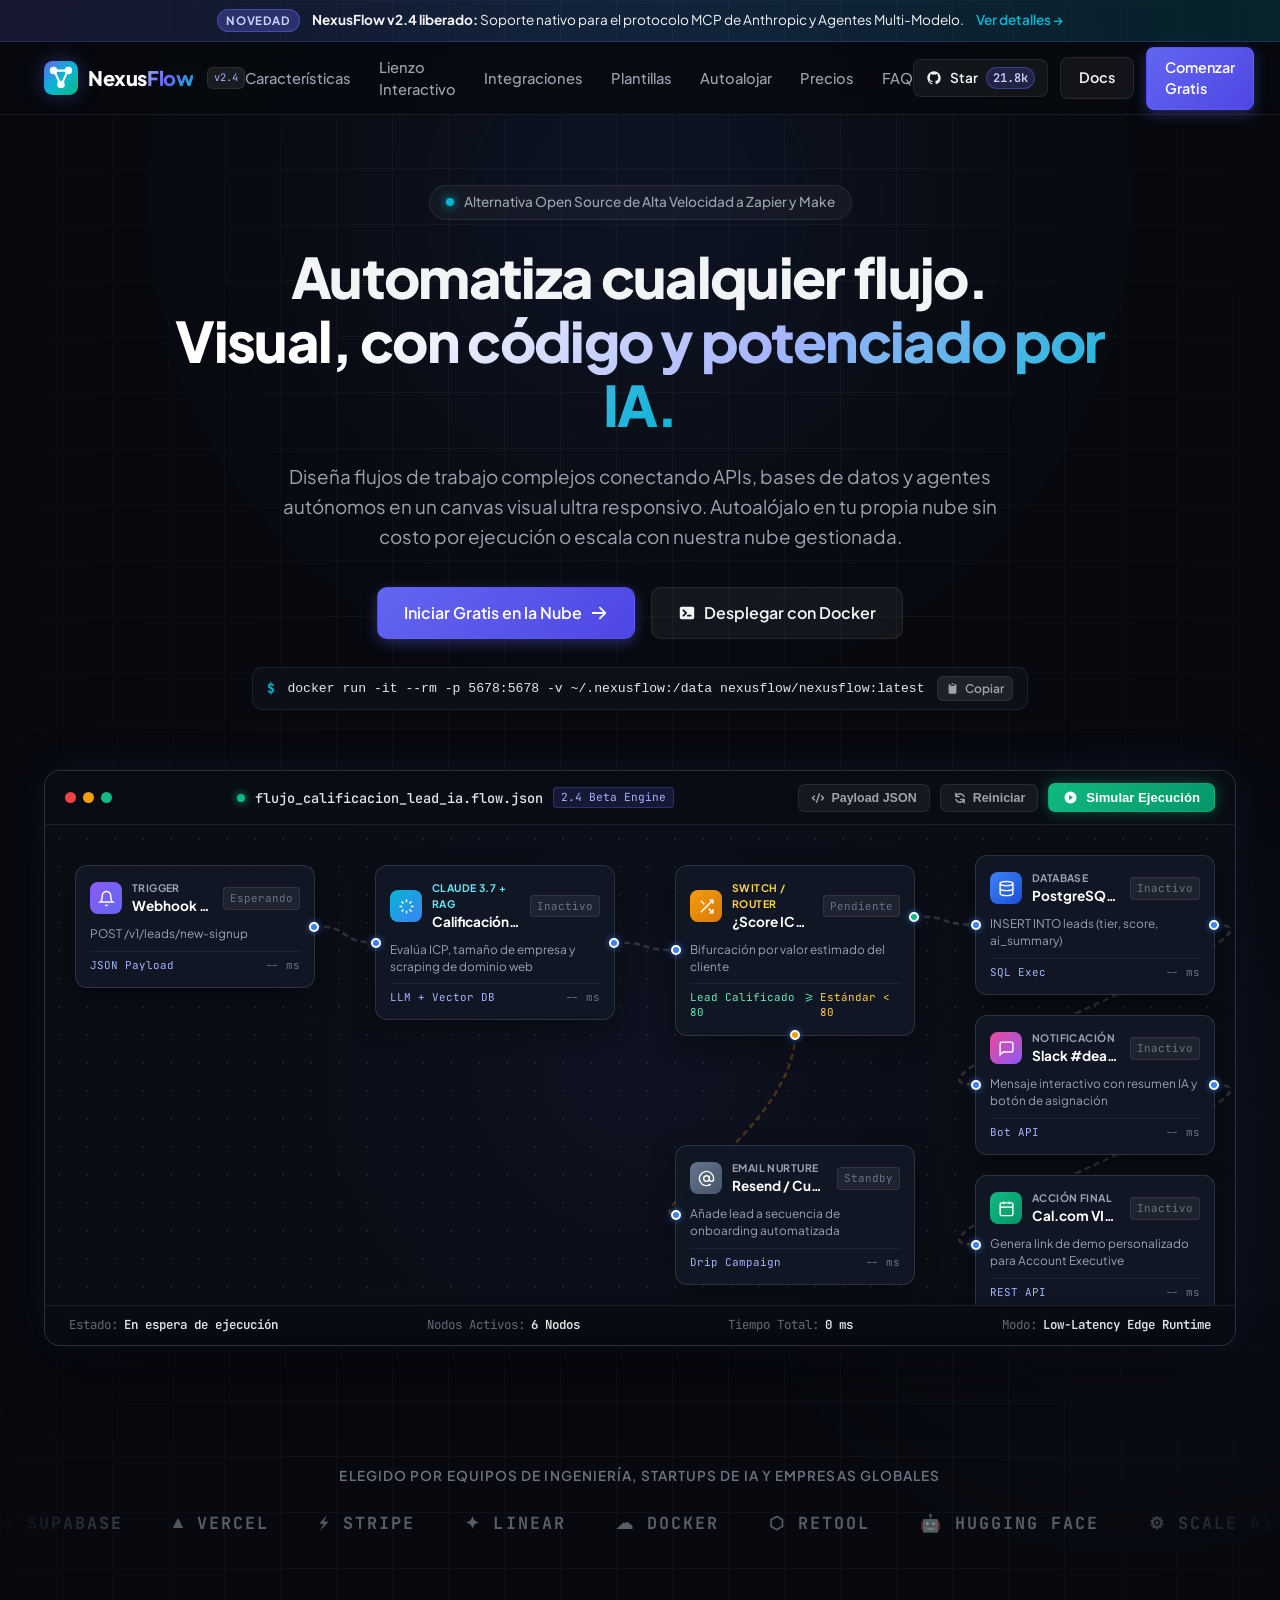
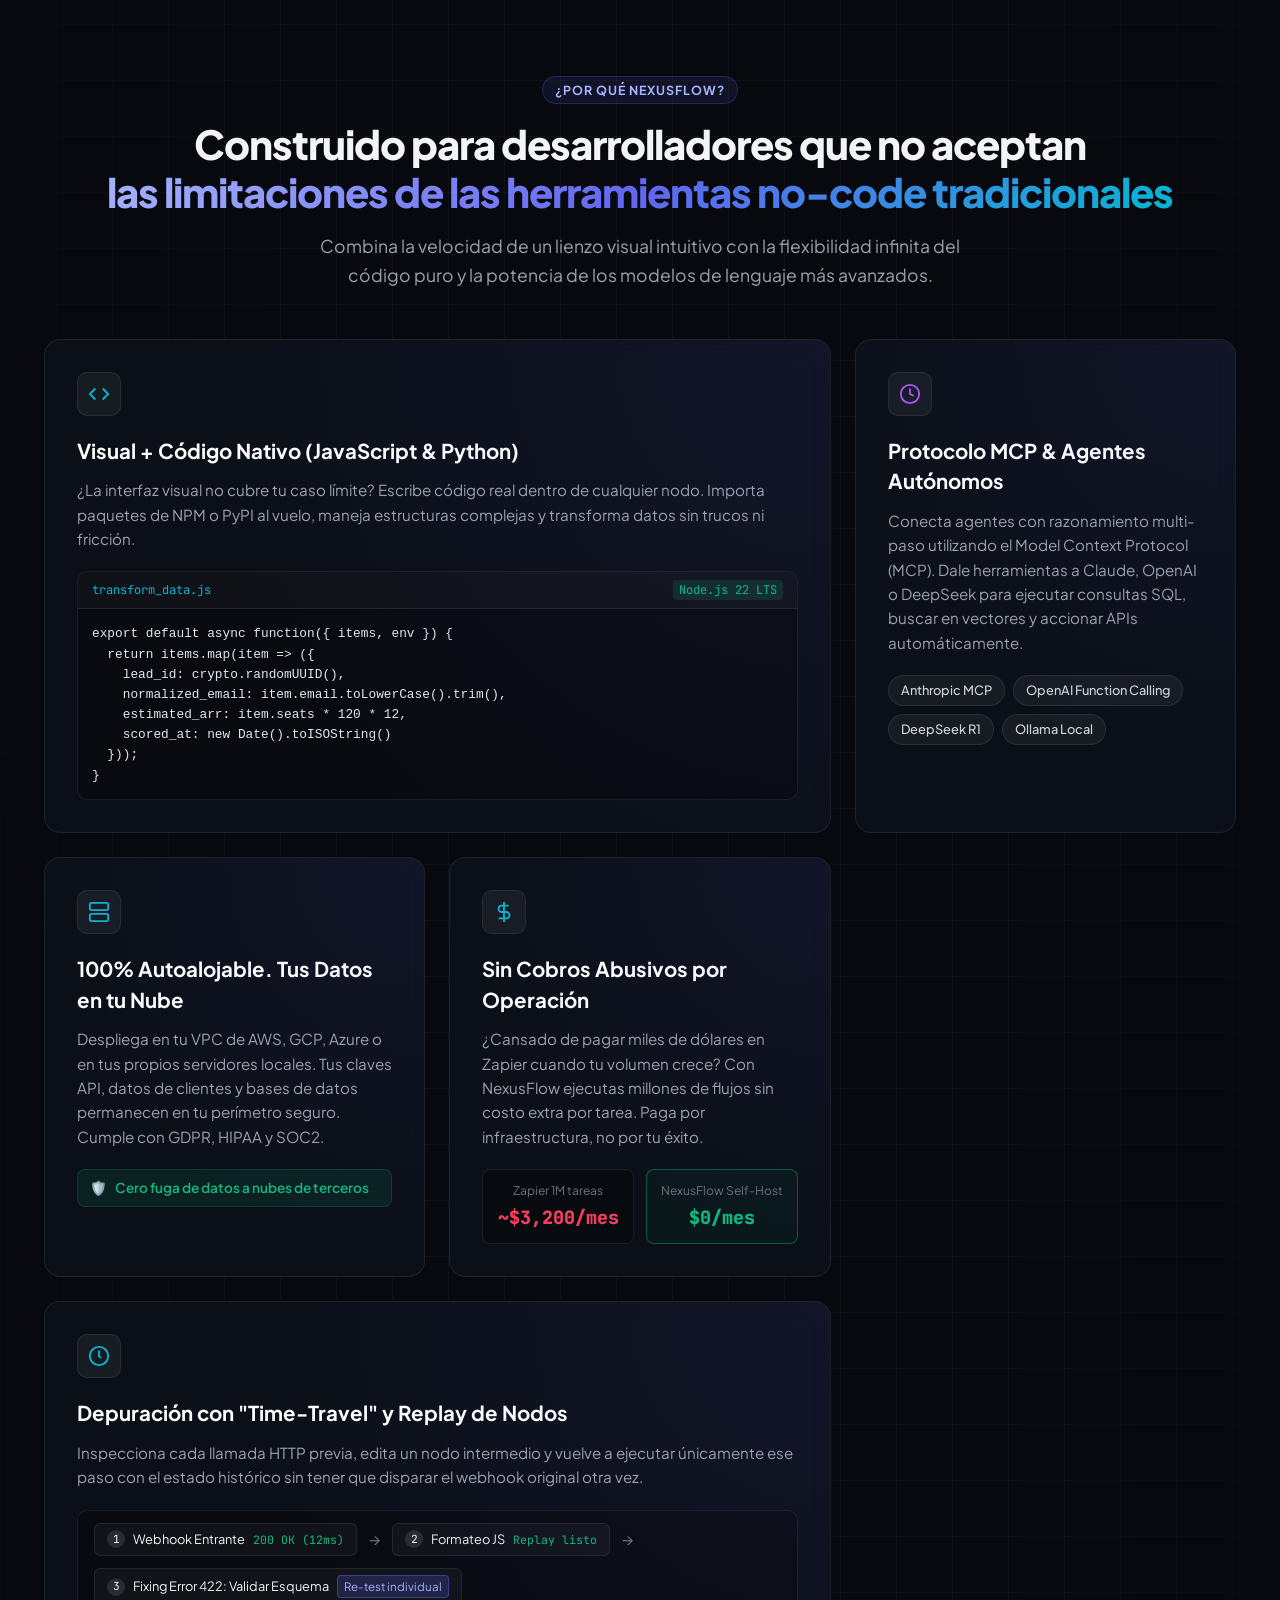
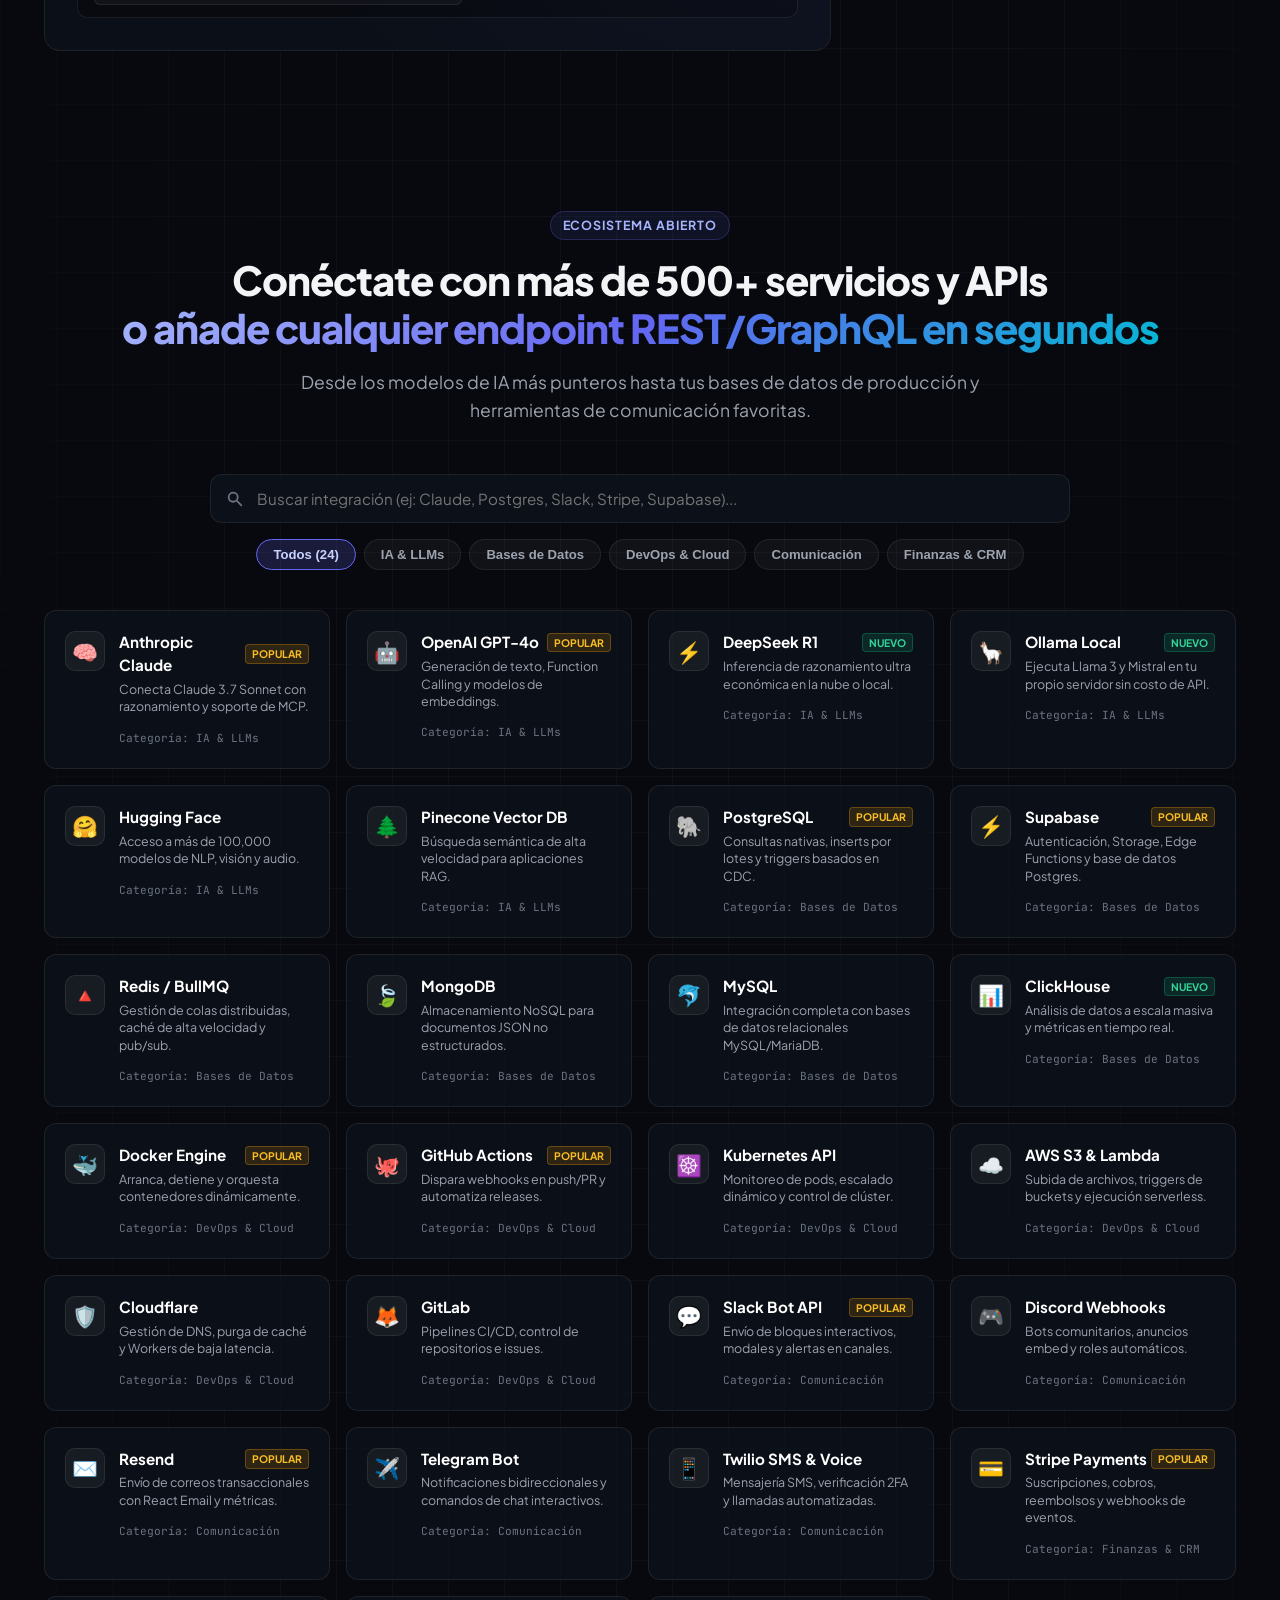
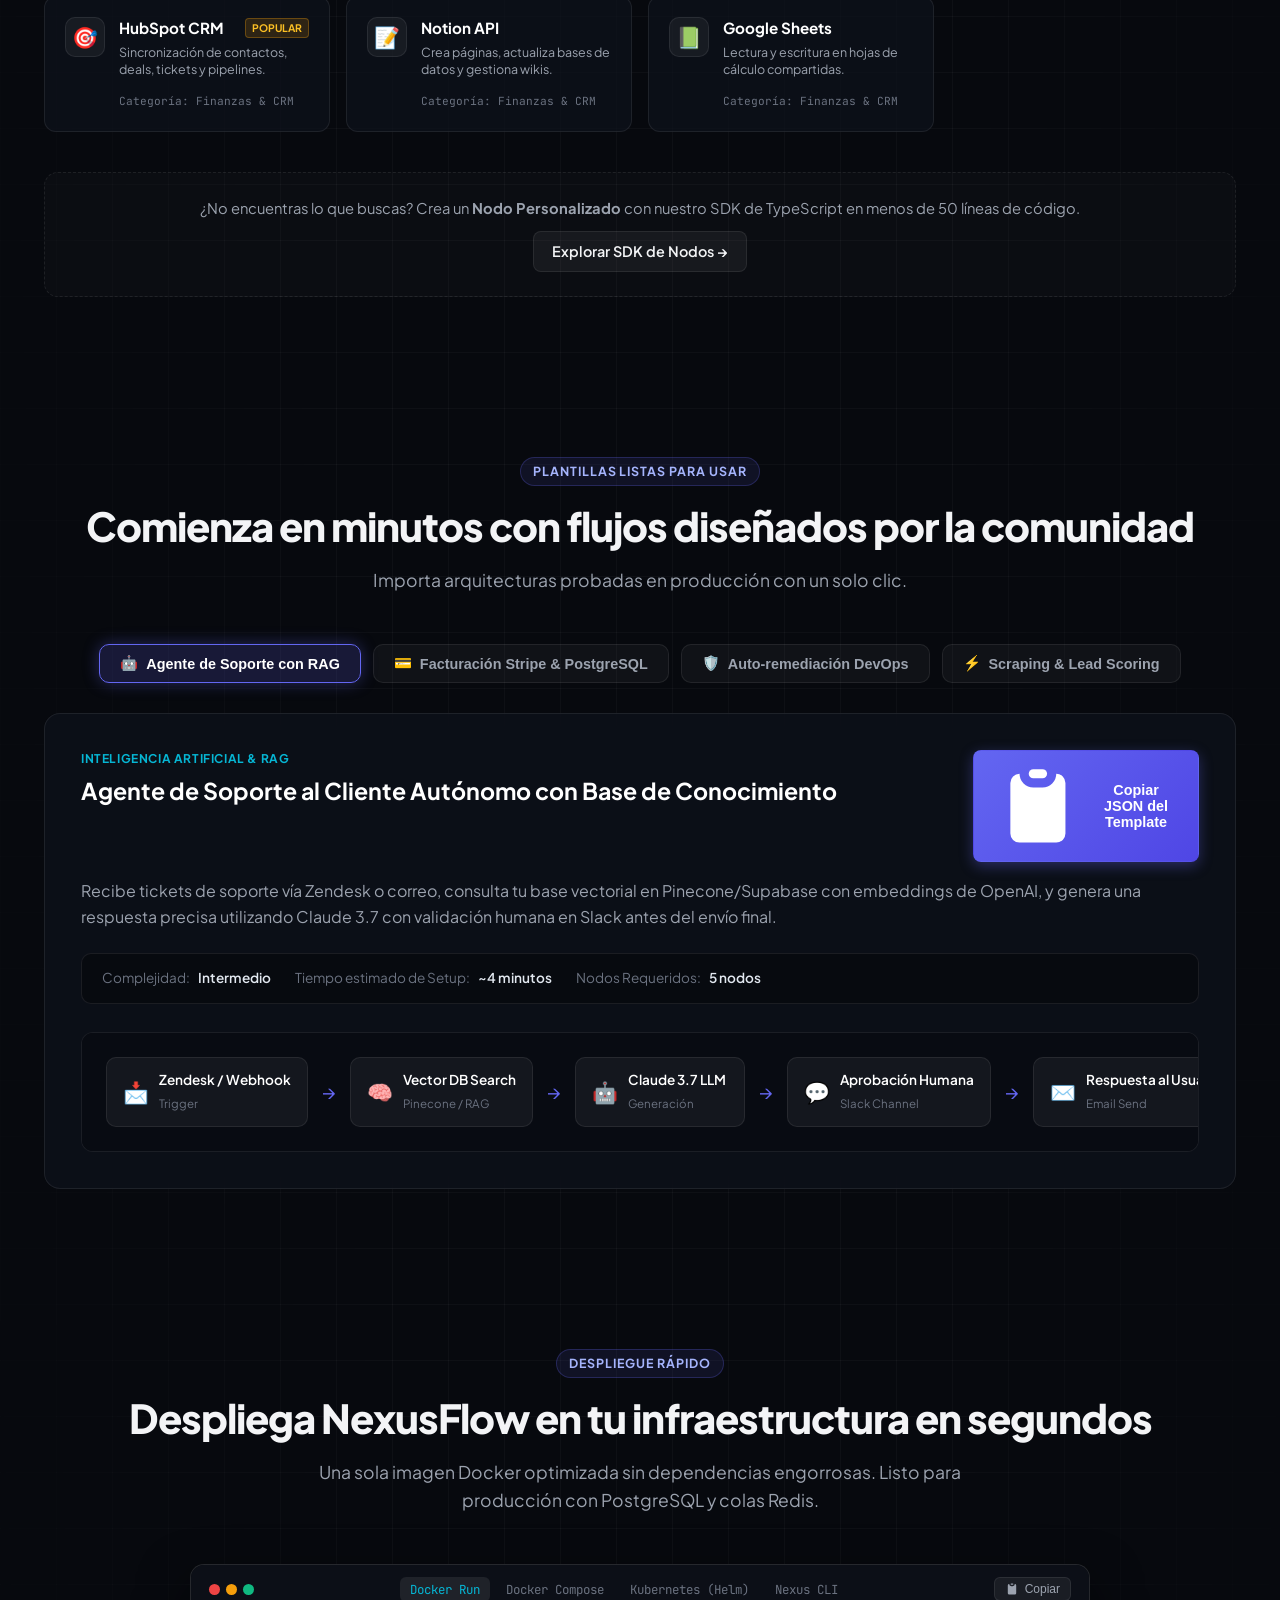
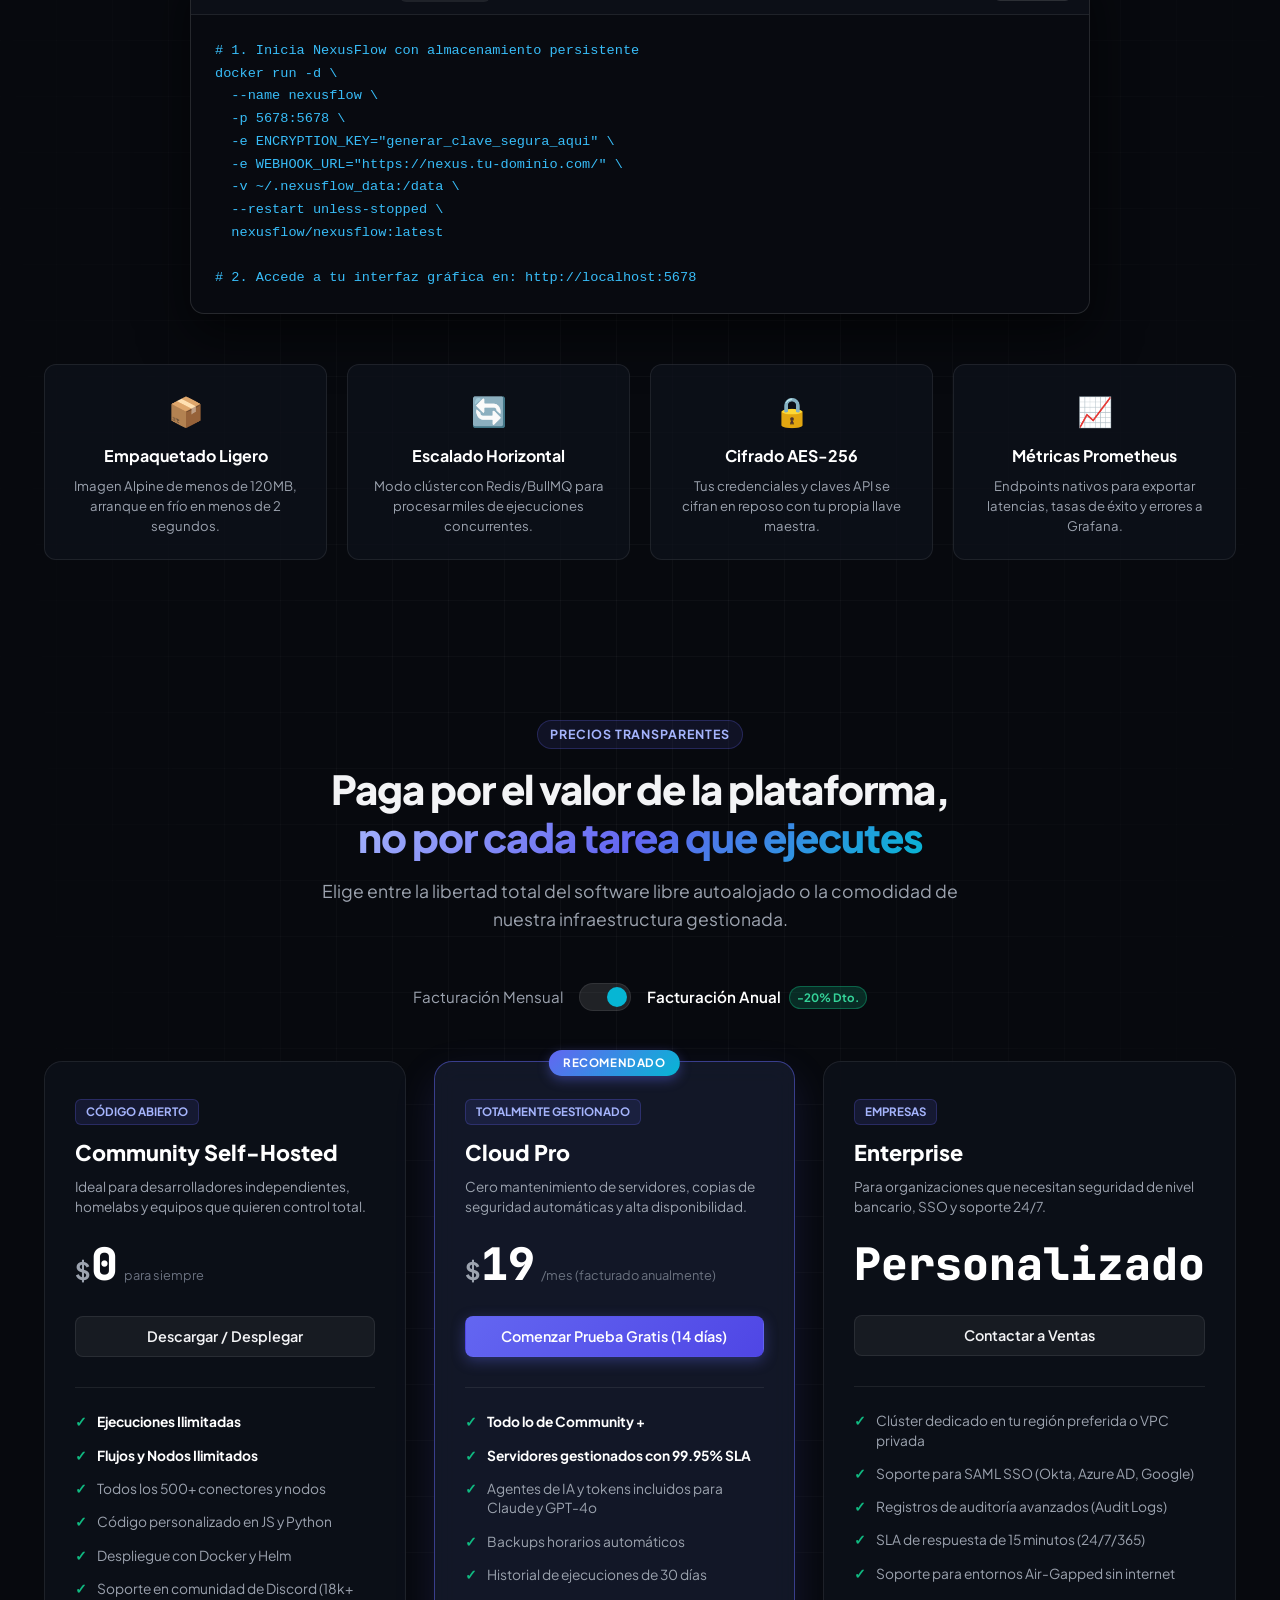
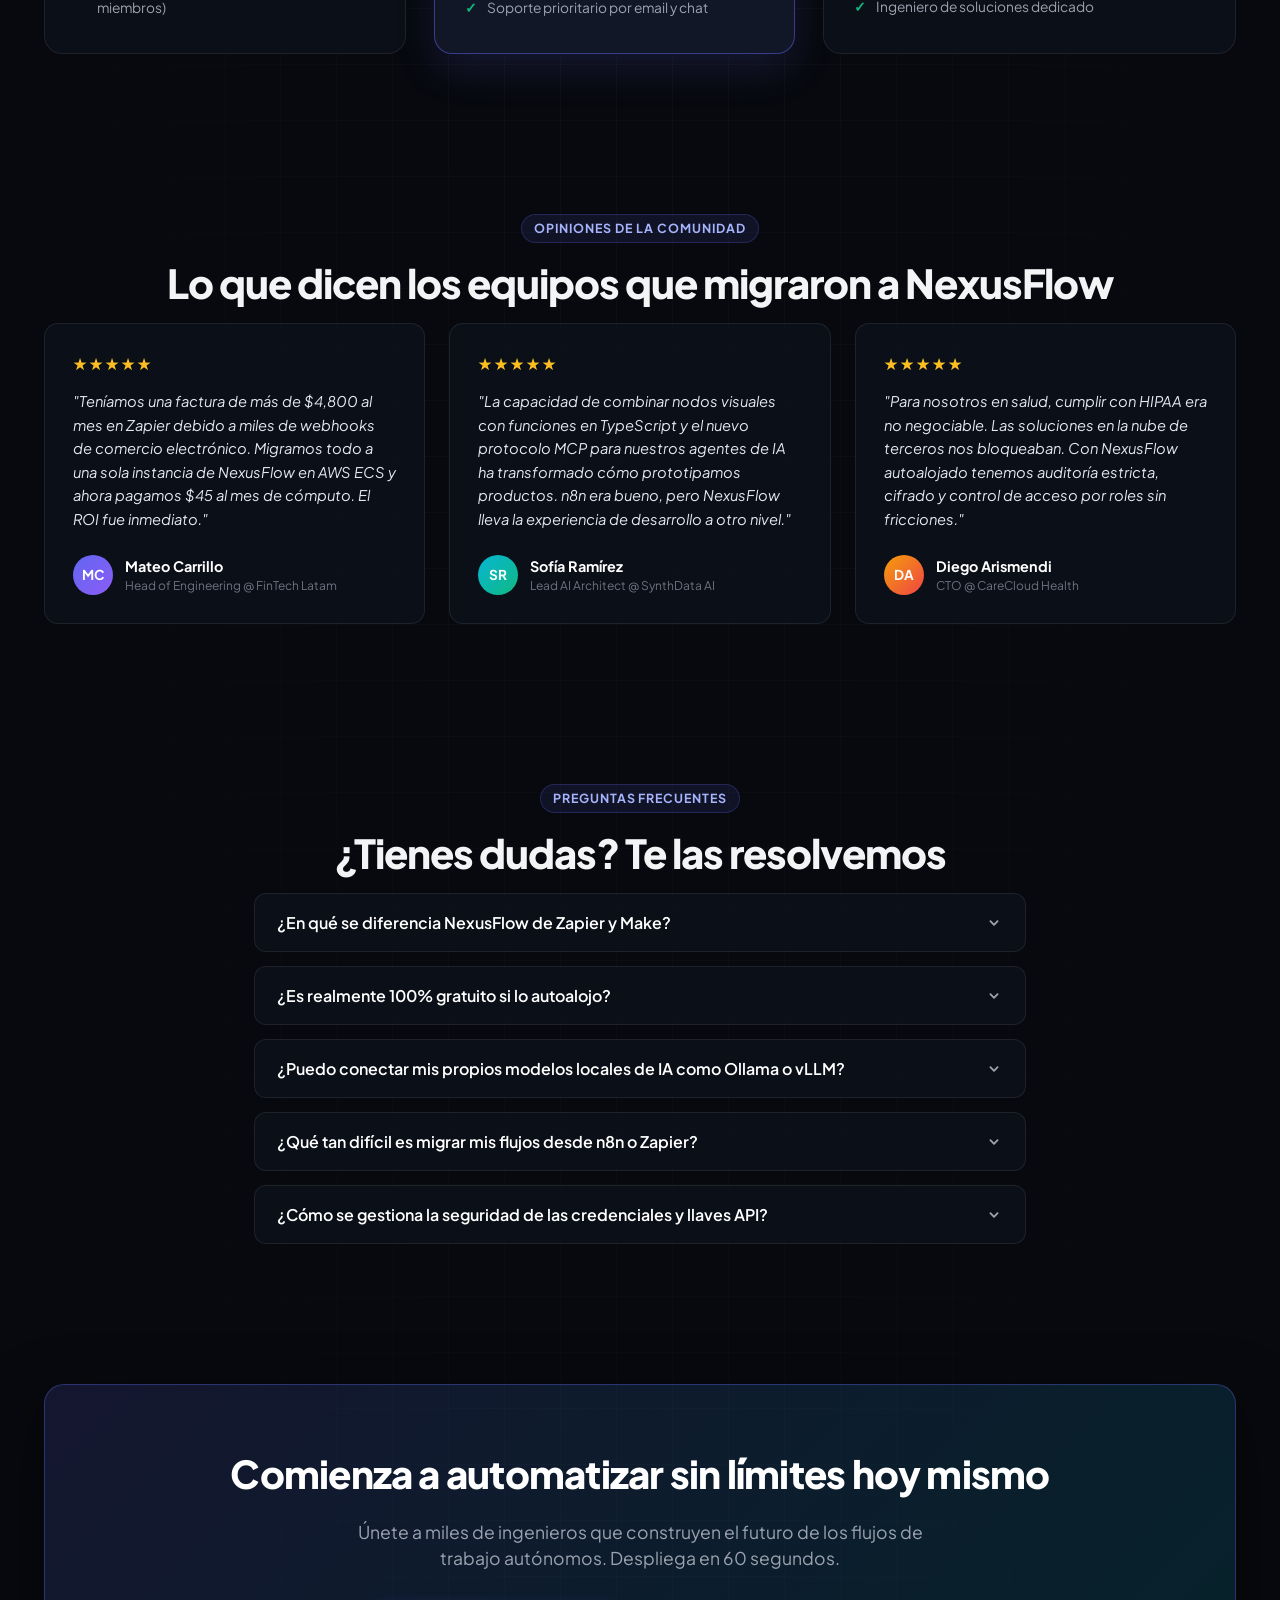
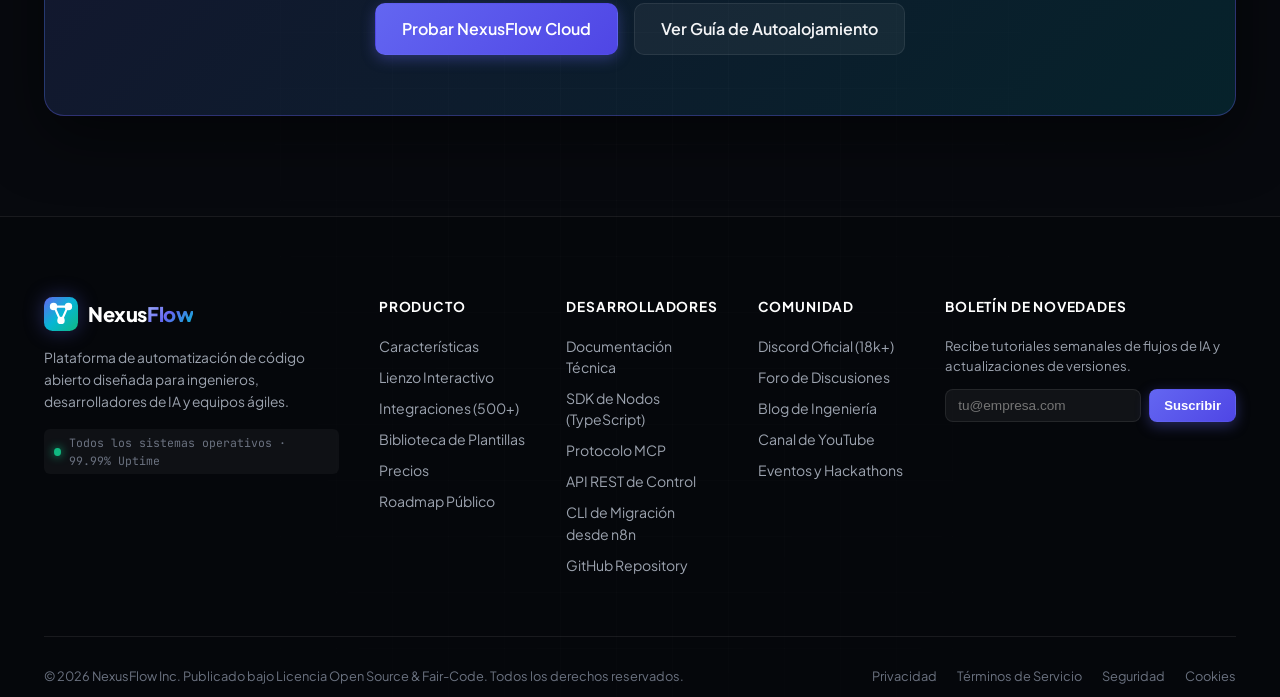
==== index.html @ 062e1399 "primer commit" ====
<!DOCTYPE html>
<html lang="es" class="dark">
<head>
  <meta charset="UTF-8">
  <meta name="viewport" content="width=device-width, initial-scale=1.0">
  <title>NexusFlow | Automatización de Flujos de Trabajo e IA de Código Abierto</title>
  <meta name="description" content="La plataforma de automatización de flujos de trabajo de código abierto con IA nativa. Conecta APIs, bases de datos y agentes autónomos en un canvas visual ultra rápido. Alternativa moderna a n8n y Zapier.">
  <meta name="keywords" content="automatizacion, n8n, workflows, open source, agentes IA, APIs, webhooks, docker, self-hosted">
  
  <!-- Open Graph / Social Media -->
  <meta property="og:type" content="website">
  <meta property="og:title" content="NexusFlow | Automatización Visual e IA de Código Abierto">
  <meta property="og:description" content="Crea flujos de trabajo inteligentes sin límites de ejecución. Autoalojable, extensible y diseñado para desarrolladores.">
  
  <!-- Google Fonts: Plus Jakarta Sans & JetBrains Mono -->
  <link rel="preconnect" href="https://fonts.googleapis.com">
  <link rel="preconnect" href="https://fonts.gstatic.com" crossorigin>
  <link href="https://fonts.googleapis.com/css2?family=JetBrains+Mono:wght@400;500;600;700&family=Plus+Jakarta+Sans:wght@300;400;500;600;700;800&display=swap" rel="stylesheet">
  
  <link rel="stylesheet" href="styles.css">
</head>
<body>

  <!-- Background Ambient Glow & Grid -->
  <div class="ambient-glow glow-1"></div>
  <div class="ambient-glow glow-2"></div>
  <div class="grid-background"></div>

  <!-- Announcement Top Banner -->
  <div class="announcement-bar" id="announcementBar">
    <div class="container announcement-inner">
      <span class="badge-sparkle">Novedad</span>
      <span class="announcement-text">
        <strong>NexusFlow v2.4 liberado:</strong> Soporte nativo para el protocolo MCP de Anthropic y Agentes Multi-Modelo.
      </span>
      <a href="#features" class="announcement-link">Ver detalles &rarr;</a>
    </div>
  </div>

  <!-- Main Navigation Header -->
  <header class="navbar" id="navbar">
    <div class="container nav-container">
      <a href="#" class="brand-logo" aria-label="NexusFlow Inicio">
        <div class="logo-icon-wrap">
          <svg class="logo-svg" viewBox="0 0 32 32" fill="none" xmlns="http://www.w3.org/2000/svg">
            <rect width="32" height="32" rx="8" fill="url(#brand-grad)" />
            <circle cx="9" cy="9" r="3.5" fill="#FFFFFF" />
            <circle cx="23" cy="9" r="3.5" fill="#FFFFFF" />
            <circle cx="16" cy="22" r="3.5" fill="#FFFFFF" />
            <path d="M10.5 11L14.5 20M21.5 11L17.5 20M12 9H20" stroke="#FFFFFF" stroke-width="2" stroke-linecap="round" />
            <defs>
              <linearGradient id="brand-grad" x1="0" y1="0" x2="32" y2="32" gradientUnits="userSpaceOnUse">
                <stop stop-color="#6366F1" />
                <stop offset="0.5" stop-color="#06B6D4" />
                <stop offset="1" stop-color="#10B981" />
              </linearGradient>
            </defs>
          </svg>
        </div>
        <span class="brand-name">Nexus<span class="gradient-text">Flow</span></span>
        <span class="brand-version">v2.4</span>
      </a>

      <nav class="nav-menu" id="navMenu">
        <a href="#features" class="nav-link">Características</a>
        <a href="#canvas-demo" class="nav-link">Lienzo Interactivo</a>
        <a href="#integrations" class="nav-link">Integraciones</a>
        <a href="#templates" class="nav-link">Plantillas</a>
        <a href="#self-host" class="nav-link">Autoalojar</a>
        <a href="#pricing" class="nav-link">Precios</a>
        <a href="#faq" class="nav-link">FAQ</a>
      </nav>

      <div class="nav-actions">
        <a href="https://github.com" target="_blank" rel="noopener noreferrer" class="btn-github" id="githubStarBtn">
          <svg class="gh-icon" viewBox="0 0 24 24" fill="currentColor">
            <path fill-rule="evenodd" clip-rule="evenodd" d="M12 2C6.477 2 2 6.484 2 12.017c0 4.425 2.865 8.18 6.839 9.504.5.092.682-.217.682-.483 0-.237-.008-.868-.013-1.703-2.782.605-3.369-1.343-3.369-1.343-.454-1.158-1.11-1.466-1.11-1.466-.908-.62.069-.608.069-.608 1.003.07 1.53 1.032 1.53 1.032.892 1.53 2.341 1.088 2.91.832.092-.647.35-1.088.636-1.338-2.22-.253-4.555-1.113-4.555-4.951 0-1.093.39-1.988 1.029-2.688-.103-.253-.446-1.272.098-2.65 0 0 .84-.27 2.75 1.026A9.564 9.564 0 0112 6.844c.85.004 1.705.115 2.504.337 1.909-1.296 2.747-1.027 2.747-1.027.546 1.379.202 2.398.1 2.651.64.7 1.028 1.595 1.028 2.688 0 3.848-2.339 4.695-4.566 4.943.359.309.678.92.678 1.855 0 1.338-.012 2.419-.012 2.747 0 .268.18.58.688.482A10.019 10.019 0 0022 12.017C22 6.484 17.522 2 12 2z"/>
          </svg>
          <span class="gh-label">Star</span>
          <span class="gh-counter" id="githubCounter">21.8k</span>
        </a>

        <a href="#self-host" class="btn btn-secondary">Docs</a>
        <a href="#pricing" class="btn btn-primary" id="navCta">Comenzar Gratis</a>

        <button class="mobile-toggle" id="mobileMenuToggle" aria-label="Abrir Menú">
          <span class="bar"></span>
          <span class="bar"></span>
          <span class="bar"></span>
        </button>
      </div>
    </div>
  </header>

  <!-- Hero Section -->
  <main>
    <section class="hero-section" id="hero">
      <div class="container hero-container">
        
        <div class="hero-badge-wrap">
          <div class="hero-badge">
            <span class="pulse-dot"></span>
            <span>Alternativa Open Source de Alta Velocidad a Zapier y Make</span>
          </div>
        </div>

        <h1 class="hero-title">
          Automatiza cualquier flujo.<br>
          <span class="gradient-text-alt">Visual, con código y potenciado por IA.</span>
        </h1>

        <p class="hero-subtitle">
          Diseña flujos de trabajo complejos conectando APIs, bases de datos y agentes autónomos en un canvas visual ultra responsivo. Autoalójalo en tu propia nube sin costo por ejecución o escala con nuestra nube gestionada.
        </p>

        <div class="hero-cta-group">
          <a href="#pricing" class="btn btn-primary btn-lg" id="heroPrimaryCta">
            <span>Iniciar Gratis en la Nube</span>
            <svg class="btn-arrow" viewBox="0 0 20 20" fill="currentColor">
              <path fill-rule="evenodd" d="M10.293 3.293a1 1 0 011.414 0l6 6a1 1 0 010 1.414l-6 6a1 1 0 01-1.414-1.414L14.586 11H3a1 1 0 110-2h11.586l-4.293-4.293a1 1 0 010-1.414z" clip-rule="evenodd" />
            </svg>
          </a>
          <a href="#self-host" class="btn btn-secondary btn-lg" id="heroSecondaryCta">
            <svg class="terminal-icon" viewBox="0 0 20 20" fill="currentColor">
              <path fill-rule="evenodd" d="M2 5a2 2 0 012-2h12a2 2 0 012 2v10a2 2 0 01-2 2H4a2 2 0 01-2-2V5zm3.293 1.293a1 1 0 011.414 0l3 3a1 1 0 010 1.414l-3 3a1 1 0 01-1.414-1.414L7.586 10 5.293 7.707a1 1 0 010-1.414zM11 12a1 1 0 100 2h3a1 1 0 100-2h-3z" clip-rule="evenodd" />
            </svg>
            <span>Desplegar con Docker</span>
          </a>
        </div>

        <!-- Quick Deploy Command Line Pill -->
        <div class="quick-docker-box" id="quickDockerBox">
          <span class="prompt-sym">$</span>
          <code class="code-text" id="dockerQuickText">docker run -it --rm -p 5678:5678 -v ~/.nexusflow:/data nexusflow/nexusflow:latest</code>
          <button class="copy-pill-btn" id="copyDockerBtn" title="Copiar comando al portapapeles">
            <svg class="copy-icon" viewBox="0 0 20 20" fill="currentColor">
              <path d="M8 3a1 1 0 011-1h2a1 1 0 110 2H9a1 1 0 01-1-1z" />
              <path d="M6 3a2 2 0 00-2 2v11a2 2 0 002 2h8a2 2 0 002-2V5a2 2 0 00-2-2 3 3 0 01-3 3H9a3 3 0 01-3-3z" />
            </svg>
            <span class="copy-text">Copiar</span>
          </button>
        </div>

        <!-- ============================================== -->
        <!-- INTERACTIVE CANVAS DEMO (SHOWSTOPPER COMPONENT) -->
        <!-- ============================================== -->
        <div class="canvas-showcase" id="canvas-demo">
          <div class="canvas-window">
            
            <!-- Window Topbar with Controls -->
            <div class="canvas-topbar">
              <div class="window-dots">
                <span class="dot dot-red"></span>
                <span class="dot dot-yellow"></span>
                <span class="dot dot-green"></span>
              </div>
              
              <div class="canvas-title-badge">
                <span class="status-indicator" id="workflowStatusDot"></span>
                <span class="workflow-filename">flujo_calificacion_lead_ia.flow.json</span>
                <span class="tag-pill">2.4 Beta Engine</span>
              </div>

              <div class="canvas-toolbar">
                <button class="btn-tool" id="btnInspectPayload" title="Ver Payload JSON">
                  <svg viewBox="0 0 20 20" fill="currentColor"><path fill-rule="evenodd" d="M12.316 3.051a1 1 0 01.633 1.265l-4 12a1 1 0 11-1.898-.632l4-12a1 1 0 011.265-.633zM5.707 6.293a1 1 0 010 1.414L3.414 10l2.293 2.293a1 1 0 11-1.414 1.414l-3-3a1 1 0 010-1.414l3-3a1 1 0 011.414 0zm8.586 0a1 1 0 011.414 0l3 3a1 1 0 010 1.414l-3 3a1 1 0 11-1.414-1.414L16.586 10l-2.293-2.293a1 1 0 010-1.414z" clip-rule="evenodd"/></svg>
                  <span>Payload JSON</span>
                </button>
                <button class="btn-tool" id="btnResetWorkflow" title="Reiniciar visualización">
                  <svg viewBox="0 0 20 20" fill="currentColor"><path fill-rule="evenodd" d="M4 2a1 1 0 011 1v2.101a7.002 7.002 0 0111.601 2.566 1 1 0 11-1.885.666A5.002 5.002 0 005.999 7H9a1 1 0 010 2H4a1 1 0 01-1-1V3a1 1 0 011-1zm.008 9.057a1 1 0 011.276.61A5.002 5.002 0 0014.001 13H11a1 1 0 110-2h5a1 1 0 011 1v5a1 1 0 11-2 0v-2.101a7.002 7.002 0 01-11.601-2.566 1 1 0 01.61-1.276z" clip-rule="evenodd"/></svg>
                  <span>Reiniciar</span>
                </button>
                <button class="btn-play-run" id="btnRunWorkflow">
                  <svg class="play-icon" viewBox="0 0 20 20" fill="currentColor">
                    <path fill-rule="evenodd" d="M10 18a8 8 0 100-16 8 8 0 000 16zM9.555 7.168A1 1 0 008 8v4a1 1 0 001.555.832l3-2a1 1 0 000-1.664l-3-2z" clip-rule="evenodd" />
                  </svg>
                  <span id="runButtonText">Simular Ejecución</span>
                </button>
              </div>
            </div>

            <!-- The Node Graph Interactive Canvas -->
            <div class="canvas-board" id="canvasBoard">
              <!-- SVG Connector Layer -->
              <svg class="connector-svg" id="connectorSvg">
                <defs>
                  <linearGradient id="cableGradActive" x1="0%" y1="0%" x2="100%" y2="0%">
                    <stop offset="0%" stop-color="#06B6D4" />
                    <stop offset="50%" stop-color="#8B5CF6" />
                    <stop offset="100%" stop-color="#10B981" />
                  </linearGradient>
                  <filter id="glowEffect" x="-20%" y="-20%" width="140%" height="140%">
                    <feGaussianBlur stdDeviation="3" result="blur" />
                    <feComposite in="SourceGraphic" in2="blur" operator="over" />
                  </filter>
                </defs>
                <!-- Dynamic SVG bezier paths rendered by app.js -->
                <path id="path-1-2" class="cable-path" />
                <path id="path-2-3" class="cable-path" />
                <path id="path-3-4a" class="cable-path" />
                <path id="path-4a-5a" class="cable-path" />
                <path id="path-5a-6a" class="cable-path" />
                <path id="path-3-4b" class="cable-path cable-branch" />
              </svg>

              <!-- Node 1: Webhook Trigger -->
              <div class="flow-node trigger-node" id="node-1" data-node="1">
                <div class="node-header">
                  <div class="node-type-icon trigger-bg">
                    <svg viewBox="0 0 24 24" fill="none" stroke="currentColor" stroke-width="2"><path d="M18 8A6 6 0 0 0 6 8c0 7-3 9-3 9h18s-3-2-3-9"></path><path d="M13.73 21a2 2 0 0 1-3.46 0"></path></svg>
                  </div>
                  <div class="node-title-group">
                    <span class="node-badge">Trigger</span>
                    <h3 class="node-name">Webhook Entrante</h3>
                  </div>
                  <span class="node-status-chip" id="chip-1">Esperando</span>
                </div>
                <div class="node-body">
                  <p class="node-desc">POST /v1/leads/new-signup</p>
                  <div class="node-meta">
                    <span class="meta-tag">JSON Payload</span>
                    <span class="meta-latency" id="lat-1">-- ms</span>
                  </div>
                </div>
                <div class="pin pin-output" id="pin-1-out"></div>
              </div>

              <!-- Node 2: AI Agent Enricher -->
              <div class="flow-node ai-node" id="node-2" data-node="2">
                <div class="pin pin-input" id="pin-2-in"></div>
                <div class="node-header">
                  <div class="node-type-icon ai-bg">
                    <svg viewBox="0 0 24 24" fill="none" stroke="currentColor" stroke-width="2"><path d="M12 2v4M12 18v4M4.93 4.93l2.83 2.83M16.24 16.24l2.83 2.83M2 12h4M18 12h4M4.93 19.07l2.83-2.83M16.24 7.76l2.83-2.83"></path></svg>
                  </div>
                  <div class="node-title-group">
                    <span class="node-badge ai-tag">Claude 3.7 + RAG</span>
                    <h3 class="node-name">Calificación de Lead</h3>
                  </div>
                  <span class="node-status-chip" id="chip-2">Inactivo</span>
                </div>
                <div class="node-body">
                  <p class="node-desc">Evalúa ICP, tamaño de empresa y scraping de dominio web</p>
                  <div class="node-meta">
                    <span class="meta-tag">LLM + Vector DB</span>
                    <span class="meta-latency" id="lat-2">-- ms</span>
                  </div>
                </div>
                <div class="pin pin-output" id="pin-2-out"></div>
              </div>

              <!-- Node 3: Conditional Router -->
              <div class="flow-node router-node" id="node-3" data-node="3">
                <div class="pin pin-input" id="pin-3-in"></div>
                <div class="node-header">
                  <div class="node-type-icon router-bg">
                    <svg viewBox="0 0 24 24" fill="none" stroke="currentColor" stroke-width="2"><polyline points="16 3 21 3 21 8"></polyline><line x1="4" y1="20" x2="21" y2="3"></line><polyline points="21 16 21 21 16 21"></polyline><line x1="15" y1="15" x2="21" y2="21"></line><line x1="4" y1="4" x2="9" y2="9"></line></svg>
                  </div>
                  <div class="node-title-group">
                    <span class="node-badge router-tag">Switch / Router</span>
                    <h3 class="node-name">¿Score ICP &gt;= 80?</h3>
                  </div>
                  <span class="node-status-chip" id="chip-3">Pendiente</span>
                </div>
                <div class="node-body">
                  <p class="node-desc">Bifurcación por valor estimado del cliente</p>
                  <div class="node-meta">
                    <span class="meta-tag branch-true">Lead Calificado &gt;= 80</span>
                    <span class="meta-tag branch-false">Estándar &lt; 80</span>
                  </div>
                </div>
                <div class="pin pin-output pin-out-a" id="pin-3-out-a"></div>
                <div class="pin pin-output pin-out-b" id="pin-3-out-b"></div>
              </div>

              <!-- Node 4A: Postgres Save -->
              <div class="flow-node db-node" id="node-4a" data-node="4a">
                <div class="pin pin-input" id="pin-4a-in"></div>
                <div class="node-header">
                  <div class="node-type-icon db-bg">
                    <svg viewBox="0 0 24 24" fill="none" stroke="currentColor" stroke-width="2"><ellipse cx="12" cy="5" rx="9" ry="3"></ellipse><path d="M21 12c0 1.66-4 3-9 3s-9-1.34-9-3"></path><path d="M3 5v14c0 1.66 4 3 9 3s9-1.34 9-3V5"></path></svg>
                  </div>
                  <div class="node-title-group">
                    <span class="node-badge">Database</span>
                    <h3 class="node-name">PostgreSQL CRM</h3>
                  </div>
                  <span class="node-status-chip" id="chip-4a">Inactivo</span>
                </div>
                <div class="node-body">
                  <p class="node-desc">INSERT INTO leads (tier, score, ai_summary)</p>
                  <div class="node-meta">
                    <span class="meta-tag">SQL Exec</span>
                    <span class="meta-latency" id="lat-4a">-- ms</span>
                  </div>
                </div>
                <div class="pin pin-output" id="pin-4a-out"></div>
              </div>

              <!-- Node 5A: Slack Notification -->
              <div class="flow-node comms-node" id="node-5a" data-node="5a">
                <div class="pin pin-input" id="pin-5a-in"></div>
                <div class="node-header">
                  <div class="node-type-icon comms-bg">
                    <svg viewBox="0 0 24 24" fill="none" stroke="currentColor" stroke-width="2"><path d="M21 15a2 2 0 0 1-2 2H7l-4 4V5a2 2 0 0 1 2-2h14a2 2 0 0 1 2 2z"></path></svg>
                  </div>
                  <div class="node-title-group">
                    <span class="node-badge">Notificación</span>
                    <h3 class="node-name">Slack #deals-vip</h3>
                  </div>
                  <span class="node-status-chip" id="chip-5a">Inactivo</span>
                </div>
                <div class="node-body">
                  <p class="node-desc">Mensaje interactivo con resumen IA y botón de asignación</p>
                  <div class="node-meta">
                    <span class="meta-tag">Bot API</span>
                    <span class="meta-latency" id="lat-5a">-- ms</span>
                  </div>
                </div>
                <div class="pin pin-output" id="pin-5a-out"></div>
              </div>

              <!-- Node 6A: Cal.com Auto-Agenda -->
              <div class="flow-node calendar-node" id="node-6a" data-node="6a">
                <div class="pin pin-input" id="pin-6a-in"></div>
                <div class="node-header">
                  <div class="node-type-icon cal-bg">
                    <svg viewBox="0 0 24 24" fill="none" stroke="currentColor" stroke-width="2"><rect x="3" y="4" width="18" height="18" rx="2" ry="2"></rect><line x1="16" y1="2" x2="16" y2="6"></line><line x1="8" y1="2" x2="8" y2="6"></line><line x1="3" y1="10" x2="21" y2="10"></line></svg>
                  </div>
                  <div class="node-title-group">
                    <span class="node-badge">Acción Final</span>
                    <h3 class="node-name">Cal.com VIP Link</h3>
                  </div>
                  <span class="node-status-chip" id="chip-6a">Inactivo</span>
                </div>
                <div class="node-body">
                  <p class="node-desc">Genera link de demo personalizado para Account Executive</p>
                  <div class="node-meta">
                    <span class="meta-tag">REST API</span>
                    <span class="meta-latency" id="lat-6a">-- ms</span>
                  </div>
                </div>
              </div>

              <!-- Node 4B: Email Nurturing (Branch B) -->
              <div class="flow-node nurture-node" id="node-4b" data-node="4b">
                <div class="pin pin-input" id="pin-4b-in"></div>
                <div class="node-header">
                  <div class="node-type-icon nurture-bg">
                    <svg viewBox="0 0 24 24" fill="none" stroke="currentColor" stroke-width="2"><circle cx="12" cy="12" r="4"></circle><path d="M16 8v5a3 3 0 0 0 6 0v-1a10 10 0 1 0-3.92 7.94"></path></svg>
                  </div>
                  <div class="node-title-group">
                    <span class="node-badge">Email Nurture</span>
                    <h3 class="node-name">Resend / Customer.io</h3>
                  </div>
                  <span class="node-status-chip" id="chip-4b">Standby</span>
                </div>
                <div class="node-body">
                  <p class="node-desc">Añade lead a secuencia de onboarding automatizada</p>
                  <div class="node-meta">
                    <span class="meta-tag">Drip Campaign</span>
                    <span class="meta-latency" id="lat-4b">-- ms</span>
                  </div>
                </div>
              </div>

            </div>

            <!-- Execution Live Stats Footer Bar -->
            <div class="canvas-footer-stats">
              <div class="stat-item">
                <span class="stat-label">Estado:</span>
                <span class="stat-value text-emerald" id="executionStateText">En espera de ejecución</span>
              </div>
              <div class="stat-item">
                <span class="stat-label">Nodos Activos:</span>
                <span class="stat-value" id="activeNodesCount">6 Nodos</span>
              </div>
              <div class="stat-item">
                <span class="stat-label">Tiempo Total:</span>
                <span class="stat-value" id="totalExecutionTime">0 ms</span>
              </div>
              <div class="stat-item">
                <span class="stat-label">Modo:</span>
                <span class="stat-value text-cyan">Low-Latency Edge Runtime</span>
              </div>
            </div>

            <!-- Expandable JSON Payload Drawer -->
            <div class="payload-drawer" id="payloadDrawer">
              <div class="drawer-header">
                <div class="drawer-title">
                  <span class="code-icon">{ }</span>
                  <span>Inspector de Datos en Tiempo Real (Payload Inspector)</span>
                </div>
                <button class="drawer-close-btn" id="closeDrawerBtn">&times;</button>
              </div>
              <div class="drawer-body">
                <pre class="code-block-json"><code id="jsonPayloadCode">{
  "trigger": "webhook_signup",
  "timestamp": "2026-09-22T22:00:00Z",
  "lead": {
    "name": "Alex Vance",
    "email": "alex@hypergrowth-ai.io",
    "company": "HyperGrowth AI",
    "company_size": "250-500",
    "budget": "$50,000+"
  },
  "ai_enrichment": {
    "model": "claude-3-7-sonnet",
    "icp_match": 0.94,
    "intent_summary": "Alta urgencia. Buscan migrar 180 flujos de Zapier a infraestructura autoalojada.",
    "qualified": true
  },
  "actions_taken": [
    { "target": "postgres_db", "status": "inserted", "id": "lead_99214" },
    { "target": "slack_vip", "channel": "#deals-vip", "ts": "1727042400.12" },
    { "target": "cal_com", "meeting_link": "https://cal.com/ae/alex-demo" }
  ]
}</code></pre>
              </div>
            </div>

          </div>
        </div>

      </div>
    </section>

    <!-- Trusted By / Tech Marquee -->
    <section class="marquee-section">
      <div class="container text-center">
        <p class="marquee-heading">Elegido por equipos de ingeniería, startups de IA y empresas globales</p>
      </div>
      <div class="marquee-wrapper">
        <div class="marquee-track">
          <div class="marquee-item"><span class="company-logo">◈ SUPABASE</span></div>
          <div class="marquee-item"><span class="company-logo">▲ VERCEL</span></div>
          <div class="marquee-item"><span class="company-logo">⚡ STRIPE</span></div>
          <div class="marquee-item"><span class="company-logo">✦ LINEAR</span></div>
          <div class="marquee-item"><span class="company-logo">☁ DOCKER</span></div>
          <div class="marquee-item"><span class="company-logo">⬡ RETOOL</span></div>
          <div class="marquee-item"><span class="company-logo">🤖 HUGGING FACE</span></div>
          <div class="marquee-item"><span class="company-logo">⚙ SCALE AI</span></div>
          <div class="marquee-item"><span class="company-logo">◈ SUPABASE</span></div>
          <div class="marquee-item"><span class="company-logo">▲ VERCEL</span></div>
          <div class="marquee-item"><span class="company-logo">⚡ STRIPE</span></div>
          <div class="marquee-item"><span class="company-logo">✦ LINEAR</span></div>
          <div class="marquee-item"><span class="company-logo">☁ DOCKER</span></div>
        </div>
      </div>
    </section>

    <!-- Features Bento Grid -->
    <section class="features-section" id="features">
      <div class="container">
        
        <div class="section-badge-center">
          <span class="sub-badge">¿Por qué NexusFlow?</span>
        </div>
        <h2 class="section-title text-center">
          Construido para desarrolladores que no aceptan<br>
          <span class="gradient-text">las limitaciones de las herramientas no-code tradicionales</span>
        </h2>
        <p class="section-subtitle text-center">
          Combina la velocidad de un lienzo visual intuitivo con la flexibilidad infinita del código puro y la potencia de los modelos de lenguaje más avanzados.
        </p>

        <div class="bento-grid">
          
          <!-- Bento 1: Visual + Código Real (Grande) -->
          <div class="bento-card bento-col-2">
            <div class="card-glow"></div>
            <div class="card-content">
              <div class="bento-icon">
                <svg viewBox="0 0 24 24" fill="none" stroke="currentColor" stroke-width="2"><polyline points="16 18 22 12 16 6"></polyline><polyline points="8 6 2 12 8 18"></polyline></svg>
              </div>
              <h3 class="bento-title">Visual + Código Nativo (JavaScript & Python)</h3>
              <p class="bento-desc">
                ¿La interfaz visual no cubre tu caso límite? Escribe código real dentro de cualquier nodo. Importa paquetes de NPM o PyPI al vuelo, maneja estructuras complejas y transforma datos sin trucos ni fricción.
              </p>
              
              <div class="bento-snippet-box">
                <div class="snippet-header">
                  <span class="tab active">transform_data.js</span>
                  <span class="runtime-badge">Node.js 22 LTS</span>
                </div>
                <pre class="snippet-code"><code>export default async function({ items, env }) {
  return items.map(item => ({
    lead_id: crypto.randomUUID(),
    normalized_email: item.email.toLowerCase().trim(),
    estimated_arr: item.seats * 120 * 12,
    scored_at: new Date().toISOString()
  }));
}</code></pre>
              </div>
            </div>
          </div>

          <!-- Bento 2: Agentes de IA & MCP -->
          <div class="bento-card">
            <div class="card-glow"></div>
            <div class="card-content">
              <div class="bento-icon ai-glow">
                <svg viewBox="0 0 24 24" fill="none" stroke="currentColor" stroke-width="2"><path d="M12 2a10 10 0 0 1 10 10c0 5.523-4.477 10-10 10S2 17.523 2 12 6.477 2 12 2z"></path><path d="M12 6v6l4 2"></path></svg>
              </div>
              <h3 class="bento-title">Protocolo MCP & Agentes Autónomos</h3>
              <p class="bento-desc">
                Conecta agentes con razonamiento multi-paso utilizando el Model Context Protocol (MCP). Dale herramientas a Claude, OpenAI o DeepSeek para ejecutar consultas SQL, buscar en vectores y accionar APIs automáticamente.
              </p>
              <div class="feature-pills">
                <span class="pill-chip">Anthropic MCP</span>
                <span class="pill-chip">OpenAI Function Calling</span>
                <span class="pill-chip">DeepSeek R1</span>
                <span class="pill-chip">Ollama Local</span>
              </div>
            </div>
          </div>

          <!-- Bento 3: Autoalojable & Soberano -->
          <div class="bento-card">
            <div class="card-glow"></div>
            <div class="card-content">
              <div class="bento-icon">
                <svg viewBox="0 0 24 24" fill="none" stroke="currentColor" stroke-width="2"><rect x="2" y="2" width="20" height="8" rx="2" ry="2"></rect><rect x="2" y="14" width="20" height="8" rx="2" ry="2"></rect><line x1="6" y1="6" x2="6.01" y2="6"></line><line x1="6" y1="18" x2="6.01" y2="18"></line></svg>
              </div>
              <h3 class="bento-title">100% Autoalojable. Tus Datos en tu Nube</h3>
              <p class="bento-desc">
                Despliega en tu VPC de AWS, GCP, Azure o en tus propios servidores locales. Tus claves API, datos de clientes y bases de datos permanecen en tu perímetro seguro. Cumple con GDPR, HIPAA y SOC2.
              </p>
              <div class="compliance-badge">
                <span class="shield-icon">🛡️</span> Cero fuga de datos a nubes de terceros
              </div>
            </div>
          </div>

          <!-- Bento 4: Cero Penalización por Ejecución -->
          <div class="bento-card">
            <div class="card-glow"></div>
            <div class="card-content">
              <div class="bento-icon">
                <svg viewBox="0 0 24 24" fill="none" stroke="currentColor" stroke-width="2"><path d="M12 1v22M17 5H9.5a3.5 3.5 0 0 0 0 7h5a3.5 3.5 0 0 1 0 7H6"></path></svg>
              </div>
              <h3 class="bento-title">Sin Cobros Abusivos por Operación</h3>
              <p class="bento-desc">
                ¿Cansado de pagar miles de dólares en Zapier cuando tu volumen crece? Con NexusFlow ejecutas millones de flujos sin costo extra por tarea. Paga por infraestructura, no por tu éxito.
              </p>
              <div class="metric-comparison">
                <div class="comp-col">
                  <span class="comp-tool">Zapier 1M tareas</span>
                  <span class="comp-price text-red">~$3,200/mes</span>
                </div>
                <div class="comp-col highlight">
                  <span class="comp-tool">NexusFlow Self-Host</span>
                  <span class="comp-price text-emerald">$0/mes</span>
                </div>
              </div>
            </div>
          </div>

          <!-- Bento 5: Time Travel Debugging -->
          <div class="bento-card bento-col-2">
            <div class="card-glow"></div>
            <div class="card-content">
              <div class="bento-icon">
                <svg viewBox="0 0 24 24" fill="none" stroke="currentColor" stroke-width="2"><circle cx="12" cy="12" r="10"></circle><polyline points="12 6 12 12 14 14"></polyline></svg>
              </div>
              <h3 class="bento-title">Depuración con "Time-Travel" y Replay de Nodos</h3>
              <p class="bento-desc">
                Inspecciona cada llamada HTTP previa, edita un nodo intermedio y vuelve a ejecutar únicamente ese paso con el estado histórico sin tener que disparar el webhook original otra vez.
              </p>
              
              <div class="replay-mockup">
                <div class="replay-step active-step">
                  <span class="step-num">1</span>
                  <span>Webhook Entrante</span>
                  <span class="step-status ok">200 OK (12ms)</span>
                </div>
                <div class="replay-arrow">&rarr;</div>
                <div class="replay-step active-step">
                  <span class="step-num">2</span>
                  <span>Formateo JS</span>
                  <span class="step-status ok">Replay listo</span>
                </div>
                <div class="replay-arrow">&rarr;</div>
                <div class="replay-step focused-step">
                  <span class="step-num">3</span>
                  <span>Fixing Error 422: Validar Esquema</span>
                  <span class="step-btn">Re-test individual</span>
                </div>
              </div>

            </div>
          </div>

        </div>

      </div>
    </section>

    <!-- Integrations Directory with Live Filter & Search -->
    <section class="integrations-section" id="integrations">
      <div class="container">
        
        <div class="section-badge-center">
          <span class="sub-badge">Ecosistema Abierto</span>
        </div>
        <h2 class="section-title text-center">
          Conéctate con más de 500+ servicios y APIs<br>
          <span class="gradient-text">o añade cualquier endpoint REST/GraphQL en segundos</span>
        </h2>
        <p class="section-subtitle text-center">
          Desde los modelos de IA más punteros hasta tus bases de datos de producción y herramientas de comunicación favoritas.
        </p>

        <!-- Search and Filter Bar -->
        <div class="integration-filter-bar">
          <div class="search-input-wrap">
            <svg class="search-icon" viewBox="0 0 20 20" fill="currentColor">
              <path fill-rule="evenodd" d="M8 4a4 4 0 100 8 4 4 0 000-8zM2 8a6 6 0 1110.89 3.476l4.817 4.817a1 1 0 01-1.414 1.414l-4.816-4.816A6 6 0 012 8z" clip-rule="evenodd" />
            </svg>
            <input type="text" id="integrationSearchInput" placeholder="Buscar integración (ej: Claude, Postgres, Slack, Stripe, Supabase)..." autocomplete="off">
            <button class="clear-search-btn" id="clearSearchBtn" title="Limpiar búsqueda">&times;</button>
          </div>

          <div class="category-pills" id="categoryFilters">
            <button class="cat-pill active" data-category="all">Todos (24)</button>
            <button class="cat-pill" data-category="ai">IA & LLMs</button>
            <button class="cat-pill" data-category="db">Bases de Datos</button>
            <button class="cat-pill" data-category="devops">DevOps & Cloud</button>
            <button class="cat-pill" data-category="comms">Comunicación</button>
            <button class="cat-pill" data-category="crm">Finanzas & CRM</button>
          </div>
        </div>

        <!-- Integrations Grid (Rendered with interactive cards) -->
        <div class="integrations-grid" id="integrationsGrid">
          <!-- Populated dynamically via JS -->
        </div>

        <div class="integrations-footer-cta">
          <p class="custom-node-hint">
            ¿No encuentras lo que buscas? Crea un <strong>Nodo Personalizado</strong> con nuestro SDK de TypeScript en menos de 50 líneas de código.
          </p>
          <a href="#self-host" class="btn btn-secondary">Explorar SDK de Nodos &rarr;</a>
        </div>

      </div>
    </section>

    <!-- Templates Interactive Showcase -->
    <section class="templates-section" id="templates">
      <div class="container">
        
        <div class="section-badge-center">
          <span class="sub-badge">Plantillas Listas para Usar</span>
        </div>
        <h2 class="section-title text-center">
          Comienza en minutos con flujos diseñados por la comunidad
        </h2>
        <p class="section-subtitle text-center">
          Importa arquitecturas probadas en producción con un solo clic.
        </p>

        <!-- Template Selector Tabs -->
        <div class="template-tabs" id="templateTabs">
          <button class="template-tab active" data-template="rag-support">
            <span class="tab-emoji">🤖</span>
            <span class="tab-label">Agente de Soporte con RAG</span>
          </button>
          <button class="template-tab" data-template="stripe-postgres">
            <span class="tab-emoji">💳</span>
            <span class="tab-label">Facturación Stripe & PostgreSQL</span>
          </button>
          <button class="template-tab" data-template="devops-healing">
            <span class="tab-emoji">🛡️</span>
            <span class="tab-label">Auto-remediación DevOps</span>
          </button>
          <button class="template-tab" data-template="lead-enrich">
            <span class="tab-emoji">⚡</span>
            <span class="tab-label">Scraping & Lead Scoring</span>
          </button>
        </div>

        <!-- Template Active Display Card -->
        <div class="template-preview-card" id="templatePreviewCard">
          <div class="template-card-main">
            <div class="template-card-header">
              <div>
                <span class="template-category" id="tplCategory">Inteligencia Artificial & RAG</span>
                <h3 class="template-title" id="tplTitle">Agente de Soporte al Cliente Autónomo con Base de Conocimiento</h3>
              </div>
              <button class="btn btn-primary" id="btnCopyTemplate">
                <svg viewBox="0 0 20 20" fill="currentColor" class="w-4 h-4"><path d="M8 3a1 1 0 011-1h2a1 1 0 110 2H9a1 1 0 01-1-1z"/><path d="M6 3a2 2 0 00-2 2v11a2 2 0 002 2h8a2 2 0 002-2V5a2 2 0 00-2-2 3 3 0 01-3 3H9a3 3 0 01-3-3z"/></svg>
                <span id="copyTemplateText">Copiar JSON del Template</span>
              </button>
            </div>
            
            <p class="template-description" id="tplDesc">
              Recibe tickets de soporte vía Zendesk o correo, consulta tu base vectorial en Pinecone/Supabase con embeddings de OpenAI, y genera una respuesta precisa utilizando Claude 3.7 con validación humana en Slack antes del envío final.
            </p>

            <div class="template-meta-row">
              <div class="t-meta-item">
                <span class="t-meta-label">Complejidad:</span>
                <span class="t-meta-val" id="tplComplexity">Intermedio</span>
              </div>
              <div class="t-meta-item">
                <span class="t-meta-label">Tiempo estimado de Setup:</span>
                <span class="t-meta-val" id="tplSetupTime">~4 minutos</span>
              </div>
              <div class="t-meta-item">
                <span class="t-meta-label">Nodos Requeridos:</span>
                <span class="t-meta-val" id="tplNodesCount">5 nodos</span>
              </div>
            </div>

            <!-- Workflow Visual Representation of the Template -->
            <div class="template-flow-diagram" id="tplFlowDiagram">
              <!-- Rendered via JS -->
            </div>
          </div>
        </div>

      </div>
    </section>

    <!-- Self-Hosting & Deployment Terminal -->
    <section class="selfhost-section" id="self-host">
      <div class="container">
        
        <div class="section-badge-center">
          <span class="sub-badge">Despliegue Rápido</span>
        </div>
        <h2 class="section-title text-center">
          Despliega NexusFlow en tu infraestructura en segundos
        </h2>
        <p class="section-subtitle text-center">
          Una sola imagen Docker optimizada sin dependencias engorrosas. Listo para producción con PostgreSQL y colas Redis.
        </p>

        <div class="terminal-container">
          <div class="terminal-header">
            <div class="terminal-dots">
              <span class="dot dot-red"></span>
              <span class="dot dot-yellow"></span>
              <span class="dot dot-green"></span>
            </div>
            
            <div class="terminal-tabs" id="terminalTabs">
              <button class="t-tab active" data-type="docker">Docker Run</button>
              <button class="t-tab" data-type="compose">Docker Compose</button>
              <button class="t-tab" data-type="helm">Kubernetes (Helm)</button>
              <button class="t-tab" data-type="cli">Nexus CLI</button>
            </div>

            <button class="terminal-copy-btn" id="terminalCopyBtn">
              <svg viewBox="0 0 20 20" fill="currentColor"><path d="M8 3a1 1 0 011-1h2a1 1 0 110 2H9a1 1 0 01-1-1z"/><path d="M6 3a2 2 0 00-2 2v11a2 2 0 002 2h8a2 2 0 002-2V5a2 2 0 00-2-2 3 3 0 01-3 3H9a3 3 0 01-3-3z"/></svg>
              <span id="terminalCopyText">Copiar</span>
            </button>
          </div>

          <div class="terminal-body">
            <pre class="terminal-code"><code id="terminalSnippetCode"># 1. Inicia NexusFlow con almacenamiento persistente
docker run -d \
  --name nexusflow \
  -p 5678:5678 \
  -e ENCRYPTION_KEY="generar_clave_segura_aqui" \
  -e WEBHOOK_URL="https://nexus.tu-dominio.com/" \
  -v ~/.nexusflow_data:/data \
  --restart unless-stopped \
  nexusflow/nexusflow:latest

# 2. Accede a tu interfaz gráfica en: http://localhost:5678</code></pre>
          </div>
        </div>

        <div class="infra-features-grid">
          <div class="infra-feature">
            <div class="infra-icon">📦</div>
            <h4>Empaquetado Ligero</h4>
            <p>Imagen Alpine de menos de 120MB, arranque en frío en menos de 2 segundos.</p>
          </div>
          <div class="infra-feature">
            <div class="infra-icon">🔄</div>
            <h4>Escalado Horizontal</h4>
            <p>Modo clúster con Redis/BullMQ para procesar miles de ejecuciones concurrentes.</p>
          </div>
          <div class="infra-feature">
            <div class="infra-icon">🔒</div>
            <h4>Cifrado AES-256</h4>
            <p>Tus credenciales y claves API se cifran en reposo con tu propia llave maestra.</p>
          </div>
          <div class="infra-feature">
            <div class="infra-icon">📈</div>
            <h4>Métricas Prometheus</h4>
            <p>Endpoints nativos para exportar latencias, tasas de éxito y errores a Grafana.</p>
          </div>
        </div>

      </div>
    </section>

    <!-- Pricing Section -->
    <section class="pricing-section" id="pricing">
      <div class="container">
        
        <div class="section-badge-center">
          <span class="sub-badge">Precios Transparentes</span>
        </div>
        <h2 class="section-title text-center">
          Paga por el valor de la plataforma,<br>
          <span class="gradient-text">no por cada tarea que ejecutes</span>
        </h2>
        <p class="section-subtitle text-center">
          Elige entre la libertad total del software libre autoalojado o la comodidad de nuestra infraestructura gestionada.
        </p>

        <!-- Billing Toggle -->
        <div class="pricing-toggle-wrap">
          <span class="toggle-label" id="monthlyLabel">Facturación Mensual</span>
          <button class="toggle-switch" id="billingToggle" aria-label="Alternar facturación mensual y anual">
            <span class="toggle-thumb"></span>
          </button>
          <span class="toggle-label active" id="annualLabel">
            Facturación Anual 
            <span class="badge-discount">-20% Dto.</span>
          </span>
        </div>

        <!-- Pricing Cards Grid -->
        <div class="pricing-cards-grid">
          
          <!-- Tier 1: Community (Self-Hosted) -->
          <div class="pricing-card">
            <div class="p-header">
              <span class="plan-badge">Código Abierto</span>
              <h3 class="plan-name">Community Self-Hosted</h3>
              <p class="plan-desc">Ideal para desarrolladores independientes, homelabs y equipos que quieren control total.</p>
            </div>

            <div class="p-price">
              <span class="price-currency">$</span>
              <span class="price-amount">0</span>
              <span class="price-period">para siempre</span>
            </div>

            <a href="#self-host" class="btn btn-secondary w-full">Descargar / Desplegar</a>

            <ul class="plan-features">
              <li><span class="check">✓</span> <strong>Ejecuciones Ilimitadas</strong></li>
              <li><span class="check">✓</span> <strong>Flujos y Nodos Ilimitados</strong></li>
              <li><span class="check">✓</span> Todos los 500+ conectores y nodos</li>
              <li><span class="check">✓</span> Código personalizado en JS y Python</li>
              <li><span class="check">✓</span> Despliegue con Docker y Helm</li>
              <li><span class="check">✓</span> Soporte en comunidad de Discord (18k+ miembros)</li>
            </ul>
          </div>

          <!-- Tier 2: Cloud Pro (Popular) -->
          <div class="pricing-card popular-card">
            <div class="popular-ribbon">Recomendado</div>
            <div class="p-header">
              <span class="plan-badge gradient-bg">Totalmente Gestionado</span>
              <h3 class="plan-name">Cloud Pro</h3>
              <p class="plan-desc">Cero mantenimiento de servidores, copias de seguridad automáticas y alta disponibilidad.</p>
            </div>

            <div class="p-price">
              <span class="price-currency">$</span>
              <span class="price-amount" id="proPriceAmount">19</span>
              <span class="price-period" id="proPricePeriod">/mes (facturado anualmente)</span>
            </div>

            <a href="#" class="btn btn-primary w-full" id="proPlanBtn">Comenzar Prueba Gratis (14 días)</a>

            <ul class="plan-features">
              <li><span class="check">✓</span> <strong>Todo lo de Community +</strong></li>
              <li><span class="check">✓</span> <strong>Servidores gestionados con 99.95% SLA</strong></li>
              <li><span class="check">✓</span> Agentes de IA y tokens incluidos para Claude y GPT-4o</li>
              <li><span class="check">✓</span> Backups horarios automáticos</li>
              <li><span class="check">✓</span> Historial de ejecuciones de 30 días</li>
              <li><span class="check">✓</span> Soporte prioritario por email y chat</li>
            </ul>
          </div>

          <!-- Tier 3: Enterprise -->
          <div class="pricing-card">
            <div class="p-header">
              <span class="plan-badge">Empresas</span>
              <h3 class="plan-name">Enterprise</h3>
              <p class="plan-desc">Para organizaciones que necesitan seguridad de nivel bancario, SSO y soporte 24/7.</p>
            </div>

            <div class="p-price">
              <span class="price-amount">Personalizado</span>
            </div>

            <a href="#footer" class="btn btn-secondary w-full">Contactar a Ventas</a>

            <ul class="plan-features">
              <li><span class="check">✓</span> Clúster dedicado en tu región preferida o VPC privada</li>
              <li><span class="check">✓</span> Soporte para SAML SSO (Okta, Azure AD, Google)</li>
              <li><span class="check">✓</span> Registros de auditoría avanzados (Audit Logs)</li>
              <li><span class="check">✓</span> SLA de respuesta de 15 minutos (24/7/365)</li>
              <li><span class="check">✓</span> Soporte para entornos Air-Gapped sin internet</li>
              <li><span class="check">✓</span> Ingeniero de soluciones dedicado</li>
            </ul>
          </div>

        </div>

      </div>
    </section>

    <!-- Testimonials / Wall of Love -->
    <section class="testimonials-section">
      <div class="container">
        
        <div class="section-badge-center">
          <span class="sub-badge">Opiniones de la Comunidad</span>
        </div>
        <h2 class="section-title text-center">
          Lo que dicen los equipos que migraron a NexusFlow
        </h2>

        <div class="testimonials-grid">
          
          <div class="testimonial-card">
            <div class="testimonial-stars">★★★★★</div>
            <p class="testimonial-text">
              "Teníamos una factura de más de $4,800 al mes en Zapier debido a miles de webhooks de comercio electrónico. Migramos todo a una sola instancia de NexusFlow en AWS ECS y ahora pagamos $45 al mes de cómputo. El ROI fue inmediato."
            </p>
            <div class="author-info">
              <div class="author-avatar av-1">MC</div>
              <div>
                <h4 class="author-name">Mateo Carrillo</h4>
                <p class="author-role">Head of Engineering @ FinTech Latam</p>
              </div>
            </div>
          </div>

          <div class="testimonial-card">
            <div class="testimonial-stars">★★★★★</div>
            <p class="testimonial-text">
              "La capacidad de combinar nodos visuales con funciones en TypeScript y el nuevo protocolo MCP para nuestros agentes de IA ha transformado cómo prototipamos productos. n8n era bueno, pero NexusFlow lleva la experiencia de desarrollo a otro nivel."
            </p>
            <div class="author-info">
              <div class="author-avatar av-2">SR</div>
              <div>
                <h4 class="author-name">Sofía Ramírez</h4>
                <p class="author-role">Lead AI Architect @ SynthData AI</p>
              </div>
            </div>
          </div>

          <div class="testimonial-card">
            <div class="testimonial-stars">★★★★★</div>
            <p class="testimonial-text">
              "Para nosotros en salud, cumplir con HIPAA era no negociable. Las soluciones en la nube de terceros nos bloqueaban. Con NexusFlow autoalojado tenemos auditoría estricta, cifrado y control de acceso por roles sin fricciones."
            </p>
            <div class="author-info">
              <div class="author-avatar av-3">DA</div>
              <div>
                <h4 class="author-name">Diego Arismendi</h4>
                <p class="author-role">CTO @ CareCloud Health</p>
              </div>
            </div>
          </div>

        </div>

      </div>
    </section>

    <!-- FAQ Accordion -->
    <section class="faq-section" id="faq">
      <div class="container faq-container">
        
        <div class="section-badge-center">
          <span class="sub-badge">Preguntas Frecuentes</span>
        </div>
        <h2 class="section-title text-center">
          ¿Tienes dudas? Te las resolvemos
        </h2>

        <div class="accordion" id="faqAccordion">
          
          <div class="accordion-item">
            <button class="accordion-trigger" aria-expanded="false">
              <span>¿En qué se diferencia NexusFlow de Zapier y Make?</span>
              <svg class="chevron-icon" viewBox="0 0 20 20" fill="currentColor"><path fill-rule="evenodd" d="M5.293 7.293a1 1 0 011.414 0L10 10.586l3.293-3.293a1 1 0 111.414 1.414l-4 4a1 1 0 01-1.414 0l-4-4a1 1 0 010-1.414z" clip-rule="evenodd"/></svg>
            </button>
            <div class="accordion-content">
              <p>
                A diferencia de Zapier o Make, NexusFlow es de código abierto y autoalojable en tu propia infraestructura. No cobramos tarifas abusivas por número de tareas ejecutadas. Además, está pensado específicamente para desarrolladores: permite escribir código JavaScript/Python dentro de cualquier nodo, versionar flujos con Git y crear agentes autónomos de IA usando protocolos modernos como MCP.
              </p>
            </div>
          </div>

          <div class="accordion-item">
            <button class="accordion-trigger" aria-expanded="false">
              <span>¿Es realmente 100% gratuito si lo autoalojo?</span>
              <svg class="chevron-icon" viewBox="0 0 20 20" fill="currentColor"><path fill-rule="evenodd" d="M5.293 7.293a1 1 0 011.414 0L10 10.586l3.293-3.293a1 1 0 111.414 1.414l-4 4a1 1 0 01-1.414 0l-4-4a1 1 0 010-1.414z" clip-rule="evenodd"/></svg>
            </button>
            <div class="accordion-content">
              <p>
                Sí. La edición Community es completamente gratuita para uso personal y comercial bajo nuestra licencia de código abierto. Puedes ejecutar tantos flujos, disparadores y datos como soporte tu hardware sin pagar ninguna licencia de software a NexusFlow.
              </p>
            </div>
          </div>

          <div class="accordion-item">
            <button class="accordion-trigger" aria-expanded="false">
              <span>¿Puedo conectar mis propios modelos locales de IA como Ollama o vLLM?</span>
              <svg class="chevron-icon" viewBox="0 0 20 20" fill="currentColor"><path fill-rule="evenodd" d="M5.293 7.293a1 1 0 011.414 0L10 10.586l3.293-3.293a1 1 0 111.414 1.414l-4 4a1 1 0 01-1.414 0l-4-4a1 1 0 010-1.414z" clip-rule="evenodd"/></svg>
            </button>
            <div class="accordion-content">
              <p>
                Absolutamente. Contamos con nodos nativos compatibles con la especificación OpenAI, lo que significa que puedes apuntar a endpoints locales como <code>http://localhost:11434/v1</code> de Ollama, LM Studio o vLLM con modelos como Llama 3, DeepSeek o Mistral sin que ningún token viaje a internet.
              </p>
            </div>
          </div>

          <div class="accordion-item">
            <button class="accordion-trigger" aria-expanded="false">
              <span>¿Qué tan difícil es migrar mis flujos desde n8n o Zapier?</span>
              <svg class="chevron-icon" viewBox="0 0 20 20" fill="currentColor"><path fill-rule="evenodd" d="M5.293 7.293a1 1 0 011.414 0L10 10.586l3.293-3.293a1 1 0 111.414 1.414l-4 4a1 1 0 01-1.414 0l-4-4a1 1 0 010-1.414z" clip-rule="evenodd"/></svg>
            </button>
            <div class="accordion-content">
              <p>
                Ofrecemos una herramienta CLI de importación (<code>nexusflow import --source n8n workflow.json</code>) que convierte automáticamente los nodos estándar y mapeos de variables de n8n a la sintaxis nativa de NexusFlow con un 95% de compatibilidad automática.
              </p>
            </div>
          </div>

          <div class="accordion-item">
            <button class="accordion-trigger" aria-expanded="false">
              <span>¿Cómo se gestiona la seguridad de las credenciales y llaves API?</span>
              <svg class="chevron-icon" viewBox="0 0 20 20" fill="currentColor"><path fill-rule="evenodd" d="M5.293 7.293a1 1 0 011.414 0L10 10.586l3.293-3.293a1 1 0 111.414 1.414l-4 4a1 1 0 01-1.414 0l-4-4a1 1 0 010-1.414z" clip-rule="evenodd"/></svg>
            </button>
            <div class="accordion-content">
              <p>
                Todas las credenciales se almacenan cifradas en la base de datos utilizando el estándar AES-256-GCM. La clave de cifrado se inyecta mediante variables de entorno en el arranque del contenedor y nunca se guarda en el disco junto con la base de datos. También soportamos integración con HashiCorp Vault y AWS Secrets Manager.
              </p>
            </div>
          </div>

        </div>

      </div>
    </section>

    <!-- Bottom CTA Card Section -->
    <section class="bottom-cta-section">
      <div class="container">
        <div class="cta-banner-card">
          <div class="cta-glow"></div>
          <div class="cta-content">
            <h2 class="cta-title">Comienza a automatizar sin límites hoy mismo</h2>
            <p class="cta-subtitle">
              Únete a miles de ingenieros que construyen el futuro de los flujos de trabajo autónomos. Despliega en 60 segundos.
            </p>
            <div class="cta-actions">
              <a href="#pricing" class="btn btn-primary btn-lg">Probar NexusFlow Cloud</a>
              <a href="#self-host" class="btn btn-secondary btn-lg">Ver Guía de Autoalojamiento</a>
            </div>
          </div>
        </div>
      </div>
    </section>

  </main>

  <!-- Footer -->
  <footer class="footer" id="footer">
    <div class="container">
      <div class="footer-grid">
        
        <div class="footer-brand-col">
          <a href="#" class="brand-logo">
            <div class="logo-icon-wrap">
              <svg class="logo-svg" viewBox="0 0 32 32" fill="none">
                <rect width="32" height="32" rx="8" fill="url(#brand-grad)" />
                <circle cx="9" cy="9" r="3.5" fill="#FFFFFF" />
                <circle cx="23" cy="9" r="3.5" fill="#FFFFFF" />
                <circle cx="16" cy="22" r="3.5" fill="#FFFFFF" />
                <path d="M10.5 11L14.5 20M21.5 11L17.5 20M12 9H20" stroke="#FFFFFF" stroke-width="2" stroke-linecap="round" />
              </svg>
            </div>
            <span class="brand-name">Nexus<span class="gradient-text">Flow</span></span>
          </a>
          <p class="footer-bio">
            Plataforma de automatización de código abierto diseñada para ingenieros, desarrolladores de IA y equipos ágiles.
          </p>
          <div class="system-status-indicator">
            <span class="pulse-dot green-dot"></span>
            <span>Todos los sistemas operativos · 99.99% Uptime</span>
          </div>
        </div>

        <div class="footer-col">
          <h4>Producto</h4>
          <ul>
            <li><a href="#features">Características</a></li>
            <li><a href="#canvas-demo">Lienzo Interactivo</a></li>
            <li><a href="#integrations">Integraciones (500+)</a></li>
            <li><a href="#templates">Biblioteca de Plantillas</a></li>
            <li><a href="#pricing">Precios</a></li>
            <li><a href="#">Roadmap Público</a></li>
          </ul>
        </div>

        <div class="footer-col">
          <h4>Desarrolladores</h4>
          <ul>
            <li><a href="#self-host">Documentación Técnica</a></li>
            <li><a href="#">SDK de Nodos (TypeScript)</a></li>
            <li><a href="#">Protocolo MCP</a></li>
            <li><a href="#">API REST de Control</a></li>
            <li><a href="#">CLI de Migración desde n8n</a></li>
            <li><a href="https://github.com" target="_blank" rel="noopener">GitHub Repository</a></li>
          </ul>
        </div>

        <div class="footer-col">
          <h4>Comunidad</h4>
          <ul>
            <li><a href="#">Discord Oficial (18k+)</a></li>
            <li><a href="#">Foro de Discusiones</a></li>
            <li><a href="#">Blog de Ingeniería</a></li>
            <li><a href="#">Canal de YouTube</a></li>
            <li><a href="#">Eventos y Hackathons</a></li>
          </ul>
        </div>

        <div class="footer-col">
          <h4>Boletín de Novedades</h4>
          <p class="footer-newsletter-desc">Recibe tutoriales semanales de flujos de IA y actualizaciones de versiones.</p>
          <form class="newsletter-form" id="newsletterForm" onsubmit="return false;">
            <input type="email" id="newsletterEmail" placeholder="tu@empresa.com" required>
            <button type="submit" class="btn btn-primary btn-sm" id="newsletterBtn">Suscribir</button>
          </form>
          <span class="newsletter-feedback" id="newsletterFeedback"></span>
        </div>

      </div>

      <div class="footer-bottom">
        <p>&copy; 2026 NexusFlow Inc. Publicado bajo Licencia Open Source & Fair-Code. Todos los derechos reservados.</p>
        <div class="footer-legal-links">
          <a href="#">Privacidad</a>
          <a href="#">Términos de Servicio</a>
          <a href="#">Seguridad</a>
          <a href="#">Cookies</a>
        </div>
      </div>
    </div>
  </footer>

  <script src="app.js"></script>
</body>
</html>
---- styles.css ----
/* ==========================================================================
   NexusFlow - Design System & Modern Stylesheet
   Dark-First, High Aesthetic, Glassmorphism, Micro-interactions
   ========================================================================== */

:root {
  --font-sans: 'Plus Jakarta Sans', -apple-system, BlinkMacSystemFont, 'Segoe UI', Roboto, sans-serif;
  --font-mono: 'JetBrains Mono', monospace;

  /* Color Palette */
  --bg-dark: #07090E;
  --bg-card: rgba(14, 18, 27, 0.75);
  --bg-card-hover: rgba(20, 26, 40, 0.9);
  --bg-card-solid: #0E131F;
  --bg-surface: #121826;
  
  --border-subtle: rgba(255, 255, 255, 0.08);
  --border-glow: rgba(99, 102, 241, 0.4);
  --border-highlight: rgba(255, 255, 255, 0.16);

  --text-main: #F3F4F6;
  --text-muted: #9CA3AF;
  --text-dim: #6B7280;

  /* Brand Accents */
  --primary: #6366F1;
  --primary-hover: #4F46E5;
  --primary-glow: rgba(99, 102, 241, 0.35);
  --cyan: #06B6D4;
  --cyan-glow: rgba(6, 182, 212, 0.35);
  --emerald: #10B981;
  --emerald-glow: rgba(16, 185, 129, 0.35);
  --purple: #8B5CF6;
  --amber: #F59E0B;
  --rose: #F43F5E;

  /* Transitions */
  --transition-fast: 180ms cubic-bezier(0.4, 0, 0.2, 1);
  --transition-smooth: 300ms cubic-bezier(0.16, 1, 0.3, 1);
}

/* Base & Reset */
*, *::before, *::after {
  box-sizing: border-box;
  margin: 0;
  padding: 0;
}

html {
  scroll-behavior: smooth;
  font-family: var(--font-sans);
  background-color: var(--bg-dark);
  color: var(--text-main);
  line-height: 1.5;
  -webkit-font-smoothing: antialiased;
}

body {
  position: relative;
  overflow-x: hidden;
  min-height: 100vh;
}

/* Ambient Background Lights & Grid */
.ambient-glow {
  position: absolute;
  border-radius: 50%;
  filter: blur(140px);
  pointer-events: none;
  z-index: 0;
  opacity: 0.45;
}

.glow-1 {
  width: 600px;
  height: 600px;
  background: radial-gradient(circle, rgba(99, 102, 241, 0.3) 0%, rgba(6, 182, 212, 0.15) 100%);
  top: -100px;
  left: 50%;
  transform: translateX(-50%);
}

.glow-2 {
  width: 500px;
  height: 500px;
  background: radial-gradient(circle, rgba(139, 92, 246, 0.25) 0%, rgba(16, 185, 129, 0.1) 100%);
  top: 900px;
  right: -100px;
}

.grid-background {
  position: absolute;
  inset: 0;
  background-image: 
    linear-gradient(to right, rgba(255, 255, 255, 0.03) 1px, transparent 1px),
    linear-gradient(to bottom, rgba(255, 255, 255, 0.03) 1px, transparent 1px);
  background-size: 56px 56px;
  mask-image: radial-gradient(ellipse at 50% 30%, black 40%, transparent 85%);
  pointer-events: none;
  z-index: 0;
}

.container {
  width: 100%;
  max-width: 1240px;
  margin: 0 auto;
  padding: 0 24px;
  position: relative;
  z-index: 1;
}

/* Utilities */
.text-center { text-align: center; }
.text-emerald { color: var(--emerald); }
.text-cyan { color: var(--cyan); }
.text-red { color: var(--rose); }
.w-full { width: 100%; }

.gradient-text {
  background: linear-gradient(135deg, #A5B4FC 0%, #6366F1 50%, #06B6D4 100%);
  -webkit-background-clip: text;
  -webkit-text-fill-color: transparent;
}

.gradient-text-alt {
  background: linear-gradient(135deg, #FFFFFF 20%, #A5B4FC 60%, #06B6D4 100%);
  -webkit-background-clip: text;
  -webkit-text-fill-color: transparent;
}

/* Top Announcement Bar */
.announcement-bar {
  background: linear-gradient(90deg, rgba(99, 102, 241, 0.15), rgba(6, 182, 212, 0.15));
  border-bottom: 1px solid rgba(99, 102, 241, 0.25);
  font-size: 0.85rem;
  padding: 9px 0;
  position: relative;
  z-index: 50;
}

.announcement-inner {
  display: flex;
  align-items: center;
  justify-content: center;
  gap: 12px;
  flex-wrap: wrap;
}

.badge-sparkle {
  background: rgba(99, 102, 241, 0.3);
  color: #C7D2FE;
  border: 1px solid rgba(99, 102, 241, 0.5);
  font-size: 0.72rem;
  font-weight: 700;
  text-transform: uppercase;
  padding: 2px 8px;
  border-radius: 999px;
  letter-spacing: 0.05em;
}

.announcement-text {
  color: var(--text-main);
}

.announcement-link {
  color: var(--cyan);
  text-decoration: none;
  font-weight: 600;
  transition: opacity var(--transition-fast);
}

.announcement-link:hover {
  opacity: 0.8;
  text-decoration: underline;
}

/* Navbar */
.navbar {
  position: sticky;
  top: 0;
  z-index: 100;
  background: rgba(7, 9, 14, 0.8);
  backdrop-filter: blur(16px);
  -webkit-backdrop-filter: blur(16px);
  border-bottom: 1px solid var(--border-subtle);
  transition: all var(--transition-smooth);
}

.nav-container {
  display: flex;
  align-items: center;
  justify-content: space-between;
  height: 72px;
}

.brand-logo {
  display: flex;
  align-items: center;
  gap: 10px;
  text-decoration: none;
}

.logo-icon-wrap {
  width: 34px;
  height: 34px;
  border-radius: 9px;
  display: flex;
  align-items: center;
  justify-content: center;
  box-shadow: 0 0 20px var(--primary-glow);
  transition: transform var(--transition-smooth);
}

.brand-logo:hover .logo-icon-wrap {
  transform: rotate(5deg) scale(1.05);
}

.logo-svg {
  width: 100%;
  height: 100%;
}

.brand-name {
  font-size: 1.25rem;
  font-weight: 800;
  letter-spacing: -0.02em;
  color: #FFFFFF;
}

.brand-version {
  font-family: var(--font-mono);
  font-size: 0.65rem;
  background: rgba(255, 255, 255, 0.08);
  color: #A5B4FC;
  padding: 2px 6px;
  border-radius: 6px;
  border: 1px solid var(--border-subtle);
  margin-left: 4px;
}

.nav-menu {
  display: flex;
  align-items: center;
  gap: 28px;
}

.nav-link {
  color: var(--text-muted);
  text-decoration: none;
  font-size: 0.92rem;
  font-weight: 500;
  transition: color var(--transition-fast);
}

.nav-link:hover {
  color: #FFFFFF;
}

.nav-actions {
  display: flex;
  align-items: center;
  gap: 12px;
}

/* GitHub Star Button Pill */
.btn-github {
  display: flex;
  align-items: center;
  gap: 8px;
  background: rgba(255, 255, 255, 0.05);
  border: 1px solid var(--border-subtle);
  border-radius: 8px;
  padding: 7px 12px;
  color: var(--text-main);
  text-decoration: none;
  font-size: 0.85rem;
  font-weight: 600;
  transition: all var(--transition-fast);
}

.btn-github:hover {
  background: rgba(255, 255, 255, 0.1);
  border-color: var(--border-highlight);
  transform: translateY(-1px);
}

.gh-icon {
  width: 16px;
  height: 16px;
}

.gh-counter {
  font-family: var(--font-mono);
  font-size: 0.75rem;
  background: rgba(99, 102, 241, 0.2);
  color: #C7D2FE;
  padding: 1px 6px;
  border-radius: 999px;
  border: 1px solid rgba(99, 102, 241, 0.4);
}

/* Buttons */
.btn {
  display: inline-flex;
  align-items: center;
  justify-content: center;
  gap: 8px;
  padding: 9px 18px;
  border-radius: 8px;
  font-size: 0.9rem;
  font-weight: 600;
  text-decoration: none;
  cursor: pointer;
  transition: all var(--transition-fast);
  border: 1px solid transparent;
}

.btn-primary {
  background: linear-gradient(135deg, #6366F1 0%, #4F46E5 100%);
  color: #FFFFFF;
  box-shadow: 0 4px 14px var(--primary-glow);
}

.btn-primary:hover {
  background: linear-gradient(135deg, #4F46E5 0%, #4338CA 100%);
  box-shadow: 0 6px 20px rgba(99, 102, 241, 0.5);
  transform: translateY(-1px);
}

.btn-secondary {
  background: rgba(255, 255, 255, 0.05);
  color: var(--text-main);
  border-color: var(--border-subtle);
}

.btn-secondary:hover {
  background: rgba(255, 255, 255, 0.1);
  border-color: var(--border-highlight);
  transform: translateY(-1px);
}

.btn-lg {
  padding: 13px 26px;
  font-size: 1rem;
  border-radius: 10px;
}

.btn-sm {
  padding: 6px 14px;
  font-size: 0.82rem;
}

.mobile-toggle {
  display: none;
  background: transparent;
  border: none;
  cursor: pointer;
  flex-direction: column;
  gap: 5px;
  padding: 4px;
}

.mobile-toggle .bar {
  width: 22px;
  height: 2px;
  background-color: #FFFFFF;
  transition: all var(--transition-fast);
}

/* ==========================================================================
   Hero Section
   ========================================================================== */
.hero-section {
  padding: 70px 0 90px;
  position: relative;
}

.hero-container {
  display: flex;
  flex-direction: column;
  align-items: center;
  text-align: center;
}

.hero-badge-wrap {
  margin-bottom: 24px;
}

.hero-badge {
  display: inline-flex;
  align-items: center;
  gap: 10px;
  background: rgba(255, 255, 255, 0.04);
  border: 1px solid var(--border-subtle);
  backdrop-filter: blur(12px);
  padding: 6px 16px;
  border-radius: 999px;
  font-size: 0.85rem;
  font-weight: 500;
  color: var(--text-muted);
}

.pulse-dot {
  width: 8px;
  height: 8px;
  border-radius: 50%;
  background-color: var(--cyan);
  box-shadow: 0 0 10px var(--cyan);
  animation: pulseAnimation 2s infinite;
}

.green-dot {
  background-color: var(--emerald);
  box-shadow: 0 0 10px var(--emerald);
}

@keyframes pulseAnimation {
  0% { transform: scale(0.95); opacity: 0.8; }
  50% { transform: scale(1.3); opacity: 1; }
  100% { transform: scale(0.95); opacity: 0.8; }
}

.hero-title {
  font-size: 3.5rem;
  line-height: 1.15;
  font-weight: 800;
  letter-spacing: -0.03em;
  margin-bottom: 24px;
  max-width: 960px;
}

.hero-subtitle {
  font-size: 1.18rem;
  line-height: 1.6;
  color: var(--text-muted);
  max-width: 760px;
  margin-bottom: 36px;
  font-weight: 400;
}

.hero-cta-group {
  display: flex;
  align-items: center;
  gap: 16px;
  margin-bottom: 28px;
  flex-wrap: wrap;
  justify-content: center;
}

.btn-arrow, .terminal-icon {
  width: 18px;
  height: 18px;
}

/* Quick Docker box */
.quick-docker-box {
  display: inline-flex;
  align-items: center;
  gap: 12px;
  background: rgba(14, 18, 27, 0.8);
  border: 1px solid var(--border-subtle);
  border-radius: 10px;
  padding: 8px 14px;
  font-family: var(--font-mono);
  font-size: 0.82rem;
  backdrop-filter: blur(10px);
  margin-bottom: 60px;
  max-width: 100%;
  overflow-x: auto;
}

.prompt-sym {
  color: var(--cyan);
  font-weight: 700;
}

.code-text {
  color: #E2E8F0;
}

.copy-pill-btn {
  display: inline-flex;
  align-items: center;
  gap: 6px;
  background: rgba(255, 255, 255, 0.08);
  border: 1px solid var(--border-subtle);
  border-radius: 6px;
  color: var(--text-muted);
  font-family: var(--font-sans);
  font-size: 0.75rem;
  font-weight: 600;
  padding: 4px 8px;
  cursor: pointer;
  transition: all var(--transition-fast);
}

.copy-pill-btn:hover {
  background: rgba(255, 255, 255, 0.15);
  color: #FFFFFF;
}

.copy-pill-btn.copied {
  background: rgba(16, 185, 129, 0.2);
  border-color: var(--emerald);
  color: var(--emerald);
}

.copy-icon {
  width: 13px;
  height: 13px;
}

/* ==========================================================================
   Interactive Hero Canvas Showcase
   ========================================================================== */
.canvas-showcase {
  width: 100%;
  position: relative;
  z-index: 20;
}

.canvas-window {
  background: var(--bg-card-solid);
  border: 1px solid rgba(255, 255, 255, 0.12);
  border-radius: 16px;
  box-shadow: 
    0 25px 70px -15px rgba(0, 0, 0, 0.7),
    0 0 50px -10px rgba(99, 102, 241, 0.2);
  overflow: hidden;
  position: relative;
  text-align: left;
}

.canvas-topbar {
  display: flex;
  align-items: center;
  justify-content: space-between;
  padding: 12px 20px;
  background: rgba(9, 12, 19, 0.95);
  border-bottom: 1px solid var(--border-subtle);
  flex-wrap: wrap;
  gap: 12px;
}

.window-dots {
  display: flex;
  gap: 7px;
}

.dot {
  width: 11px;
  height: 11px;
  border-radius: 50%;
}

.dot-red { background: #EF4444; }
.dot-yellow { background: #F59E0B; }
.dot-green { background: #10B981; }

.canvas-title-badge {
  display: flex;
  align-items: center;
  gap: 10px;
  font-size: 0.85rem;
  font-family: var(--font-mono);
  color: var(--text-main);
}

.status-indicator {
  width: 8px;
  height: 8px;
  border-radius: 50%;
  background: #10B981;
  box-shadow: 0 0 8px #10B981;
}

.workflow-filename {
  font-weight: 500;
  color: #E2E8F0;
}

.tag-pill {
  font-size: 0.7rem;
  background: rgba(99, 102, 241, 0.15);
  color: #A5B4FC;
  border: 1px solid rgba(99, 102, 241, 0.3);
  padding: 1px 7px;
  border-radius: 4px;
}

.canvas-toolbar {
  display: flex;
  align-items: center;
  gap: 10px;
}

.btn-tool {
  display: inline-flex;
  align-items: center;
  gap: 6px;
  background: rgba(255, 255, 255, 0.05);
  border: 1px solid var(--border-subtle);
  border-radius: 7px;
  color: var(--text-muted);
  font-size: 0.78rem;
  font-weight: 600;
  padding: 6px 12px;
  cursor: pointer;
  transition: all var(--transition-fast);
}

.btn-tool svg {
  width: 14px;
  height: 14px;
}

.btn-tool:hover {
  background: rgba(255, 255, 255, 0.1);
  color: #FFFFFF;
}

.btn-play-run {
  display: inline-flex;
  align-items: center;
  gap: 8px;
  background: linear-gradient(135deg, #10B981 0%, #059669 100%);
  border: 1px solid rgba(16, 185, 129, 0.4);
  color: #FFFFFF;
  border-radius: 7px;
  font-size: 0.82rem;
  font-weight: 700;
  padding: 6px 14px;
  cursor: pointer;
  box-shadow: 0 0 15px rgba(16, 185, 129, 0.4);
  transition: all var(--transition-fast);
}

.btn-play-run:hover {
  background: linear-gradient(135deg, #059669 0%, #047857 100%);
  box-shadow: 0 0 25px rgba(16, 185, 129, 0.6);
  transform: translateY(-1px);
}

.btn-play-run.running {
  background: linear-gradient(135deg, #6366F1 0%, #4F46E5 100%);
  box-shadow: 0 0 20px var(--primary-glow);
}

.play-icon {
  width: 15px;
  height: 15px;
}

/* Canvas Board Workspace */
.canvas-board {
  position: relative;
  min-height: 480px;
  padding: 40px 24px;
  background-color: #0A0D15;
  background-image: 
    radial-gradient(circle at 50% 50%, rgba(99, 102, 241, 0.05) 0%, transparent 60%),
    radial-gradient(rgba(255, 255, 255, 0.08) 1px, transparent 1px);
  background-size: 100% 100%, 28px 28px;
  overflow-x: auto;
  overflow-y: hidden;
}

/* SVG Connector Cables */
.connector-svg {
  position: absolute;
  top: 0;
  left: 0;
  width: 100%;
  height: 100%;
  pointer-events: none;
  z-index: 1;
}

.cable-path {
  fill: none;
  stroke: rgba(255, 255, 255, 0.15);
  stroke-width: 2.5px;
  stroke-dasharray: 6 4;
  transition: stroke 0.3s, stroke-width 0.3s;
}

.cable-path.cable-active {
  stroke: url(#cableGradActive);
  stroke-width: 3.5px;
  stroke-dasharray: 8 6;
  animation: dashAnimation 1s linear infinite;
  filter: url(#glowEffect);
}

.cable-branch {
  stroke: rgba(245, 158, 11, 0.25);
}

@keyframes dashAnimation {
  from { stroke-dashoffset: 28; }
  to { stroke-dashoffset: 0; }
}

/* Flow Nodes */
.flow-node {
  position: absolute;
  width: 240px;
  background: rgba(18, 24, 38, 0.88);
  border: 1px solid rgba(255, 255, 255, 0.12);
  border-radius: 12px;
  backdrop-filter: blur(12px);
  box-shadow: 0 8px 24px rgba(0, 0, 0, 0.4);
  padding: 14px;
  z-index: 2;
  cursor: pointer;
  transition: all var(--transition-fast);
}

.flow-node:hover {
  border-color: var(--border-highlight);
  box-shadow: 0 12px 30px rgba(0, 0, 0, 0.6);
  transform: translateY(-2px);
}

.flow-node.active-executing {
  border-color: var(--cyan);
  box-shadow: 0 0 25px var(--cyan-glow);
  animation: nodePulse 1.2s ease-in-out infinite;
}

.flow-node.success-executing {
  border-color: var(--emerald);
  box-shadow: 0 0 20px var(--emerald-glow);
}

@keyframes nodePulse {
  0% { transform: scale(1); }
  50% { transform: scale(1.02); }
  100% { transform: scale(1); }
}

/* Node layout positioning inside board */
#node-1 { top: 40px; left: 30px; }
#node-2 { top: 40px; left: 330px; }
#node-3 { top: 40px; left: 630px; }

#node-4a { top: 30px; left: 930px; }
#node-5a { top: 190px; left: 930px; }
#node-6a { top: 350px; left: 930px; }

#node-4b { top: 320px; left: 630px; }

.node-header {
  display: flex;
  align-items: center;
  gap: 10px;
  margin-bottom: 10px;
  position: relative;
}

.node-type-icon {
  width: 32px;
  height: 32px;
  border-radius: 8px;
  display: flex;
  align-items: center;
  justify-content: center;
  flex-shrink: 0;
}

.node-type-icon svg {
  width: 17px;
  height: 17px;
  color: #FFFFFF;
}

.trigger-bg { background: linear-gradient(135deg, #8B5CF6, #6366F1); }
.ai-bg { background: linear-gradient(135deg, #06B6D4, #3B82F6); }
.router-bg { background: linear-gradient(135deg, #F59E0B, #D97706); }
.db-bg { background: linear-gradient(135deg, #3B82F6, #1D4ED8); }
.comms-bg { background: linear-gradient(135deg, #EC4899, #8B5CF6); }
.cal-bg { background: linear-gradient(135deg, #10B981, #059669); }
.nurture-bg { background: linear-gradient(135deg, #64748B, #475569); }

.node-title-group {
  flex: 1;
  overflow: hidden;
}

.node-badge {
  font-size: 0.65rem;
  font-weight: 700;
  text-transform: uppercase;
  color: var(--text-muted);
  letter-spacing: 0.04em;
  display: block;
}

.ai-tag { color: #67E8F9; }
.router-tag { color: #FCD34D; }

.node-name {
  font-size: 0.85rem;
  font-weight: 700;
  color: #FFFFFF;
  white-space: nowrap;
  overflow: hidden;
  text-overflow: ellipsis;
}

.node-status-chip {
  font-family: var(--font-mono);
  font-size: 0.68rem;
  padding: 2px 6px;
  border-radius: 4px;
  background: rgba(255, 255, 255, 0.06);
  color: var(--text-dim);
  border: 1px solid var(--border-subtle);
  transition: all var(--transition-fast);
}

.node-status-chip.running {
  background: rgba(6, 182, 212, 0.2);
  color: #67E8F9;
  border-color: var(--cyan);
}

.node-status-chip.success {
  background: rgba(16, 185, 129, 0.2);
  color: #6EE7B7;
  border-color: var(--emerald);
}

.node-body {
  font-size: 0.75rem;
  color: var(--text-muted);
  line-height: 1.4;
}

.node-desc {
  margin-bottom: 8px;
  font-size: 0.74rem;
}

.node-meta {
  display: flex;
  align-items: center;
  justify-content: space-between;
  font-family: var(--font-mono);
  font-size: 0.68rem;
  border-top: 1px solid rgba(255, 255, 255, 0.06);
  padding-top: 6px;
}

.meta-tag {
  color: #A5B4FC;
}

.branch-true { color: #6EE7B7; }
.branch-false { color: #FCD34D; }

.meta-latency {
  color: var(--text-dim);
}

.meta-latency.highlight {
  color: var(--emerald);
  font-weight: 600;
}

/* Connection Pins */
.pin {
  position: absolute;
  width: 10px;
  height: 10px;
  border-radius: 50%;
  background: #3B82F6;
  border: 2px solid #FFFFFF;
  box-shadow: 0 0 6px rgba(59, 130, 246, 0.8);
  z-index: 3;
}

.pin-output {
  right: -5px;
  top: 50%;
  transform: translateY(-50%);
}

.pin-input {
  left: -5px;
  top: 50%;
  transform: translateY(-50%);
}

.pin-out-a {
  right: -5px;
  top: 30%;
  background: #10B981;
}

.pin-out-b {
  bottom: -5px;
  left: 50%;
  top: auto;
  transform: translateX(-50%);
  background: #F59E0B;
}

/* Canvas Footer Stats */
.canvas-footer-stats {
  display: flex;
  align-items: center;
  justify-content: space-between;
  padding: 10px 24px;
  background: rgba(9, 12, 19, 0.95);
  border-top: 1px solid var(--border-subtle);
  font-family: var(--font-mono);
  font-size: 0.78rem;
  flex-wrap: wrap;
  gap: 12px;
}

.stat-item {
  display: flex;
  align-items: center;
  gap: 6px;
}

.stat-label {
  color: var(--text-dim);
}

.stat-value {
  color: var(--text-main);
  font-weight: 600;
}

/* Expandable Payload Drawer */
.payload-drawer {
  position: absolute;
  bottom: 0;
  left: 0;
  right: 0;
  background: rgba(14, 18, 27, 0.98);
  border-top: 1px solid var(--border-highlight);
  box-shadow: 0 -10px 40px rgba(0, 0, 0, 0.8);
  backdrop-filter: blur(20px);
  z-index: 30;
  transform: translateY(105%);
  transition: transform 350ms cubic-bezier(0.16, 1, 0.3, 1);
  max-height: 380px;
  display: flex;
  flex-direction: column;
}

.payload-drawer.open {
  transform: translateY(0%);
}

.drawer-header {
  display: flex;
  align-items: center;
  justify-content: space-between;
  padding: 12px 20px;
  background: rgba(9, 12, 19, 0.9);
  border-bottom: 1px solid var(--border-subtle);
}

.drawer-title {
  display: flex;
  align-items: center;
  gap: 10px;
  font-size: 0.85rem;
  font-weight: 600;
}

.code-icon {
  font-family: var(--font-mono);
  background: rgba(99, 102, 241, 0.2);
  color: #A5B4FC;
  padding: 2px 6px;
  border-radius: 4px;
  font-size: 0.78rem;
}

.drawer-close-btn {
  background: transparent;
  border: none;
  color: var(--text-muted);
  font-size: 1.4rem;
  cursor: pointer;
  line-height: 1;
}

.drawer-close-btn:hover {
  color: #FFFFFF;
}

.drawer-body {
  padding: 16px 20px;
  overflow-y: auto;
}

.code-block-json {
  font-family: var(--font-mono);
  font-size: 0.8rem;
  color: #38BDF8;
  line-height: 1.5;
  white-space: pre-wrap;
}

/* ==========================================================================
   Marquee Section
   ========================================================================== */
.marquee-section {
  padding: 30px 0 60px;
  overflow: hidden;
  position: relative;
}

.marquee-heading {
  font-size: 0.85rem;
  text-transform: uppercase;
  letter-spacing: 0.08em;
  color: var(--text-dim);
  font-weight: 600;
  margin-bottom: 24px;
}

.marquee-wrapper {
  display: flex;
  width: 100%;
  overflow: hidden;
  mask-image: linear-gradient(to right, transparent, black 15%, black 85%, transparent);
}

.marquee-track {
  display: flex;
  gap: 50px;
  align-items: center;
  animation: marqueeScroll 28s linear infinite;
  white-space: nowrap;
}

@keyframes marqueeScroll {
  0% { transform: translateX(0); }
  100% { transform: translateX(-50%); }
}

.marquee-item {
  display: inline-flex;
  align-items: center;
}

.company-logo {
  font-family: var(--font-mono);
  font-size: 1.05rem;
  font-weight: 700;
  letter-spacing: 0.12em;
  color: var(--text-muted);
  opacity: 0.55;
  transition: opacity var(--transition-fast);
}

.company-logo:hover {
  opacity: 1;
  color: #FFFFFF;
}

/* ==========================================================================
   Section Headers
   ========================================================================== */
.section-badge-center {
  display: flex;
  justify-content: center;
  margin-bottom: 16px;
}

.sub-badge {
  background: rgba(99, 102, 241, 0.1);
  color: #A5B4FC;
  border: 1px solid rgba(99, 102, 241, 0.25);
  font-size: 0.78rem;
  font-weight: 700;
  text-transform: uppercase;
  letter-spacing: 0.08em;
  padding: 4px 12px;
  border-radius: 999px;
}

.section-title {
  font-size: 2.5rem;
  font-weight: 800;
  line-height: 1.2;
  letter-spacing: -0.025em;
  margin-bottom: 16px;
}

.section-subtitle {
  font-size: 1.1rem;
  color: var(--text-muted);
  max-width: 680px;
  margin: 0 auto 50px;
  line-height: 1.6;
}

/* ==========================================================================
   Bento Grid Section
   ========================================================================== */
.features-section {
  padding: 80px 0;
}

.bento-grid {
  display: grid;
  grid-template-columns: repeat(3, 1fr);
  gap: 24px;
}

.bento-col-2 {
  grid-column: span 2;
}

.bento-card {
  position: relative;
  background: var(--bg-card);
  border: 1px solid var(--border-subtle);
  border-radius: 16px;
  padding: 32px;
  overflow: hidden;
  backdrop-filter: blur(12px);
  transition: all var(--transition-smooth);
}

.bento-card:hover {
  border-color: var(--border-highlight);
  background: var(--bg-card-hover);
  transform: translateY(-3px);
  box-shadow: 0 16px 36px rgba(0, 0, 0, 0.4);
}

.card-glow {
  position: absolute;
  top: 0;
  left: 0;
  width: 100%;
  height: 100%;
  background: radial-gradient(circle at top right, rgba(99, 102, 241, 0.08), transparent 70%);
  pointer-events: none;
}

.bento-icon {
  width: 44px;
  height: 44px;
  border-radius: 10px;
  background: rgba(255, 255, 255, 0.05);
  border: 1px solid var(--border-subtle);
  display: flex;
  align-items: center;
  justify-content: center;
  margin-bottom: 20px;
}

.bento-icon svg {
  width: 22px;
  height: 22px;
  color: var(--cyan);
}

.bento-icon.ai-glow svg {
  color: #A855F7;
}

.bento-title {
  font-size: 1.28rem;
  font-weight: 700;
  margin-bottom: 12px;
  color: #FFFFFF;
}

.bento-desc {
  font-size: 0.95rem;
  color: var(--text-muted);
  line-height: 1.6;
  margin-bottom: 20px;
}

.bento-snippet-box {
  background: #080A10;
  border: 1px solid var(--border-subtle);
  border-radius: 10px;
  overflow: hidden;
}

.snippet-header {
  display: flex;
  align-items: center;
  justify-content: space-between;
  padding: 8px 14px;
  background: rgba(255, 255, 255, 0.03);
  border-bottom: 1px solid var(--border-subtle);
  font-family: var(--font-mono);
  font-size: 0.75rem;
}

.snippet-header .tab.active {
  color: var(--cyan);
}

.runtime-badge {
  background: rgba(16, 185, 129, 0.15);
  color: var(--emerald);
  padding: 1px 6px;
  border-radius: 4px;
}

.snippet-code {
  padding: 14px;
  font-family: var(--font-mono);
  font-size: 0.8rem;
  color: #E2E8F0;
  overflow-x: auto;
}

.feature-pills {
  display: flex;
  flex-wrap: wrap;
  gap: 8px;
}

.pill-chip {
  background: rgba(255, 255, 255, 0.05);
  border: 1px solid var(--border-subtle);
  padding: 5px 12px;
  border-radius: 999px;
  font-size: 0.8rem;
  font-weight: 500;
  color: #D1D5DB;
}

.compliance-badge {
  display: flex;
  align-items: center;
  gap: 8px;
  font-size: 0.85rem;
  color: var(--emerald);
  font-weight: 600;
  background: rgba(16, 185, 129, 0.1);
  padding: 8px 12px;
  border-radius: 8px;
  border: 1px solid rgba(16, 185, 129, 0.2);
}

.metric-comparison {
  display: flex;
  gap: 12px;
}

.comp-col {
  flex: 1;
  background: rgba(0, 0, 0, 0.3);
  padding: 12px;
  border-radius: 8px;
  border: 1px solid var(--border-subtle);
  text-align: center;
}

.comp-col.highlight {
  border-color: rgba(16, 185, 129, 0.4);
  background: rgba(16, 185, 129, 0.05);
}

.comp-tool {
  font-size: 0.75rem;
  color: var(--text-dim);
  display: block;
  margin-bottom: 4px;
}

.comp-price {
  font-size: 1.15rem;
  font-weight: 800;
  font-family: var(--font-mono);
}

.replay-mockup {
  display: flex;
  align-items: center;
  gap: 12px;
  background: #080A10;
  border: 1px solid var(--border-subtle);
  padding: 12px 16px;
  border-radius: 10px;
  flex-wrap: wrap;
}

.replay-step {
  display: flex;
  align-items: center;
  gap: 8px;
  font-size: 0.8rem;
  background: rgba(255, 255, 255, 0.04);
  padding: 6px 12px;
  border-radius: 6px;
  border: 1px solid var(--border-subtle);
}

.step-num {
  width: 18px;
  height: 18px;
  border-radius: 50%;
  background: rgba(255, 255, 255, 0.1);
  display: flex;
  align-items: center;
  justify-content: center;
  font-family: var(--font-mono);
  font-size: 0.7rem;
}

.step-status.ok {
  color: var(--emerald);
  font-family: var(--font-mono);
  font-size: 0.72rem;
}

.step-btn {
  background: rgba(99, 102, 241, 0.2);
  color: #A5B4FC;
  border: 1px solid rgba(99, 102, 241, 0.4);
  font-size: 0.72rem;
  padding: 2px 6px;
  border-radius: 4px;
}

.replay-arrow {
  color: var(--text-dim);
}

/* ==========================================================================
   Integrations Directory Section
   ========================================================================== */
.integrations-section {
  padding: 80px 0;
  position: relative;
}

.integration-filter-bar {
  display: flex;
  flex-direction: column;
  gap: 16px;
  margin-bottom: 40px;
  max-width: 860px;
  margin-left: auto;
  margin-right: auto;
}

.search-input-wrap {
  position: relative;
  width: 100%;
}

.search-icon {
  position: absolute;
  left: 16px;
  top: 50%;
  transform: translateY(-50%);
  width: 18px;
  height: 18px;
  color: var(--text-dim);
}

.search-input-wrap input {
  width: 100%;
  background: rgba(14, 18, 27, 0.85);
  border: 1px solid var(--border-subtle);
  border-radius: 12px;
  padding: 14px 44px 14px 46px;
  color: #FFFFFF;
  font-size: 0.95rem;
  font-family: var(--font-sans);
  outline: none;
  transition: all var(--transition-fast);
}

.search-input-wrap input:focus {
  border-color: var(--primary);
  box-shadow: 0 0 20px var(--primary-glow);
}

.clear-search-btn {
  position: absolute;
  right: 14px;
  top: 50%;
  transform: translateY(-50%);
  background: transparent;
  border: none;
  color: var(--text-dim);
  font-size: 1.3rem;
  cursor: pointer;
  display: none;
}

.category-pills {
  display: flex;
  gap: 8px;
  justify-content: center;
  flex-wrap: wrap;
}

.cat-pill {
  background: rgba(255, 255, 255, 0.04);
  border: 1px solid var(--border-subtle);
  color: var(--text-muted);
  font-size: 0.82rem;
  font-weight: 600;
  padding: 7px 16px;
  border-radius: 999px;
  cursor: pointer;
  transition: all var(--transition-fast);
}

.cat-pill:hover {
  background: rgba(255, 255, 255, 0.08);
  color: #FFFFFF;
}

.cat-pill.active {
  background: rgba(99, 102, 241, 0.2);
  border-color: var(--primary);
  color: #C7D2FE;
}

.integrations-grid {
  display: grid;
  grid-template-columns: repeat(4, 1fr);
  gap: 16px;
  margin-bottom: 40px;
}

.integration-card {
  background: var(--bg-card);
  border: 1px solid var(--border-subtle);
  border-radius: 12px;
  padding: 20px;
  display: flex;
  align-items: flex-start;
  gap: 14px;
  transition: all var(--transition-fast);
  cursor: pointer;
}

.integration-card:hover {
  background: var(--bg-card-hover);
  border-color: var(--border-highlight);
  transform: translateY(-2px);
  box-shadow: 0 8px 24px rgba(0, 0, 0, 0.3);
}

.int-logo-box {
  width: 40px;
  height: 40px;
  border-radius: 10px;
  display: flex;
  align-items: center;
  justify-content: center;
  font-size: 1.3rem;
  background: rgba(255, 255, 255, 0.05);
  border: 1px solid var(--border-subtle);
  flex-shrink: 0;
}

.int-info {
  flex: 1;
  overflow: hidden;
}

.int-name-row {
  display: flex;
  align-items: center;
  justify-content: space-between;
  margin-bottom: 4px;
}

.int-name {
  font-size: 0.95rem;
  font-weight: 700;
  color: #FFFFFF;
}

.int-badge {
  font-size: 0.65rem;
  padding: 1px 6px;
  border-radius: 4px;
  font-weight: 700;
  text-transform: uppercase;
}

.badge-pop {
  background: rgba(245, 158, 11, 0.15);
  color: #FBBF24;
  border: 1px solid rgba(245, 158, 11, 0.3);
}

.badge-new {
  background: rgba(16, 185, 129, 0.15);
  color: #34D399;
  border: 1px solid rgba(16, 185, 129, 0.3);
}

.int-desc {
  font-size: 0.78rem;
  color: var(--text-muted);
  line-height: 1.4;
  margin-bottom: 8px;
}

.int-category-tag {
  font-size: 0.7rem;
  color: var(--text-dim);
  font-family: var(--font-mono);
}

.integrations-footer-cta {
  text-align: center;
  background: rgba(255, 255, 255, 0.02);
  border: 1px dashed var(--border-subtle);
  border-radius: 14px;
  padding: 24px;
}

.custom-node-hint {
  font-size: 0.92rem;
  color: var(--text-muted);
  margin-bottom: 12px;
}

/* ==========================================================================
   Templates Section
   ========================================================================== */
.templates-section {
  padding: 80px 0;
}

.template-tabs {
  display: flex;
  gap: 12px;
  justify-content: center;
  margin-bottom: 30px;
  flex-wrap: wrap;
}

.template-tab {
  display: flex;
  align-items: center;
  gap: 8px;
  background: rgba(255, 255, 255, 0.04);
  border: 1px solid var(--border-subtle);
  padding: 10px 20px;
  border-radius: 10px;
  color: var(--text-muted);
  font-size: 0.9rem;
  font-weight: 600;
  cursor: pointer;
  transition: all var(--transition-fast);
}

.template-tab:hover {
  background: rgba(255, 255, 255, 0.08);
  color: #FFFFFF;
}

.template-tab.active {
  background: rgba(99, 102, 241, 0.18);
  border-color: var(--primary);
  color: #FFFFFF;
  box-shadow: 0 0 16px var(--primary-glow);
}

.template-preview-card {
  background: var(--bg-card);
  border: 1px solid var(--border-subtle);
  border-radius: 16px;
  padding: 36px;
  backdrop-filter: blur(12px);
}

.template-card-header {
  display: flex;
  align-items: flex-start;
  justify-content: space-between;
  margin-bottom: 16px;
  flex-wrap: wrap;
  gap: 16px;
}

.template-category {
  font-size: 0.75rem;
  text-transform: uppercase;
  color: var(--cyan);
  font-weight: 700;
  letter-spacing: 0.05em;
  display: block;
  margin-bottom: 6px;
}

.template-title {
  font-size: 1.45rem;
  font-weight: 700;
  color: #FFFFFF;
}

.template-description {
  font-size: 1rem;
  color: var(--text-muted);
  line-height: 1.6;
  margin-bottom: 24px;
}

.template-meta-row {
  display: flex;
  gap: 24px;
  padding: 14px 20px;
  background: rgba(0, 0, 0, 0.3);
  border: 1px solid var(--border-subtle);
  border-radius: 10px;
  margin-bottom: 28px;
  flex-wrap: wrap;
}

.t-meta-item {
  display: flex;
  align-items: center;
  gap: 8px;
  font-size: 0.85rem;
}

.t-meta-label {
  color: var(--text-dim);
}

.t-meta-val {
  color: #E2E8F0;
  font-weight: 600;
}

/* Template Flow Diagram */
.template-flow-diagram {
  display: flex;
  align-items: center;
  justify-content: flex-start;
  gap: 14px;
  padding: 24px;
  background: #080B12;
  border: 1px solid var(--border-subtle);
  border-radius: 12px;
  overflow-x: auto;
}

.tpl-node-box {
  background: rgba(255, 255, 255, 0.05);
  border: 1px solid var(--border-subtle);
  border-radius: 10px;
  padding: 12px 16px;
  display: flex;
  align-items: center;
  gap: 10px;
  min-width: 170px;
  flex-shrink: 0;
}

.tpl-node-icon {
  font-size: 1.3rem;
}

.tpl-node-text h5 {
  font-size: 0.85rem;
  color: #FFFFFF;
  font-weight: 600;
}

.tpl-node-text span {
  font-size: 0.72rem;
  color: var(--text-dim);
}

.tpl-arrow {
  color: var(--primary);
  font-size: 1.2rem;
  flex-shrink: 0;
}

/* ==========================================================================
   Self-Hosting & Terminal Section
   ========================================================================== */
.selfhost-section {
  padding: 80px 0;
}

.terminal-container {
  background: #080A10;
  border: 1px solid rgba(255, 255, 255, 0.12);
  border-radius: 14px;
  box-shadow: 0 20px 50px rgba(0, 0, 0, 0.6);
  overflow: hidden;
  max-width: 900px;
  margin: 0 auto 50px;
}

.terminal-header {
  display: flex;
  align-items: center;
  justify-content: space-between;
  padding: 12px 18px;
  background: #0C0F17;
  border-bottom: 1px solid var(--border-subtle);
  flex-wrap: wrap;
  gap: 12px;
}

.terminal-dots {
  display: flex;
  gap: 6px;
}

.terminal-tabs {
  display: flex;
  gap: 6px;
}

.t-tab {
  background: transparent;
  border: none;
  color: var(--text-dim);
  font-family: var(--font-mono);
  font-size: 0.78rem;
  padding: 4px 10px;
  border-radius: 6px;
  cursor: pointer;
  transition: all var(--transition-fast);
}

.t-tab:hover {
  color: #FFFFFF;
}

.t-tab.active {
  background: rgba(255, 255, 255, 0.08);
  color: var(--cyan);
}

.terminal-copy-btn {
  display: inline-flex;
  align-items: center;
  gap: 6px;
  background: rgba(255, 255, 255, 0.06);
  border: 1px solid var(--border-subtle);
  border-radius: 6px;
  color: var(--text-muted);
  font-size: 0.75rem;
  padding: 4px 10px;
  cursor: pointer;
}

.terminal-copy-btn svg {
  width: 14px;
  height: 14px;
}

.terminal-copy-btn:hover {
  background: rgba(255, 255, 255, 0.12);
  color: #FFFFFF;
}

.terminal-body {
  padding: 24px;
  overflow-x: auto;
}

.terminal-code {
  font-family: var(--font-mono);
  font-size: 0.85rem;
  color: #38BDF8;
  line-height: 1.6;
}

.infra-features-grid {
  display: grid;
  grid-template-columns: repeat(4, 1fr);
  gap: 20px;
}

.infra-feature {
  background: var(--bg-card);
  border: 1px solid var(--border-subtle);
  border-radius: 12px;
  padding: 24px;
  text-align: center;
}

.infra-icon {
  font-size: 1.8rem;
  margin-bottom: 12px;
}

.infra-feature h4 {
  font-size: 1rem;
  font-weight: 700;
  color: #FFFFFF;
  margin-bottom: 8px;
}

.infra-feature p {
  font-size: 0.82rem;
  color: var(--text-muted);
  line-height: 1.5;
}

/* ==========================================================================
   Pricing Section
   ========================================================================== */
.pricing-section {
  padding: 80px 0;
}

.pricing-toggle-wrap {
  display: flex;
  align-items: center;
  justify-content: center;
  gap: 16px;
  margin-bottom: 50px;
}

.toggle-label {
  font-size: 0.95rem;
  color: var(--text-muted);
  cursor: pointer;
  display: flex;
  align-items: center;
  gap: 8px;
}

.toggle-label.active {
  color: #FFFFFF;
  font-weight: 600;
}

.badge-discount {
  background: rgba(16, 185, 129, 0.2);
  color: #34D399;
  border: 1px solid rgba(16, 185, 129, 0.4);
  font-size: 0.72rem;
  padding: 2px 7px;
  border-radius: 999px;
  font-weight: 700;
}

.toggle-switch {
  width: 52px;
  height: 28px;
  background: rgba(255, 255, 255, 0.1);
  border: 1px solid var(--border-subtle);
  border-radius: 999px;
  position: relative;
  cursor: pointer;
  transition: background var(--transition-fast);
}

.toggle-thumb {
  position: absolute;
  top: 3px;
  left: 3px;
  width: 20px;
  height: 20px;
  background: #FFFFFF;
  border-radius: 50%;
  transition: transform var(--transition-fast);
}

.toggle-switch.annual .toggle-thumb {
  transform: translateX(24px);
  background: var(--cyan);
}

.pricing-cards-grid {
  display: grid;
  grid-template-columns: repeat(3, 1fr);
  gap: 28px;
  align-items: stretch;
}

.pricing-card {
  background: var(--bg-card);
  border: 1px solid var(--border-subtle);
  border-radius: 18px;
  padding: 36px 30px;
  display: flex;
  flex-direction: column;
  position: relative;
  backdrop-filter: blur(12px);
  transition: all var(--transition-smooth);
}

.pricing-card:hover {
  border-color: var(--border-highlight);
  transform: translateY(-4px);
}

.popular-card {
  border-color: rgba(99, 102, 241, 0.5);
  background: rgba(20, 26, 44, 0.85);
  box-shadow: 0 16px 40px rgba(99, 102, 241, 0.15);
}

.popular-ribbon {
  position: absolute;
  top: -12px;
  left: 50%;
  transform: translateX(-50%);
  background: linear-gradient(135deg, #6366F1, #06B6D4);
  color: #FFFFFF;
  font-size: 0.72rem;
  font-weight: 700;
  text-transform: uppercase;
  letter-spacing: 0.05em;
  padding: 4px 14px;
  border-radius: 999px;
  box-shadow: 0 4px 12px rgba(99, 102, 241, 0.4);
}

.p-header {
  margin-bottom: 24px;
}

.plan-badge {
  font-size: 0.72rem;
  font-weight: 700;
  text-transform: uppercase;
  color: #A5B4FC;
  background: rgba(99, 102, 241, 0.12);
  border: 1px solid rgba(99, 102, 241, 0.25);
  padding: 3px 10px;
  border-radius: 6px;
  display: inline-block;
  margin-bottom: 12px;
}

.plan-name {
  font-size: 1.35rem;
  font-weight: 800;
  color: #FFFFFF;
  margin-bottom: 8px;
}

.plan-desc {
  font-size: 0.85rem;
  color: var(--text-muted);
  line-height: 1.5;
}

.p-price {
  display: flex;
  align-items: baseline;
  margin-bottom: 28px;
}

.price-currency {
  font-size: 1.5rem;
  font-weight: 700;
  color: var(--text-muted);
}

.price-amount {
  font-size: 2.8rem;
  font-weight: 800;
  font-family: var(--font-mono);
  color: #FFFFFF;
  line-height: 1;
}

.price-period {
  font-size: 0.8rem;
  color: var(--text-dim);
  margin-left: 6px;
}

.plan-features {
  list-style: none;
  margin-top: 30px;
  border-top: 1px solid var(--border-subtle);
  padding-top: 24px;
  display: flex;
  flex-direction: column;
  gap: 14px;
  flex-grow: 1;
}

.plan-features li {
  display: flex;
  align-items: flex-start;
  gap: 10px;
  font-size: 0.86rem;
  color: var(--text-muted);
  line-height: 1.4;
}

.plan-features strong {
  color: #FFFFFF;
}

.plan-features .check {
  color: var(--emerald);
  font-weight: 700;
}

/* ==========================================================================
   Testimonials Section
   ========================================================================== */
.testimonials-section {
  padding: 80px 0;
}

.testimonials-grid {
  display: grid;
  grid-template-columns: repeat(3, 1fr);
  gap: 24px;
}

.testimonial-card {
  background: var(--bg-card);
  border: 1px solid var(--border-subtle);
  border-radius: 14px;
  padding: 28px;
  display: flex;
  flex-direction: column;
  justify-content: space-between;
}

.testimonial-stars {
  color: #FBBF24;
  margin-bottom: 14px;
  letter-spacing: 2px;
}

.testimonial-text {
  font-size: 0.92rem;
  color: #E2E8F0;
  line-height: 1.6;
  margin-bottom: 24px;
  font-style: italic;
}

.author-info {
  display: flex;
  align-items: center;
  gap: 12px;
}

.author-avatar {
  width: 40px;
  height: 40px;
  border-radius: 50%;
  display: flex;
  align-items: center;
  justify-content: center;
  font-weight: 700;
  font-size: 0.85rem;
  color: #FFFFFF;
}

.av-1 { background: linear-gradient(135deg, #6366F1, #8B5CF6); }
.av-2 { background: linear-gradient(135deg, #06B6D4, #10B981); }
.av-3 { background: linear-gradient(135deg, #F59E0B, #EF4444); }

.author-name {
  font-size: 0.9rem;
  font-weight: 700;
  color: #FFFFFF;
}

.author-role {
  font-size: 0.75rem;
  color: var(--text-dim);
}

/* ==========================================================================
   FAQ Section
   ========================================================================== */
.faq-section {
  padding: 80px 0;
}

.faq-container {
  max-width: 820px;
}

.accordion {
  display: flex;
  flex-direction: column;
  gap: 14px;
}

.accordion-item {
  background: var(--bg-card);
  border: 1px solid var(--border-subtle);
  border-radius: 12px;
  overflow: hidden;
  transition: all var(--transition-fast);
}

.accordion-item:hover {
  border-color: var(--border-highlight);
}

.accordion-trigger {
  width: 100%;
  display: flex;
  align-items: center;
  justify-content: space-between;
  padding: 18px 22px;
  background: transparent;
  border: none;
  color: #FFFFFF;
  font-size: 1rem;
  font-weight: 600;
  text-align: left;
  cursor: pointer;
  font-family: var(--font-sans);
}

.chevron-icon {
  width: 18px;
  height: 18px;
  color: var(--text-muted);
  transition: transform var(--transition-fast);
}

.accordion-trigger[aria-expanded="true"] .chevron-icon {
  transform: rotate(180deg);
  color: var(--cyan);
}

.accordion-content {
  display: none;
  padding: 0 22px 20px;
  color: var(--text-muted);
  font-size: 0.92rem;
  line-height: 1.6;
}

.accordion-content p code {
  font-family: var(--font-mono);
  background: rgba(255, 255, 255, 0.08);
  padding: 2px 6px;
  border-radius: 4px;
  color: #67E8F9;
}

.accordion-item.active .accordion-content {
  display: block;
}

/* ==========================================================================
   Bottom CTA Banner
   ========================================================================== */
.bottom-cta-section {
  padding: 60px 0 100px;
}

.cta-banner-card {
  position: relative;
  background: linear-gradient(135deg, rgba(99, 102, 241, 0.15) 0%, rgba(6, 182, 212, 0.15) 100%);
  border: 1px solid rgba(99, 102, 241, 0.35);
  border-radius: 20px;
  padding: 60px 40px;
  text-align: center;
  overflow: hidden;
  box-shadow: 0 20px 60px rgba(0, 0, 0, 0.5);
}

.cta-title {
  font-size: 2.4rem;
  font-weight: 800;
  color: #FFFFFF;
  margin-bottom: 16px;
  letter-spacing: -0.02em;
}

.cta-subtitle {
  font-size: 1.1rem;
  color: var(--text-muted);
  max-width: 620px;
  margin: 0 auto 32px;
}

.cta-actions {
  display: flex;
  gap: 16px;
  justify-content: center;
  flex-wrap: wrap;
}

/* ==========================================================================
   Footer
   ========================================================================== */
.footer {
  background: #05070B;
  border-top: 1px solid var(--border-subtle);
  padding: 80px 0 30px;
  font-size: 0.88rem;
}

.footer-grid {
  display: grid;
  grid-template-columns: 2fr 1fr 1fr 1fr 1.8fr;
  gap: 40px;
  margin-bottom: 60px;
}

.footer-brand-col {
  display: flex;
  flex-direction: column;
  gap: 16px;
}

.footer-bio {
  color: var(--text-muted);
  line-height: 1.6;
  font-size: 0.86rem;
}

.system-status-indicator {
  display: inline-flex;
  align-items: center;
  gap: 8px;
  font-family: var(--font-mono);
  font-size: 0.72rem;
  color: var(--text-dim);
  background: rgba(255, 255, 255, 0.04);
  padding: 5px 10px;
  border-radius: 6px;
  width: fit-content;
}

.footer-col h4 {
  font-size: 0.85rem;
  font-weight: 700;
  text-transform: uppercase;
  color: #FFFFFF;
  letter-spacing: 0.06em;
  margin-bottom: 18px;
}

.footer-col ul {
  list-style: none;
  display: flex;
  flex-direction: column;
  gap: 10px;
}

.footer-col a {
  color: var(--text-muted);
  text-decoration: none;
  transition: color var(--transition-fast);
}

.footer-col a:hover {
  color: #FFFFFF;
}

.footer-newsletter-desc {
  color: var(--text-muted);
  font-size: 0.82rem;
  line-height: 1.5;
  margin-bottom: 14px;
}

.newsletter-form {
  display: flex;
  gap: 8px;
}

.newsletter-form input {
  flex: 1;
  background: rgba(255, 255, 255, 0.05);
  border: 1px solid var(--border-subtle);
  border-radius: 8px;
  padding: 8px 12px;
  color: #FFFFFF;
  font-size: 0.85rem;
  outline: none;
}

.newsletter-form input:focus {
  border-color: var(--primary);
}

.newsletter-feedback {
  display: block;
  font-size: 0.75rem;
  margin-top: 8px;
  color: var(--emerald);
}

.footer-bottom {
  display: flex;
  align-items: center;
  justify-content: space-between;
  border-top: 1px solid var(--border-subtle);
  padding-top: 30px;
  color: var(--text-dim);
  font-size: 0.8rem;
  flex-wrap: wrap;
  gap: 16px;
}

.footer-legal-links {
  display: flex;
  gap: 20px;
}

.footer-legal-links a {
  color: var(--text-dim);
  text-decoration: none;
}

.footer-legal-links a:hover {
  color: var(--text-muted);
}

/* ==========================================================================
   Responsive Breakpoints
   ========================================================================== */
@media (max-width: 1024px) {
  .hero-title {
    font-size: 2.8rem;
  }
  .bento-grid {
    grid-template-columns: 1fr;
  }
  .bento-col-2 {
    grid-column: span 1;
  }
  .integrations-grid {
    grid-template-columns: repeat(2, 1fr);
  }
  .pricing-cards-grid {
    grid-template-columns: 1fr;
  }
  .testimonials-grid {
    grid-template-columns: 1fr;
  }
  .infra-features-grid {
    grid-template-columns: repeat(2, 1fr);
  }
  .footer-grid {
    grid-template-columns: 1fr 1fr;
  }
}

@media (max-width: 768px) {
  .hero-title {
    font-size: 2.2rem;
  }
  .hero-subtitle {
    font-size: 1rem;
  }
  .nav-menu {
    display: none;
    position: absolute;
    top: 72px;
    left: 0;
    right: 0;
    background: #090C13;
    flex-direction: column;
    padding: 24px;
    border-bottom: 1px solid var(--border-subtle);
    gap: 16px;
  }
  .nav-menu.mobile-open {
    display: flex;
  }
  .mobile-toggle {
    display: flex;
  }
  .canvas-board {
    min-height: 540px;
  }
  .integrations-grid {
    grid-template-columns: 1fr;
  }
  .infra-features-grid {
    grid-template-columns: 1fr;
  }
  .footer-grid {
    grid-template-columns: 1fr;
  }
}
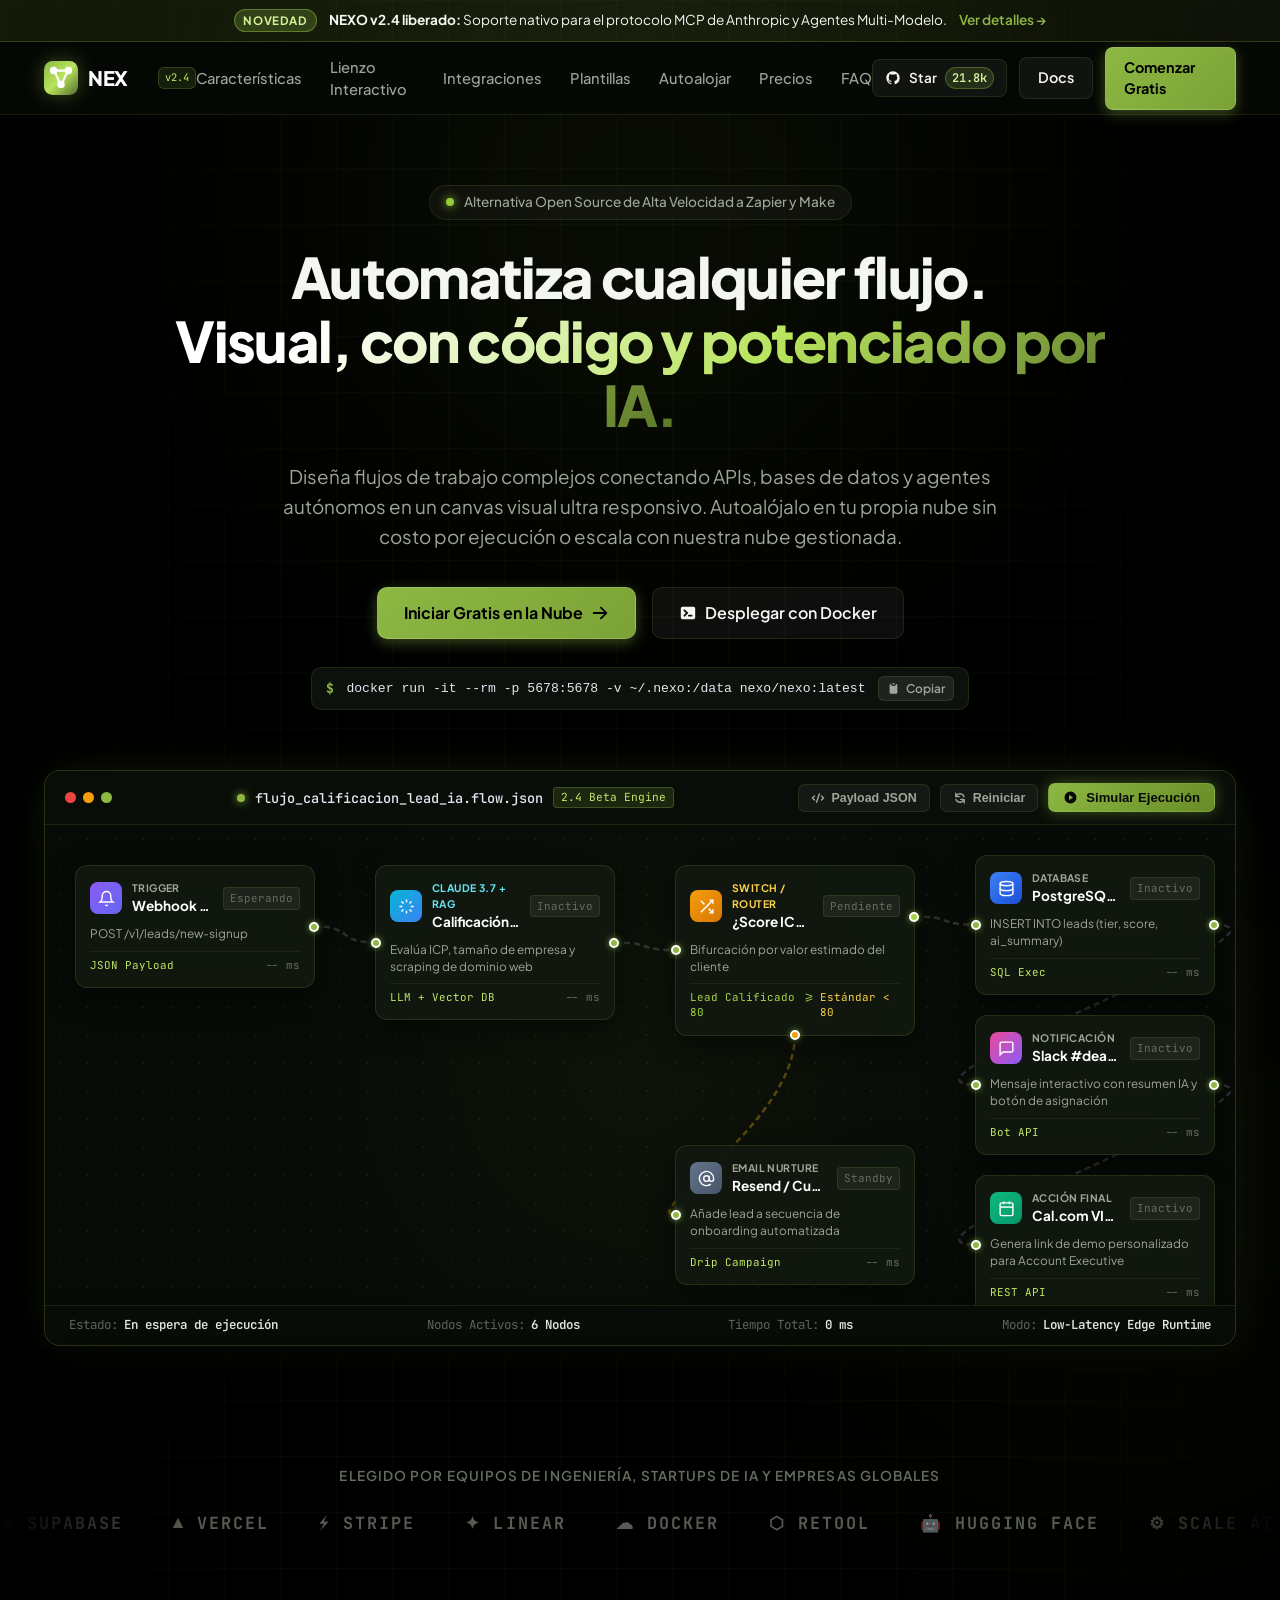
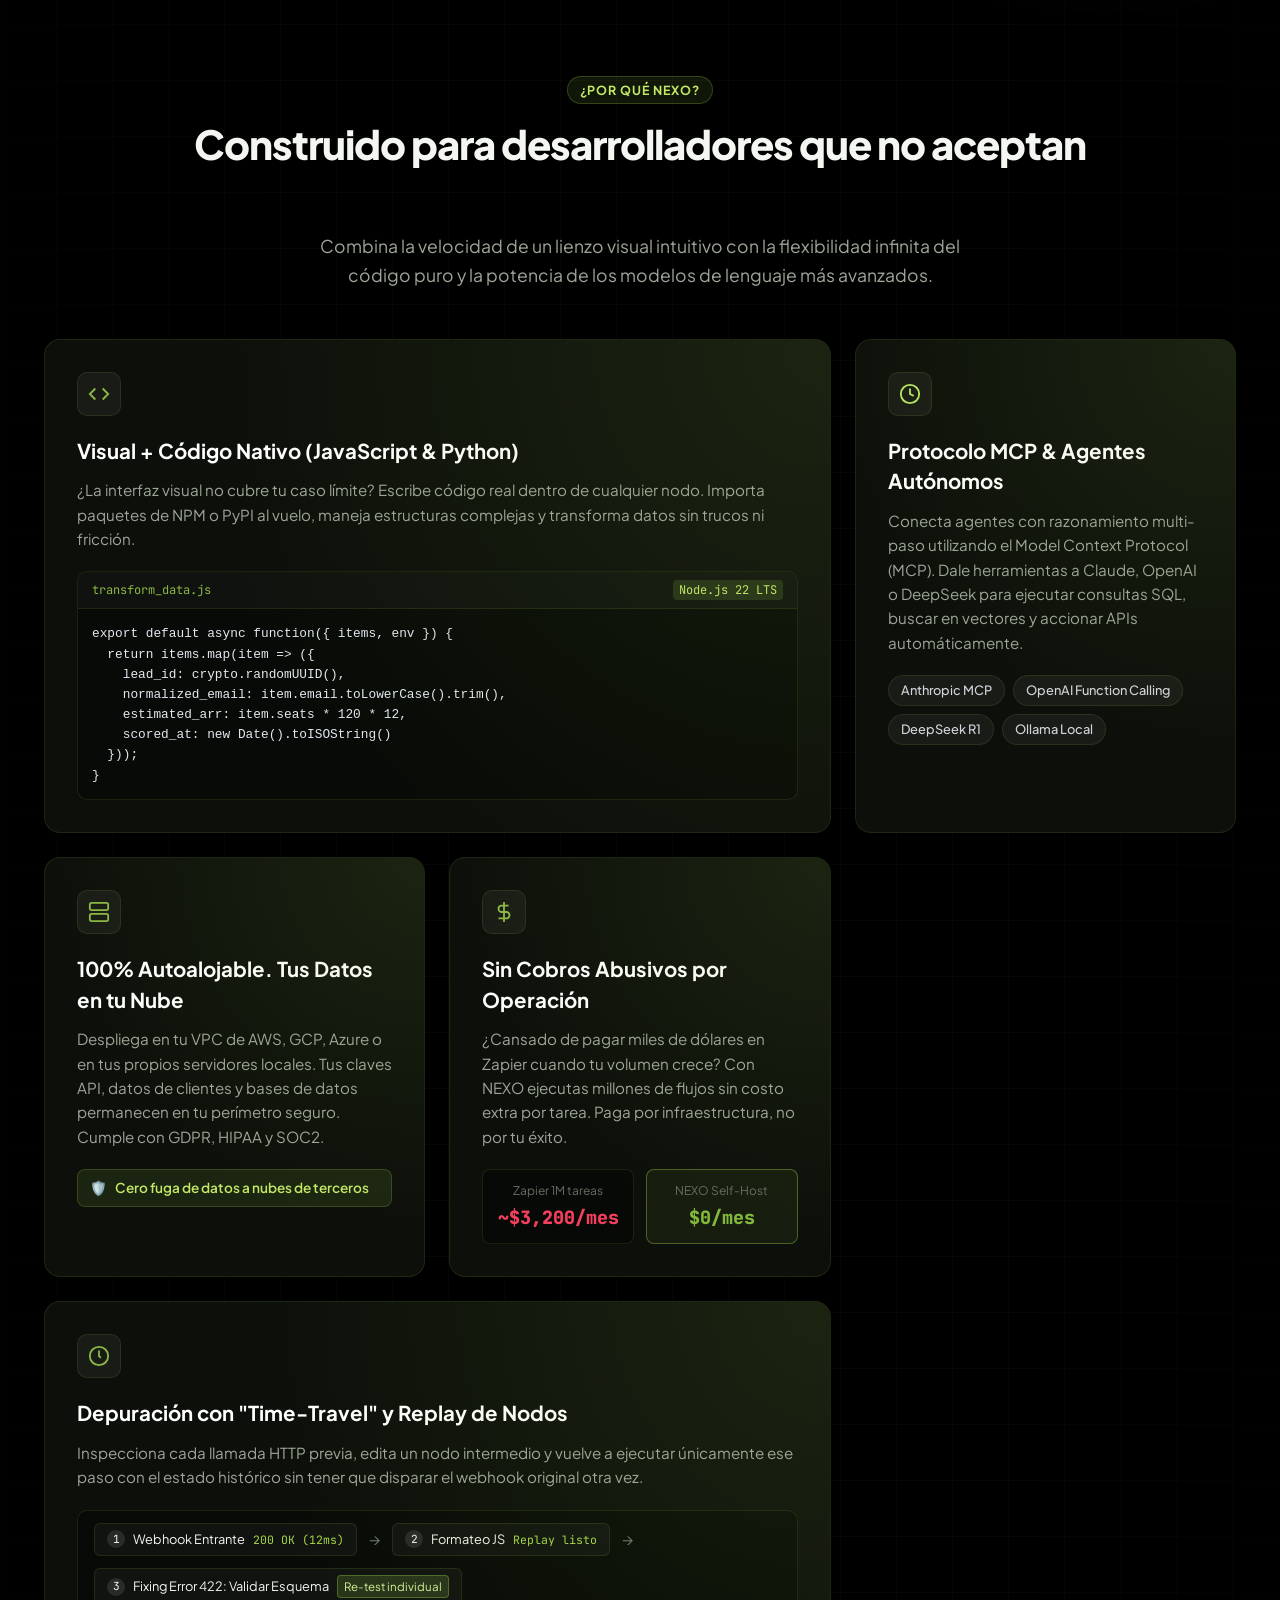
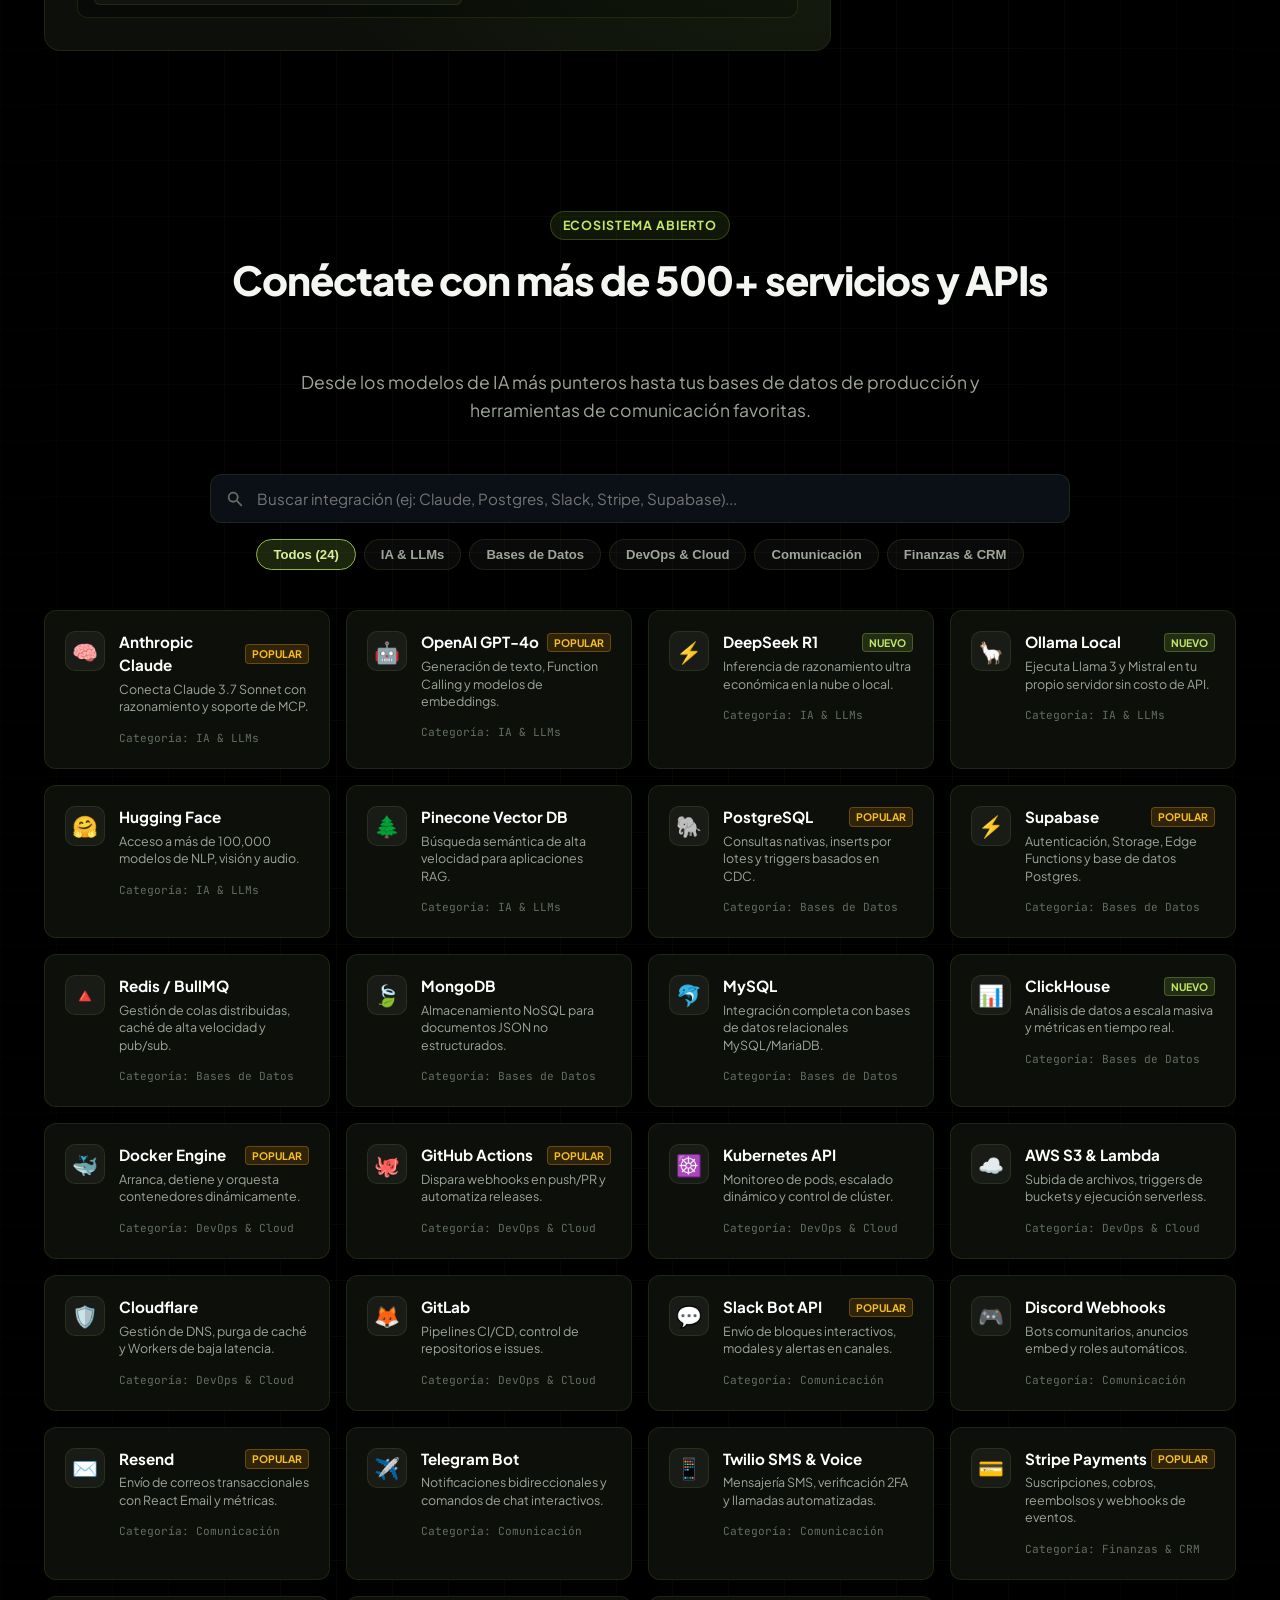
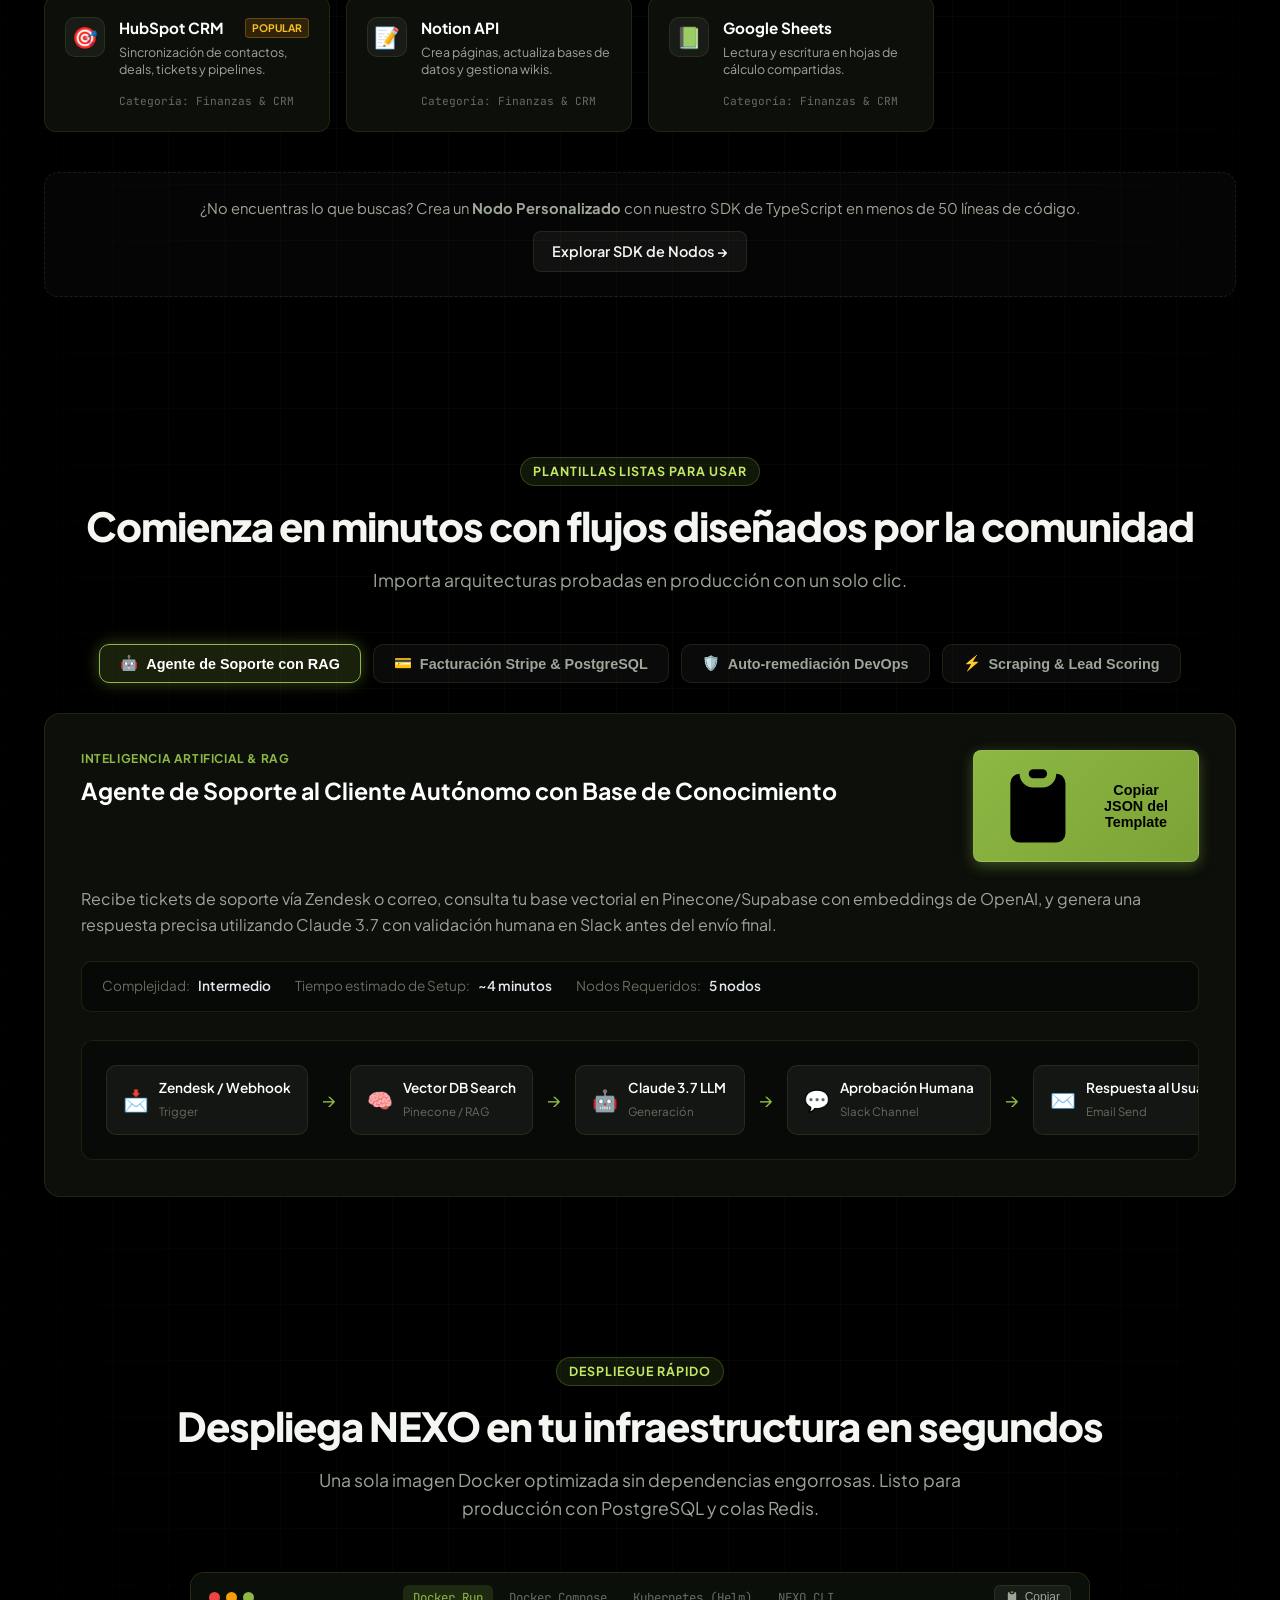
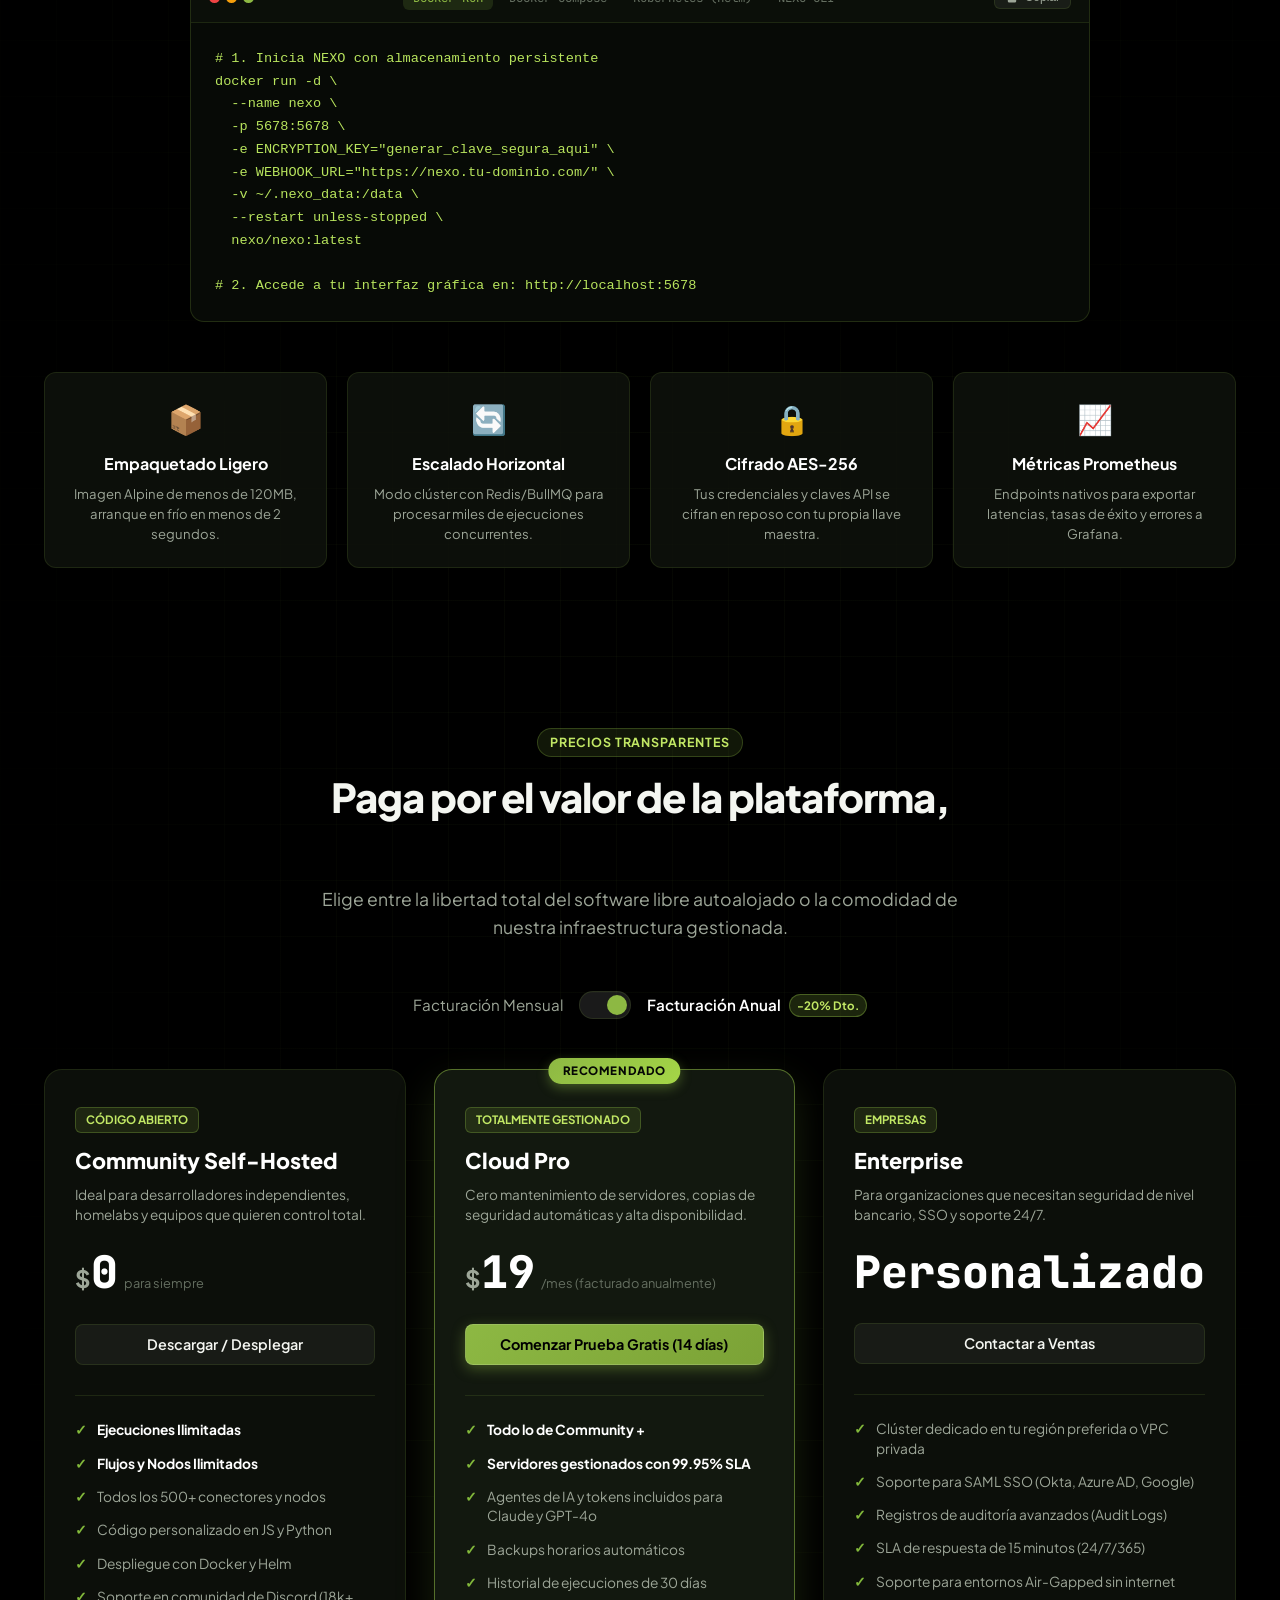
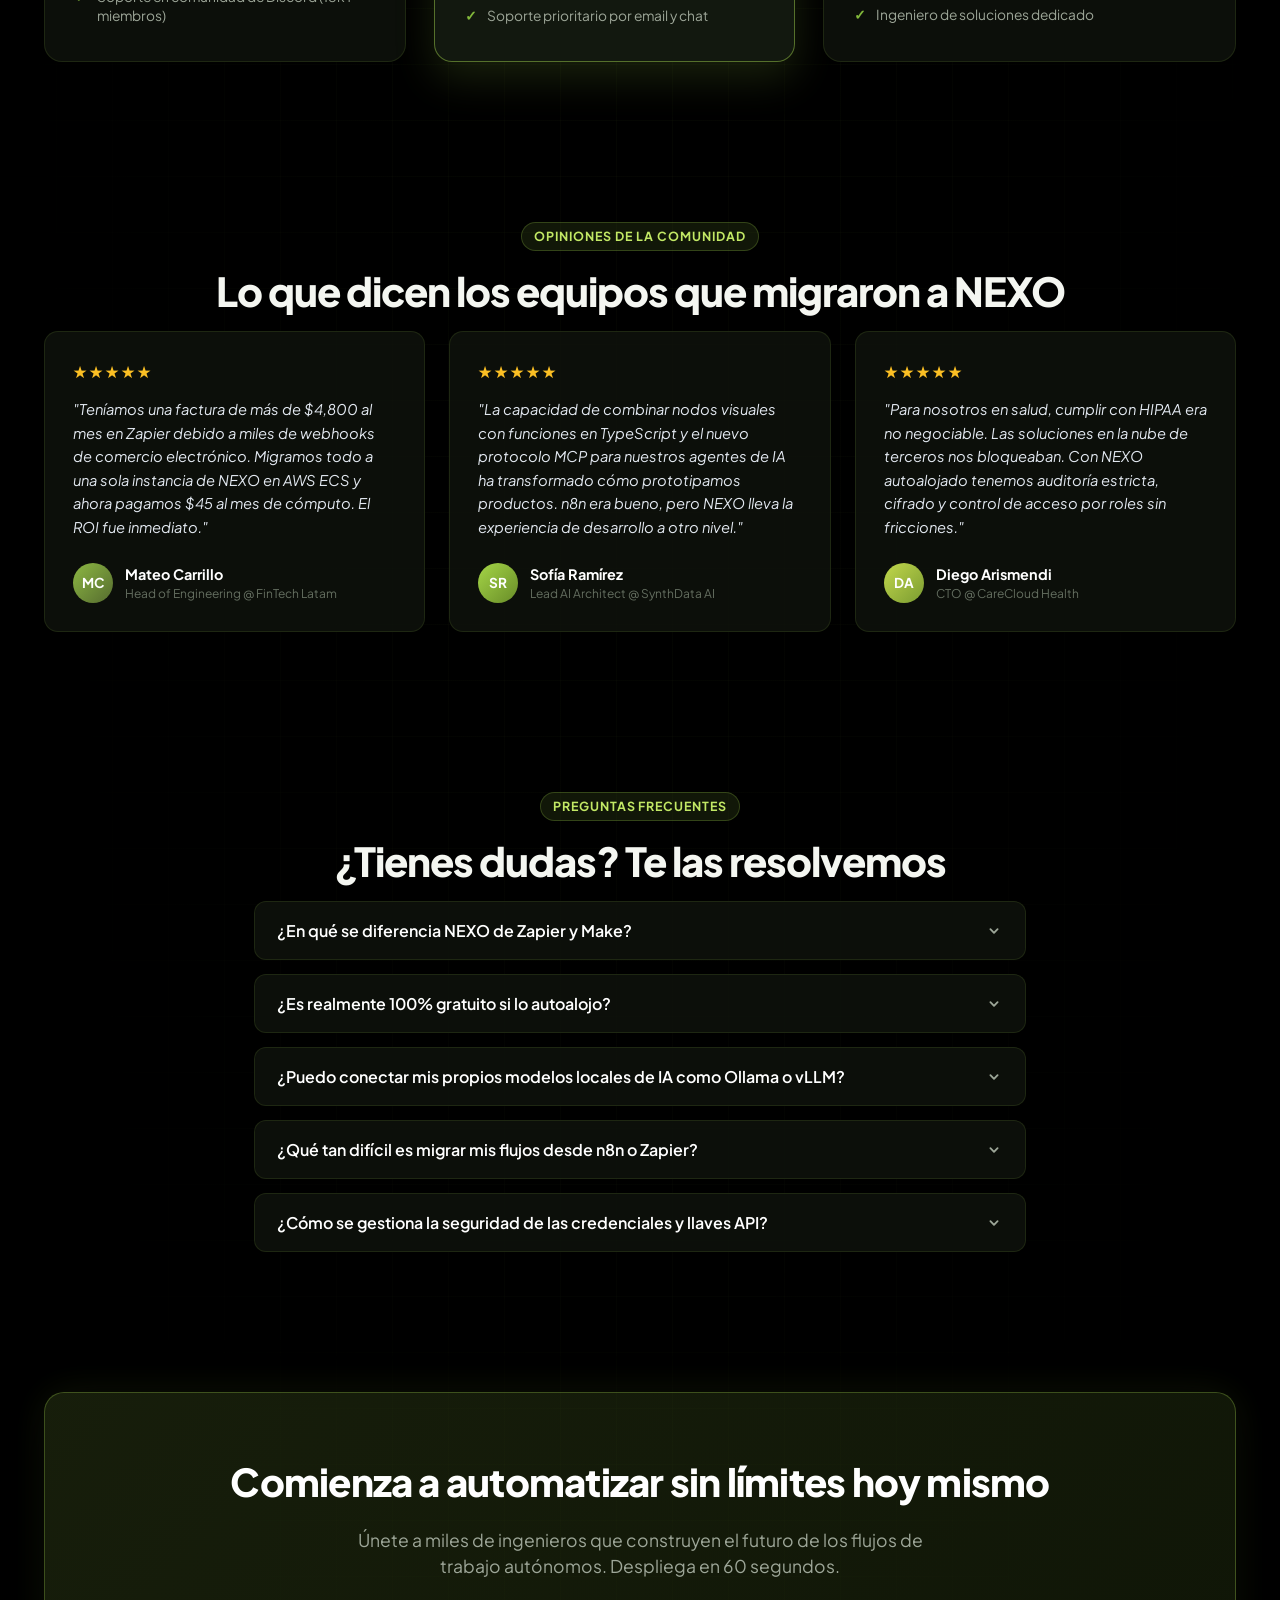
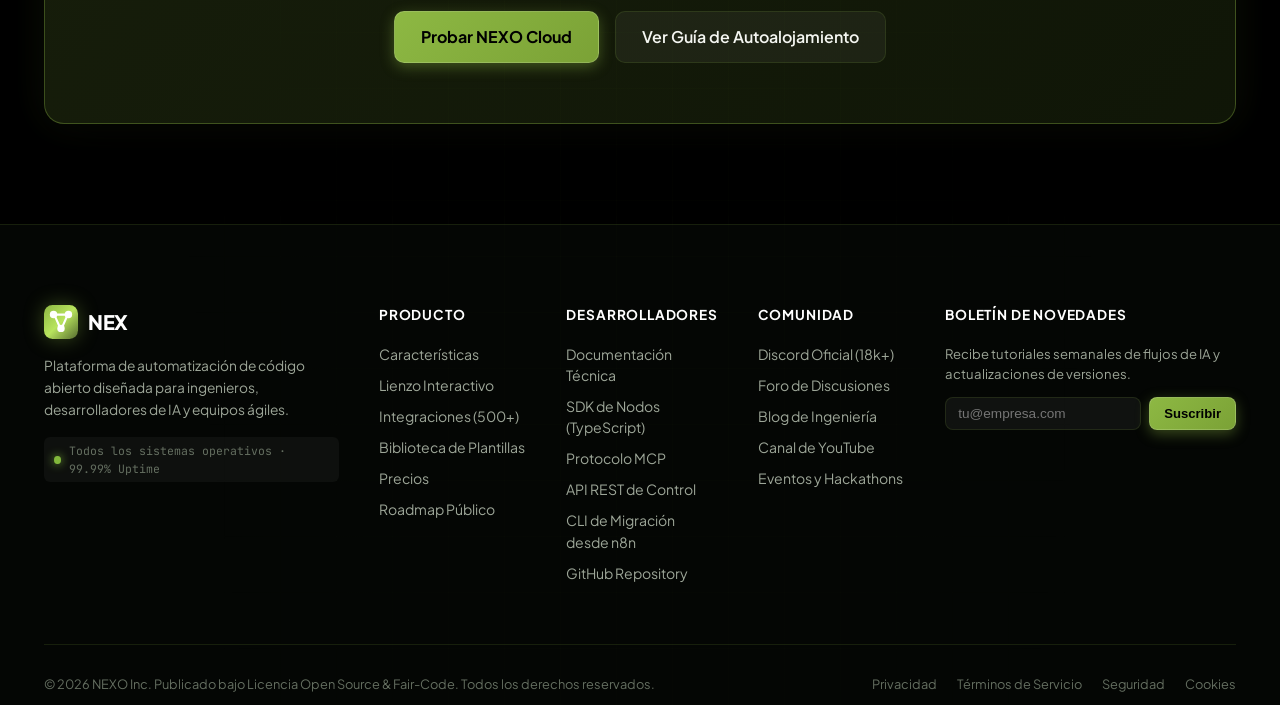
==== commit 8d5c232c: "cambio de nombre y color" ====
--- a/index.html
+++ b/index.html
@@ -3,14 +3,14 @@
 <head>
   <meta charset="UTF-8">
   <meta name="viewport" content="width=device-width, initial-scale=1.0">
-  <title>NexusFlow | Automatización de Flujos de Trabajo e IA de Código Abierto</title>
-  <meta name="description" content="La plataforma de automatización de flujos de trabajo de código abierto con IA nativa. Conecta APIs, bases de datos y agentes autónomos en un canvas visual ultra rápido. Alternativa moderna a n8n y Zapier.">
-  <meta name="keywords" content="automatizacion, n8n, workflows, open source, agentes IA, APIs, webhooks, docker, self-hosted">
+  <title>NEXO | Automatización de Flujos de Trabajo e IA de Código Abierto</title>
+  <meta name="description" content="NEXO: La plataforma de automatización de flujos de trabajo de código abierto con IA nativa. Conecta APIs, bases de datos y agentes autónomos en un canvas visual ultra rápido. Alternativa moderna a n8n y Zapier.">
+  <meta name="keywords" content="automatizacion, n8n, workflows, open source, agentes IA, APIs, webhooks, docker, self-hosted, nexo">
   
   <!-- Open Graph / Social Media -->
   <meta property="og:type" content="website">
-  <meta property="og:title" content="NexusFlow | Automatización Visual e IA de Código Abierto">
-  <meta property="og:description" content="Crea flujos de trabajo inteligentes sin límites de ejecución. Autoalojable, extensible y diseñado para desarrolladores.">
+  <meta property="og:title" content="NEXO | Automatización Visual e IA de Código Abierto">
+  <meta property="og:description" content="Crea flujos de trabajo inteligentes sin límites de ejecución con NEXO. Autoalojable, extensible y diseñado para desarrolladores.">
   
   <!-- Google Fonts: Plus Jakarta Sans & JetBrains Mono -->
   <link rel="preconnect" href="https://fonts.googleapis.com">
@@ -31,7 +31,7 @@
     <div class="container announcement-inner">
       <span class="badge-sparkle">Novedad</span>
       <span class="announcement-text">
-        <strong>NexusFlow v2.4 liberado:</strong> Soporte nativo para el protocolo MCP de Anthropic y Agentes Multi-Modelo.
+        <strong>NEXO v2.4 liberado:</strong> Soporte nativo para el protocolo MCP de Anthropic y Agentes Multi-Modelo.
       </span>
       <a href="#features" class="announcement-link">Ver detalles &rarr;</a>
     </div>
@@ -40,7 +40,7 @@
   <!-- Main Navigation Header -->
   <header class="navbar" id="navbar">
     <div class="container nav-container">
-      <a href="#" class="brand-logo" aria-label="NexusFlow Inicio">
+      <a href="#" class="brand-logo" aria-label="NEXO Inicio">
         <div class="logo-icon-wrap">
           <svg class="logo-svg" viewBox="0 0 32 32" fill="none" xmlns="http://www.w3.org/2000/svg">
             <rect width="32" height="32" rx="8" fill="url(#brand-grad)" />
@@ -50,14 +50,14 @@
             <path d="M10.5 11L14.5 20M21.5 11L17.5 20M12 9H20" stroke="#FFFFFF" stroke-width="2" stroke-linecap="round" />
             <defs>
               <linearGradient id="brand-grad" x1="0" y1="0" x2="32" y2="32" gradientUnits="userSpaceOnUse">
-                <stop stop-color="#6366F1" />
-                <stop offset="0.5" stop-color="#06B6D4" />
-                <stop offset="1" stop-color="#10B981" />
+                <stop stop-color="#8DB843" />
+                <stop offset="0.5" stop-color="#B8E45D" />
+                <stop offset="1" stop-color="#556B2F" />
               </linearGradient>
             </defs>
           </svg>
         </div>
-        <span class="brand-name">Nexus<span class="gradient-text">Flow</span></span>
+        <span class="brand-name">NEX<span class="gradient-text">O</span></span>
         <span class="brand-version">v2.4</span>
       </a>
 
@@ -131,7 +131,7 @@
         <!-- Quick Deploy Command Line Pill -->
         <div class="quick-docker-box" id="quickDockerBox">
           <span class="prompt-sym">$</span>
-          <code class="code-text" id="dockerQuickText">docker run -it --rm -p 5678:5678 -v ~/.nexusflow:/data nexusflow/nexusflow:latest</code>
+          <code class="code-text" id="dockerQuickText">docker run -it --rm -p 5678:5678 -v ~/.nexo:/data nexo/nexo:latest</code>
           <button class="copy-pill-btn" id="copyDockerBtn" title="Copiar comando al portapapeles">
             <svg class="copy-icon" viewBox="0 0 20 20" fill="currentColor">
               <path d="M8 3a1 1 0 011-1h2a1 1 0 110 2H9a1 1 0 01-1-1z" />
@@ -185,9 +185,9 @@
               <svg class="connector-svg" id="connectorSvg">
                 <defs>
                   <linearGradient id="cableGradActive" x1="0%" y1="0%" x2="100%" y2="0%">
-                    <stop offset="0%" stop-color="#06B6D4" />
-                    <stop offset="50%" stop-color="#8B5CF6" />
-                    <stop offset="100%" stop-color="#10B981" />
+                    <stop offset="0%" stop-color="#8DB843" />
+                    <stop offset="50%" stop-color="#B8E45D" />
+                    <stop offset="100%" stop-color="#608127" />
                   </linearGradient>
                   <filter id="glowEffect" x="-20%" y="-20%" width="140%" height="140%">
                     <feGaussianBlur stdDeviation="3" result="blur" />
@@ -454,7 +454,7 @@
       <div class="container">
         
         <div class="section-badge-center">
-          <span class="sub-badge">¿Por qué NexusFlow?</span>
+          <span class="sub-badge">¿Por qué NEXO?</span>
         </div>
         <h2 class="section-title text-center">
           Construido para desarrolladores que no aceptan<br>
@@ -541,7 +541,7 @@
               </div>
               <h3 class="bento-title">Sin Cobros Abusivos por Operación</h3>
               <p class="bento-desc">
-                ¿Cansado de pagar miles de dólares en Zapier cuando tu volumen crece? Con NexusFlow ejecutas millones de flujos sin costo extra por tarea. Paga por infraestructura, no por tu éxito.
+                ¿Cansado de pagar miles de dólares en Zapier cuando tu volumen crece? Con NEXO ejecutas millones de flujos sin costo extra por tarea. Paga por infraestructura, no por tu éxito.
               </p>
               <div class="metric-comparison">
                 <div class="comp-col">
@@ -549,7 +549,7 @@
                   <span class="comp-price text-red">~$3,200/mes</span>
                 </div>
                 <div class="comp-col highlight">
-                  <span class="comp-tool">NexusFlow Self-Host</span>
+                  <span class="comp-tool">NEXO Self-Host</span>
                   <span class="comp-price text-emerald">$0/mes</span>
                 </div>
               </div>
@@ -731,7 +731,7 @@
           <span class="sub-badge">Despliegue Rápido</span>
         </div>
         <h2 class="section-title text-center">
-          Despliega NexusFlow en tu infraestructura en segundos
+          Despliega NEXO en tu infraestructura en segundos
         </h2>
         <p class="section-subtitle text-center">
           Una sola imagen Docker optimizada sin dependencias engorrosas. Listo para producción con PostgreSQL y colas Redis.
@@ -749,7 +749,7 @@
               <button class="t-tab active" data-type="docker">Docker Run</button>
               <button class="t-tab" data-type="compose">Docker Compose</button>
               <button class="t-tab" data-type="helm">Kubernetes (Helm)</button>
-              <button class="t-tab" data-type="cli">Nexus CLI</button>
+              <button class="t-tab" data-type="cli">NEXO CLI</button>
             </div>
 
             <button class="terminal-copy-btn" id="terminalCopyBtn">
@@ -759,15 +759,15 @@
           </div>
 
           <div class="terminal-body">
-            <pre class="terminal-code"><code id="terminalSnippetCode"># 1. Inicia NexusFlow con almacenamiento persistente
+            <pre class="terminal-code"><code id="terminalSnippetCode"># 1. Inicia NEXO con almacenamiento persistente
 docker run -d \
-  --name nexusflow \
+  --name nexo \
   -p 5678:5678 \
   -e ENCRYPTION_KEY="generar_clave_segura_aqui" \
-  -e WEBHOOK_URL="https://nexus.tu-dominio.com/" \
-  -v ~/.nexusflow_data:/data \
+  -e WEBHOOK_URL="https://nexo.tu-dominio.com/" \
+  -v ~/.nexo_data:/data \
   --restart unless-stopped \
-  nexusflow/nexusflow:latest
+  nexo/nexo:latest
 
 # 2. Accede a tu interfaz gráfica en: http://localhost:5678</code></pre>
           </div>
@@ -919,7 +919,7 @@
           <span class="sub-badge">Opiniones de la Comunidad</span>
         </div>
         <h2 class="section-title text-center">
-          Lo que dicen los equipos que migraron a NexusFlow
+          Lo que dicen los equipos que migraron a NEXO
         </h2>
 
         <div class="testimonials-grid">
@@ -927,7 +927,7 @@
           <div class="testimonial-card">
             <div class="testimonial-stars">★★★★★</div>
             <p class="testimonial-text">
-              "Teníamos una factura de más de $4,800 al mes en Zapier debido a miles de webhooks de comercio electrónico. Migramos todo a una sola instancia de NexusFlow en AWS ECS y ahora pagamos $45 al mes de cómputo. El ROI fue inmediato."
+              "Teníamos una factura de más de $4,800 al mes en Zapier debido a miles de webhooks de comercio electrónico. Migramos todo a una sola instancia de NEXO en AWS ECS y ahora pagamos $45 al mes de cómputo. El ROI fue inmediato."
             </p>
             <div class="author-info">
               <div class="author-avatar av-1">MC</div>
@@ -941,7 +941,7 @@
           <div class="testimonial-card">
             <div class="testimonial-stars">★★★★★</div>
             <p class="testimonial-text">
-              "La capacidad de combinar nodos visuales con funciones en TypeScript y el nuevo protocolo MCP para nuestros agentes de IA ha transformado cómo prototipamos productos. n8n era bueno, pero NexusFlow lleva la experiencia de desarrollo a otro nivel."
+              "La capacidad de combinar nodos visuales con funciones en TypeScript y el nuevo protocolo MCP para nuestros agentes de IA ha transformado cómo prototipamos productos. n8n era bueno, pero NEXO lleva la experiencia de desarrollo a otro nivel."
             </p>
             <div class="author-info">
               <div class="author-avatar av-2">SR</div>
@@ -955,7 +955,7 @@
           <div class="testimonial-card">
             <div class="testimonial-stars">★★★★★</div>
             <p class="testimonial-text">
-              "Para nosotros en salud, cumplir con HIPAA era no negociable. Las soluciones en la nube de terceros nos bloqueaban. Con NexusFlow autoalojado tenemos auditoría estricta, cifrado y control de acceso por roles sin fricciones."
+              "Para nosotros en salud, cumplir con HIPAA era no negociable. Las soluciones en la nube de terceros nos bloqueaban. Con NEXO autoalojado tenemos auditoría estricta, cifrado y control de acceso por roles sin fricciones."
             </p>
             <div class="author-info">
               <div class="author-avatar av-3">DA</div>
@@ -986,12 +986,12 @@
           
           <div class="accordion-item">
             <button class="accordion-trigger" aria-expanded="false">
-              <span>¿En qué se diferencia NexusFlow de Zapier y Make?</span>
+              <span>¿En qué se diferencia NEXO de Zapier y Make?</span>
               <svg class="chevron-icon" viewBox="0 0 20 20" fill="currentColor"><path fill-rule="evenodd" d="M5.293 7.293a1 1 0 011.414 0L10 10.586l3.293-3.293a1 1 0 111.414 1.414l-4 4a1 1 0 01-1.414 0l-4-4a1 1 0 010-1.414z" clip-rule="evenodd"/></svg>
             </button>
             <div class="accordion-content">
               <p>
-                A diferencia de Zapier o Make, NexusFlow es de código abierto y autoalojable en tu propia infraestructura. No cobramos tarifas abusivas por número de tareas ejecutadas. Además, está pensado específicamente para desarrolladores: permite escribir código JavaScript/Python dentro de cualquier nodo, versionar flujos con Git y crear agentes autónomos de IA usando protocolos modernos como MCP.
+                A diferencia de Zapier o Make, NEXO es de código abierto y autoalojable en tu propia infraestructura. No cobramos tarifas abusivas por número de tareas ejecutadas. Además, está pensado específicamente para desarrolladores: permite escribir código JavaScript/Python dentro de cualquier nodo, versionar flujos con Git y crear agentes autónomos de IA usando protocolos modernos como MCP.
               </p>
             </div>
           </div>
@@ -1003,7 +1003,7 @@
             </button>
             <div class="accordion-content">
               <p>
-                Sí. La edición Community es completamente gratuita para uso personal y comercial bajo nuestra licencia de código abierto. Puedes ejecutar tantos flujos, disparadores y datos como soporte tu hardware sin pagar ninguna licencia de software a NexusFlow.
+                Sí. La edición Community es completamente gratuita para uso personal y comercial bajo nuestra licencia de código abierto. Puedes ejecutar tantos flujos, disparadores y datos como soporte tu hardware sin pagar ninguna licencia de software a NEXO.
               </p>
             </div>
           </div>
@@ -1027,7 +1027,7 @@
             </button>
             <div class="accordion-content">
               <p>
-                Ofrecemos una herramienta CLI de importación (<code>nexusflow import --source n8n workflow.json</code>) que convierte automáticamente los nodos estándar y mapeos de variables de n8n a la sintaxis nativa de NexusFlow con un 95% de compatibilidad automática.
+                Ofrecemos una herramienta CLI de importación (<code>nexo import --source n8n workflow.json</code>) que convierte automáticamente los nodos estándar y mapeos de variables de n8n a la sintaxis nativa de NEXO con un 95% de compatibilidad automática.
               </p>
             </div>
           </div>
@@ -1060,7 +1060,7 @@
               Únete a miles de ingenieros que construyen el futuro de los flujos de trabajo autónomos. Despliega en 60 segundos.
             </p>
             <div class="cta-actions">
-              <a href="#pricing" class="btn btn-primary btn-lg">Probar NexusFlow Cloud</a>
+              <a href="#pricing" class="btn btn-primary btn-lg">Probar NEXO Cloud</a>
               <a href="#self-host" class="btn btn-secondary btn-lg">Ver Guía de Autoalojamiento</a>
             </div>
           </div>
@@ -1086,7 +1086,7 @@
                 <path d="M10.5 11L14.5 20M21.5 11L17.5 20M12 9H20" stroke="#FFFFFF" stroke-width="2" stroke-linecap="round" />
               </svg>
             </div>
-            <span class="brand-name">Nexus<span class="gradient-text">Flow</span></span>
+            <span class="brand-name">NEX<span class="gradient-text">O</span></span>
           </a>
           <p class="footer-bio">
             Plataforma de automatización de código abierto diseñada para ingenieros, desarrolladores de IA y equipos ágiles.
@@ -1145,7 +1145,7 @@
       </div>
 
       <div class="footer-bottom">
-        <p>&copy; 2026 NexusFlow Inc. Publicado bajo Licencia Open Source & Fair-Code. Todos los derechos reservados.</p>
+        <p>&copy; 2026 NEXO Inc. Publicado bajo Licencia Open Source & Fair-Code. Todos los derechos reservados.</p>
         <div class="footer-legal-links">
           <a href="#">Privacidad</a>
           <a href="#">Términos de Servicio</a>
--- a/styles.css
+++ b/styles.css
@@ -1,37 +1,42 @@
 /* ==========================================================================
-   NexusFlow - Design System & Modern Stylesheet
-   Dark-First, High Aesthetic, Glassmorphism, Micro-interactions
+   NEXO - Design System & Modern Stylesheet
+   Dark-First, High Aesthetic, Obsidian & Olive Green Palette, Glassmorphism
    ========================================================================== */
 
 :root {
   --font-sans: 'Plus Jakarta Sans', -apple-system, BlinkMacSystemFont, 'Segoe UI', Roboto, sans-serif;
   --font-mono: 'JetBrains Mono', monospace;
 
-  /* Color Palette */
-  --bg-dark: #07090E;
-  --bg-card: rgba(14, 18, 27, 0.75);
-  --bg-card-hover: rgba(20, 26, 40, 0.9);
-  --bg-card-solid: #0E131F;
-  --bg-surface: #121826;
+  /* Color Palette - Deep Black */
+  --bg-dark: #000000;
+  --bg-card: rgba(16, 21, 14, 0.75);
+  --bg-card-hover: rgba(24, 32, 20, 0.9);
+  --bg-card-solid: #0D120B;
+  --bg-surface: #10160E;
   
-  --border-subtle: rgba(255, 255, 255, 0.08);
-  --border-glow: rgba(99, 102, 241, 0.4);
-  --border-highlight: rgba(255, 255, 255, 0.16);
-
-  --text-main: #F3F4F6;
-  --text-muted: #9CA3AF;
-  --text-dim: #6B7280;
-
-  /* Brand Accents */
-  --primary: #6366F1;
-  --primary-hover: #4F46E5;
-  --primary-glow: rgba(99, 102, 241, 0.35);
-  --cyan: #06B6D4;
-  --cyan-glow: rgba(6, 182, 212, 0.35);
-  --emerald: #10B981;
-  --emerald-glow: rgba(16, 185, 129, 0.35);
-  --purple: #8B5CF6;
-  --amber: #F59E0B;
+  --border-subtle: rgba(141, 184, 67, 0.14);
+  --border-glow: rgba(141, 184, 67, 0.45);
+  --border-highlight: rgba(184, 228, 93, 0.28);
+
+  --text-main: #F4F6F1;
+  --text-muted: #9DA698;
+  --text-dim: #646E60;
+
+  /* Brand Accents - Olive Green Palette */
+  --primary: #8DB843;
+  --primary-hover: #7BA236;
+  --primary-glow: rgba(141, 184, 67, 0.38);
+  --olive-light: #B8E45D;
+  --olive-tint: #D6F19A;
+  --olive-dark: #587328;
+  --olive-deep: #3A4E1B;
+
+  --cyan: #98CB38;
+  --cyan-glow: rgba(152, 203, 56, 0.35);
+  --emerald: #82B83B;
+  --emerald-glow: rgba(130, 184, 59, 0.35);
+  --purple: #8A9648;
+  --amber: #EAB308;
   --rose: #F43F5E;
 
   /* Transitions */
@@ -72,18 +77,18 @@
 }
 
 .glow-1 {
-  width: 600px;
-  height: 600px;
-  background: radial-gradient(circle, rgba(99, 102, 241, 0.3) 0%, rgba(6, 182, 212, 0.15) 100%);
-  top: -100px;
+  width: 650px;
+  height: 650px;
+  background: radial-gradient(circle, rgba(141, 184, 67, 0.24) 0%, rgba(88, 115, 40, 0.12) 100%);
+  top: -120px;
   left: 50%;
   transform: translateX(-50%);
 }
 
 .glow-2 {
-  width: 500px;
-  height: 500px;
-  background: radial-gradient(circle, rgba(139, 92, 246, 0.25) 0%, rgba(16, 185, 129, 0.1) 100%);
+  width: 550px;
+  height: 550px;
+  background: radial-gradient(circle, rgba(184, 228, 93, 0.18) 0%, rgba(58, 78, 27, 0.08) 100%);
   top: 900px;
   right: -100px;
 }
@@ -92,8 +97,8 @@
   position: absolute;
   inset: 0;
   background-image: 
-    linear-gradient(to right, rgba(255, 255, 255, 0.03) 1px, transparent 1px),
-    linear-gradient(to bottom, rgba(255, 255, 255, 0.03) 1px, transparent 1px);
+    linear-gradient(to right, rgba(141, 184, 67, 0.04) 1px, transparent 1px),
+    linear-gradient(to bottom, rgba(141, 184, 67, 0.04) 1px, transparent 1px);
   background-size: 56px 56px;
   mask-image: radial-gradient(ellipse at 50% 30%, black 40%, transparent 85%);
   pointer-events: none;
@@ -117,21 +122,21 @@
 .w-full { width: 100%; }
 
 .gradient-text {
-  background: linear-gradient(135deg, #A5B4FC 0%, #6366F1 50%, #06B6D4 100%);
+  background: linear-gradient(135deg, var(--primary-light) 0%, var(--primary) 50%, var(--primary-dark) 100%);
   -webkit-background-clip: text;
   -webkit-text-fill-color: transparent;
 }
 
 .gradient-text-alt {
-  background: linear-gradient(135deg, #FFFFFF 20%, #A5B4FC 60%, #06B6D4 100%);
+  background: linear-gradient(135deg, #FFFFFF 15%, var(--olive-light) 60%, var(--olive-dark) 100%);
   -webkit-background-clip: text;
   -webkit-text-fill-color: transparent;
 }
 
 /* Top Announcement Bar */
 .announcement-bar {
-  background: linear-gradient(90deg, rgba(99, 102, 241, 0.15), rgba(6, 182, 212, 0.15));
-  border-bottom: 1px solid rgba(99, 102, 241, 0.25);
+  background: linear-gradient(90deg, rgba(141, 184, 67, 0.14), rgba(184, 228, 93, 0.08));
+  border-bottom: 1px solid rgba(141, 184, 67, 0.25);
   font-size: 0.85rem;
   padding: 9px 0;
   position: relative;
@@ -147,9 +152,9 @@
 }
 
 .badge-sparkle {
-  background: rgba(99, 102, 241, 0.3);
-  color: #C7D2FE;
-  border: 1px solid rgba(99, 102, 241, 0.5);
+  background: rgba(141, 184, 67, 0.25);
+  color: #D6F19A;
+  border: 1px solid rgba(141, 184, 67, 0.5);
   font-size: 0.72rem;
   font-weight: 700;
   text-transform: uppercase;
@@ -163,14 +168,14 @@
 }
 
 .announcement-link {
-  color: var(--cyan);
+  color: var(--primary);
   text-decoration: none;
   font-weight: 600;
   transition: opacity var(--transition-fast);
 }
 
 .announcement-link:hover {
-  opacity: 0.8;
+  opacity: 0.85;
   text-decoration: underline;
 }
 
@@ -179,7 +184,7 @@
   position: sticky;
   top: 0;
   z-index: 100;
-  background: rgba(7, 9, 14, 0.8);
+  background: rgba(6, 8, 5, 0.88);
   backdrop-filter: blur(16px);
   -webkit-backdrop-filter: blur(16px);
   border-bottom: 1px solid var(--border-subtle);
@@ -230,11 +235,11 @@
 .brand-version {
   font-family: var(--font-mono);
   font-size: 0.65rem;
-  background: rgba(255, 255, 255, 0.08);
-  color: #A5B4FC;
+  background: rgba(141, 184, 67, 0.12);
+  color: #C2E865;
   padding: 2px 6px;
   border-radius: 6px;
-  border: 1px solid var(--border-subtle);
+  border: 1px solid rgba(141, 184, 67, 0.25);
   margin-left: 4px;
 }
 
@@ -292,11 +297,11 @@
 .gh-counter {
   font-family: var(--font-mono);
   font-size: 0.75rem;
-  background: rgba(99, 102, 241, 0.2);
-  color: #C7D2FE;
+  background: rgba(141, 184, 67, 0.18);
+  color: #D6F19A;
   padding: 1px 6px;
   border-radius: 999px;
-  border: 1px solid rgba(99, 102, 241, 0.4);
+  border: 1px solid rgba(141, 184, 67, 0.35);
 }
 
 /* Buttons */
@@ -316,14 +321,17 @@
 }
 
 .btn-primary {
-  background: linear-gradient(135deg, #6366F1 0%, #4F46E5 100%);
-  color: #FFFFFF;
+  background: linear-gradient(135deg, var(--primary) 0%, var(--primary-hover) 100%);
+  color: var(--bg-dark);
+  font-weight: 700;
   box-shadow: 0 4px 14px var(--primary-glow);
+  border: 1px solid rgba(255, 255, 255, 0.15);
 }
 
 .btn-primary:hover {
-  background: linear-gradient(135deg, #4F46E5 0%, #4338CA 100%);
-  box-shadow: 0 6px 20px rgba(99, 102, 241, 0.5);
+  background: linear-gradient(135deg, var(--primary-hover) 0%, var(--primary) 100%);
+  color: #000000;
+  box-shadow: 0 6px 22px var(--primary-glow);
   transform: translateY(-1px);
 }
 
@@ -457,7 +465,7 @@
   display: inline-flex;
   align-items: center;
   gap: 12px;
-  background: rgba(14, 18, 27, 0.8);
+  background: rgba(16, 21, 14, 0.85);
   border: 1px solid var(--border-subtle);
   border-radius: 10px;
   padding: 8px 14px;
@@ -470,7 +478,7 @@
 }
 
 .prompt-sym {
-  color: var(--cyan);
+  color: var(--primary);
   font-weight: 700;
 }
 
@@ -500,9 +508,9 @@
 }
 
 .copy-pill-btn.copied {
-  background: rgba(16, 185, 129, 0.2);
-  border-color: var(--emerald);
-  color: var(--emerald);
+  background: rgba(141, 184, 67, 0.2);
+  border-color: var(--primary);
+  color: #C2E865;
 }
 
 .copy-icon {
@@ -521,11 +529,11 @@
 
 .canvas-window {
   background: var(--bg-card-solid);
-  border: 1px solid rgba(255, 255, 255, 0.12);
+  border: 1px solid rgba(141, 184, 67, 0.2);
   border-radius: 16px;
   box-shadow: 
-    0 25px 70px -15px rgba(0, 0, 0, 0.7),
-    0 0 50px -10px rgba(99, 102, 241, 0.2);
+    0 25px 70px -15px rgba(0, 0, 0, 0.8),
+    0 0 50px -10px rgba(141, 184, 67, 0.2);
   overflow: hidden;
   position: relative;
   text-align: left;
@@ -536,7 +544,7 @@
   align-items: center;
   justify-content: space-between;
   padding: 12px 20px;
-  background: rgba(9, 12, 19, 0.95);
+  background: rgba(9, 13, 8, 0.95);
   border-bottom: 1px solid var(--border-subtle);
   flex-wrap: wrap;
   gap: 12px;
@@ -555,7 +563,7 @@
 
 .dot-red { background: #EF4444; }
 .dot-yellow { background: #F59E0B; }
-.dot-green { background: #10B981; }
+.dot-green { background: #8DB843; }
 
 .canvas-title-badge {
   display: flex;
@@ -570,8 +578,8 @@
   width: 8px;
   height: 8px;
   border-radius: 50%;
-  background: #10B981;
-  box-shadow: 0 0 8px #10B981;
+  background: var(--primary);
+  box-shadow: 0 0 8px var(--primary);
 }
 
 .workflow-filename {
@@ -581,9 +589,9 @@
 
 .tag-pill {
   font-size: 0.7rem;
-  background: rgba(99, 102, 241, 0.15);
-  color: #A5B4FC;
-  border: 1px solid rgba(99, 102, 241, 0.3);
+  background: rgba(141, 184, 67, 0.15);
+  color: #C2E865;
+  border: 1px solid rgba(141, 184, 67, 0.3);
   padding: 1px 7px;
   border-radius: 4px;
 }
@@ -623,26 +631,28 @@
   display: inline-flex;
   align-items: center;
   gap: 8px;
-  background: linear-gradient(135deg, #10B981 0%, #059669 100%);
-  border: 1px solid rgba(16, 185, 129, 0.4);
-  color: #FFFFFF;
+  background: linear-gradient(135deg, #8DB843 0%, #688C28 100%);
+  border: 1px solid rgba(141, 184, 67, 0.4);
+  color: #060805;
   border-radius: 7px;
   font-size: 0.82rem;
   font-weight: 700;
   padding: 6px 14px;
   cursor: pointer;
-  box-shadow: 0 0 15px rgba(16, 185, 129, 0.4);
+  box-shadow: 0 0 15px rgba(141, 184, 67, 0.4);
   transition: all var(--transition-fast);
 }
 
 .btn-play-run:hover {
-  background: linear-gradient(135deg, #059669 0%, #047857 100%);
-  box-shadow: 0 0 25px rgba(16, 185, 129, 0.6);
+  background: linear-gradient(135deg, #9CCA4B 0%, #759D31 100%);
+  color: #000000;
+  box-shadow: 0 0 25px rgba(141, 184, 67, 0.6);
   transform: translateY(-1px);
 }
 
 .btn-play-run.running {
-  background: linear-gradient(135deg, #6366F1 0%, #4F46E5 100%);
+  background: linear-gradient(135deg, #688C28 0%, #4A631D 100%);
+  color: #FFFFFF;
   box-shadow: 0 0 20px var(--primary-glow);
 }
 
@@ -656,10 +666,10 @@
   position: relative;
   min-height: 480px;
   padding: 40px 24px;
-  background-color: #0A0D15;
+  background-color: #070A06;
   background-image: 
-    radial-gradient(circle at 50% 50%, rgba(99, 102, 241, 0.05) 0%, transparent 60%),
-    radial-gradient(rgba(255, 255, 255, 0.08) 1px, transparent 1px);
+    radial-gradient(circle at 50% 50%, rgba(141, 184, 67, 0.05) 0%, transparent 60%),
+    radial-gradient(rgba(141, 184, 67, 0.08) 1px, transparent 1px);
   background-size: 100% 100%, 28px 28px;
   overflow-x: auto;
   overflow-y: hidden;
@@ -693,7 +703,7 @@
 }
 
 .cable-branch {
-  stroke: rgba(245, 158, 11, 0.25);
+  stroke: rgba(234, 179, 8, 0.35);
 }
 
 @keyframes dashAnimation {
@@ -705,11 +715,11 @@
 .flow-node {
   position: absolute;
   width: 240px;
-  background: rgba(18, 24, 38, 0.88);
-  border: 1px solid rgba(255, 255, 255, 0.12);
+  background: rgba(18, 25, 16, 0.9);
+  border: 1px solid rgba(141, 184, 67, 0.16);
   border-radius: 12px;
   backdrop-filter: blur(12px);
-  box-shadow: 0 8px 24px rgba(0, 0, 0, 0.4);
+  box-shadow: 0 8px 24px rgba(0, 0, 0, 0.5);
   padding: 14px;
   z-index: 2;
   cursor: pointer;
@@ -718,19 +728,19 @@
 
 .flow-node:hover {
   border-color: var(--border-highlight);
-  box-shadow: 0 12px 30px rgba(0, 0, 0, 0.6);
+  box-shadow: 0 12px 30px rgba(0, 0, 0, 0.7);
   transform: translateY(-2px);
 }
 
 .flow-node.active-executing {
-  border-color: var(--cyan);
-  box-shadow: 0 0 25px var(--cyan-glow);
+  border-color: var(--primary);
+  box-shadow: 0 0 25px var(--primary-glow);
   animation: nodePulse 1.2s ease-in-out infinite;
 }
 
 .flow-node.success-executing {
-  border-color: var(--emerald);
-  box-shadow: 0 0 20px var(--emerald-glow);
+  border-color: #A5D647;
+  box-shadow: 0 0 20px rgba(165, 214, 71, 0.4);
 }
 
 @keyframes nodePulse {
@@ -820,15 +830,15 @@
 }
 
 .node-status-chip.running {
-  background: rgba(6, 182, 212, 0.2);
-  color: #67E8F9;
-  border-color: var(--cyan);
+  background: rgba(141, 184, 67, 0.2);
+  color: #D6F19A;
+  border-color: var(--primary);
 }
 
 .node-status-chip.success {
-  background: rgba(16, 185, 129, 0.2);
-  color: #6EE7B7;
-  border-color: var(--emerald);
+  background: rgba(165, 214, 71, 0.2);
+  color: #C2E865;
+  border-color: #A5D647;
 }
 
 .node-body {
@@ -853,10 +863,10 @@
 }
 
 .meta-tag {
-  color: #A5B4FC;
-}
-
-.branch-true { color: #6EE7B7; }
+  color: #C2E865;
+}
+
+.branch-true { color: #A5D647; }
 .branch-false { color: #FCD34D; }
 
 .meta-latency {
@@ -864,7 +874,7 @@
 }
 
 .meta-latency.highlight {
-  color: var(--emerald);
+  color: var(--primary);
   font-weight: 600;
 }
 
@@ -874,9 +884,9 @@
   width: 10px;
   height: 10px;
   border-radius: 50%;
-  background: #3B82F6;
+  background: var(--primary);
   border: 2px solid #FFFFFF;
-  box-shadow: 0 0 6px rgba(59, 130, 246, 0.8);
+  box-shadow: 0 0 6px rgba(141, 184, 67, 0.8);
   z-index: 3;
 }
 
@@ -895,7 +905,7 @@
 .pin-out-a {
   right: -5px;
   top: 30%;
-  background: #10B981;
+  background: #A5D647;
 }
 
 .pin-out-b {
@@ -912,7 +922,7 @@
   align-items: center;
   justify-content: space-between;
   padding: 10px 24px;
-  background: rgba(9, 12, 19, 0.95);
+  background: rgba(9, 13, 8, 0.95);
   border-top: 1px solid var(--border-subtle);
   font-family: var(--font-mono);
   font-size: 0.78rem;
@@ -941,9 +951,9 @@
   bottom: 0;
   left: 0;
   right: 0;
-  background: rgba(14, 18, 27, 0.98);
+  background: rgba(13, 18, 11, 0.98);
   border-top: 1px solid var(--border-highlight);
-  box-shadow: 0 -10px 40px rgba(0, 0, 0, 0.8);
+  box-shadow: 0 -10px 40px rgba(0, 0, 0, 0.85);
   backdrop-filter: blur(20px);
   z-index: 30;
   transform: translateY(105%);
@@ -962,7 +972,7 @@
   align-items: center;
   justify-content: space-between;
   padding: 12px 20px;
-  background: rgba(9, 12, 19, 0.9);
+  background: rgba(9, 13, 8, 0.9);
   border-bottom: 1px solid var(--border-subtle);
 }
 
@@ -976,8 +986,8 @@
 
 .code-icon {
   font-family: var(--font-mono);
-  background: rgba(99, 102, 241, 0.2);
-  color: #A5B4FC;
+  background: rgba(141, 184, 67, 0.2);
+  color: #D6F19A;
   padding: 2px 6px;
   border-radius: 4px;
   font-size: 0.78rem;
@@ -1004,7 +1014,7 @@
 .code-block-json {
   font-family: var(--font-mono);
   font-size: 0.8rem;
-  color: #38BDF8;
+  color: #B8E45D;
   line-height: 1.5;
   white-space: pre-wrap;
 }
@@ -1077,9 +1087,9 @@
 }
 
 .sub-badge {
-  background: rgba(99, 102, 241, 0.1);
-  color: #A5B4FC;
-  border: 1px solid rgba(99, 102, 241, 0.25);
+  background: rgba(141, 184, 67, 0.12);
+  color: #C2E865;
+  border: 1px solid rgba(141, 184, 67, 0.28);
   font-size: 0.78rem;
   font-weight: 700;
   text-transform: uppercase;
@@ -1136,7 +1146,7 @@
   border-color: var(--border-highlight);
   background: var(--bg-card-hover);
   transform: translateY(-3px);
-  box-shadow: 0 16px 36px rgba(0, 0, 0, 0.4);
+  box-shadow: 0 16px 36px rgba(0, 0, 0, 0.5);
 }
 
 .card-glow {
@@ -1145,7 +1155,7 @@
   left: 0;
   width: 100%;
   height: 100%;
-  background: radial-gradient(circle at top right, rgba(99, 102, 241, 0.08), transparent 70%);
+  background: radial-gradient(circle at top right, rgba(141, 184, 67, 0.12), transparent 70%);
   pointer-events: none;
 }
 
@@ -1164,11 +1174,11 @@
 .bento-icon svg {
   width: 22px;
   height: 22px;
-  color: var(--cyan);
+  color: var(--primary);
 }
 
 .bento-icon.ai-glow svg {
-  color: #A855F7;
+  color: #B8E45D;
 }
 
 .bento-title {
@@ -1186,7 +1196,7 @@
 }
 
 .bento-snippet-box {
-  background: #080A10;
+  background: #070A06;
   border: 1px solid var(--border-subtle);
   border-radius: 10px;
   overflow: hidden;
@@ -1204,12 +1214,12 @@
 }
 
 .snippet-header .tab.active {
-  color: var(--cyan);
+  color: var(--primary);
 }
 
 .runtime-badge {
-  background: rgba(16, 185, 129, 0.15);
-  color: var(--emerald);
+  background: rgba(141, 184, 67, 0.18);
+  color: #C2E865;
   padding: 1px 6px;
   border-radius: 4px;
 }
@@ -1243,12 +1253,12 @@
   align-items: center;
   gap: 8px;
   font-size: 0.85rem;
-  color: var(--emerald);
+  color: #C2E865;
   font-weight: 600;
-  background: rgba(16, 185, 129, 0.1);
+  background: rgba(141, 184, 67, 0.12);
   padding: 8px 12px;
   border-radius: 8px;
-  border: 1px solid rgba(16, 185, 129, 0.2);
+  border: 1px solid rgba(141, 184, 67, 0.25);
 }
 
 .metric-comparison {
@@ -1258,7 +1268,7 @@
 
 .comp-col {
   flex: 1;
-  background: rgba(0, 0, 0, 0.3);
+  background: rgba(0, 0, 0, 0.35);
   padding: 12px;
   border-radius: 8px;
   border: 1px solid var(--border-subtle);
@@ -1266,8 +1276,8 @@
 }
 
 .comp-col.highlight {
-  border-color: rgba(16, 185, 129, 0.4);
-  background: rgba(16, 185, 129, 0.05);
+  border-color: rgba(141, 184, 67, 0.45);
+  background: rgba(141, 184, 67, 0.08);
 }
 
 .comp-tool {
@@ -1287,7 +1297,7 @@
   display: flex;
   align-items: center;
   gap: 12px;
-  background: #080A10;
+  background: #070A06;
   border: 1px solid var(--border-subtle);
   padding: 12px 16px;
   border-radius: 10px;
@@ -1318,15 +1328,15 @@
 }
 
 .step-status.ok {
-  color: var(--emerald);
+  color: #A5D647;
   font-family: var(--font-mono);
   font-size: 0.72rem;
 }
 
 .step-btn {
-  background: rgba(99, 102, 241, 0.2);
-  color: #A5B4FC;
-  border: 1px solid rgba(99, 102, 241, 0.4);
+  background: rgba(141, 184, 67, 0.2);
+  color: #D6F19A;
+  border: 1px solid rgba(141, 184, 67, 0.4);
   font-size: 0.72rem;
   padding: 2px 6px;
   border-radius: 4px;
@@ -1425,9 +1435,9 @@
 }
 
 .cat-pill.active {
-  background: rgba(99, 102, 241, 0.2);
+  background: rgba(141, 184, 67, 0.2);
   border-color: var(--primary);
-  color: #C7D2FE;
+  color: #D6F19A;
 }
 
 .integrations-grid {
@@ -1502,9 +1512,9 @@
 }
 
 .badge-new {
-  background: rgba(16, 185, 129, 0.15);
-  color: #34D399;
-  border: 1px solid rgba(16, 185, 129, 0.3);
+  background: rgba(141, 184, 67, 0.18);
+  color: #C2E865;
+  border: 1px solid rgba(141, 184, 67, 0.35);
 }
 
 .int-desc {
@@ -1570,7 +1580,7 @@
 }
 
 .template-tab.active {
-  background: rgba(99, 102, 241, 0.18);
+  background: rgba(141, 184, 67, 0.18);
   border-color: var(--primary);
   color: #FFFFFF;
   box-shadow: 0 0 16px var(--primary-glow);
@@ -1588,7 +1598,7 @@
   display: flex;
   align-items: flex-start;
   justify-content: space-between;
-  margin-bottom: 16px;
+  margin-bottom: 24px;
   flex-wrap: wrap;
   gap: 16px;
 }
@@ -1596,7 +1606,7 @@
 .template-category {
   font-size: 0.75rem;
   text-transform: uppercase;
-  color: var(--cyan);
+  color: var(--primary);
   font-weight: 700;
   letter-spacing: 0.05em;
   display: block;
@@ -1606,21 +1616,22 @@
 .template-title {
   font-size: 1.45rem;
   font-weight: 700;
-  color: #FFFFFF;
-}
-
-.template-description {
+  margin-bottom: 8px;
+  color: #FFFFFF;
+}
+
+.template-description, .template-desc {
   font-size: 1rem;
   color: var(--text-muted);
   line-height: 1.6;
   margin-bottom: 24px;
 }
 
-.template-meta-row {
+.template-meta-row, .template-meta-bar {
   display: flex;
   gap: 24px;
   padding: 14px 20px;
-  background: rgba(0, 0, 0, 0.3);
+  background: rgba(0, 0, 0, 0.35);
   border: 1px solid var(--border-subtle);
   border-radius: 10px;
   margin-bottom: 28px;
@@ -1650,7 +1661,7 @@
   justify-content: flex-start;
   gap: 14px;
   padding: 24px;
-  background: #080B12;
+  background: #070A06;
   border: 1px solid var(--border-subtle);
   border-radius: 12px;
   overflow-x: auto;
@@ -1697,10 +1708,10 @@
 }
 
 .terminal-container {
-  background: #080A10;
-  border: 1px solid rgba(255, 255, 255, 0.12);
+  background: #070A06;
+  border: 1px solid rgba(141, 184, 67, 0.2);
   border-radius: 14px;
-  box-shadow: 0 20px 50px rgba(0, 0, 0, 0.6);
+  box-shadow: 0 20px 50px rgba(0, 0, 0, 0.7);
   overflow: hidden;
   max-width: 900px;
   margin: 0 auto 50px;
@@ -1711,7 +1722,7 @@
   align-items: center;
   justify-content: space-between;
   padding: 12px 18px;
-  background: #0C0F17;
+  background: #0B0F09;
   border-bottom: 1px solid var(--border-subtle);
   flex-wrap: wrap;
   gap: 12px;
@@ -1744,8 +1755,8 @@
 }
 
 .t-tab.active {
-  background: rgba(255, 255, 255, 0.08);
-  color: var(--cyan);
+  background: rgba(141, 184, 67, 0.15);
+  color: var(--primary);
 }
 
 .terminal-copy-btn {
@@ -1779,7 +1790,7 @@
 .terminal-code {
   font-family: var(--font-mono);
   font-size: 0.85rem;
-  color: #38BDF8;
+  color: #B8E45D;
   line-height: 1.6;
 }
 
@@ -1845,9 +1856,9 @@
 }
 
 .badge-discount {
-  background: rgba(16, 185, 129, 0.2);
-  color: #34D399;
-  border: 1px solid rgba(16, 185, 129, 0.4);
+  background: rgba(141, 184, 67, 0.2);
+  color: #C2E865;
+  border: 1px solid rgba(141, 184, 67, 0.4);
   font-size: 0.72rem;
   padding: 2px 7px;
   border-radius: 999px;
@@ -1878,7 +1889,7 @@
 
 .toggle-switch.annual .toggle-thumb {
   transform: translateX(24px);
-  background: var(--cyan);
+  background: var(--primary);
 }
 
 .pricing-cards-grid {
@@ -1906,9 +1917,9 @@
 }
 
 .popular-card {
-  border-color: rgba(99, 102, 241, 0.5);
-  background: rgba(20, 26, 44, 0.85);
-  box-shadow: 0 16px 40px rgba(99, 102, 241, 0.15);
+  border-color: rgba(141, 184, 67, 0.55);
+  background: rgba(20, 27, 17, 0.9);
+  box-shadow: 0 16px 40px rgba(141, 184, 67, 0.18);
 }
 
 .popular-ribbon {
@@ -1916,15 +1927,15 @@
   top: -12px;
   left: 50%;
   transform: translateX(-50%);
-  background: linear-gradient(135deg, #6366F1, #06B6D4);
-  color: #FFFFFF;
+  background: linear-gradient(135deg, #8DB843, #A5D647);
+  color: #060805;
   font-size: 0.72rem;
-  font-weight: 700;
+  font-weight: 800;
   text-transform: uppercase;
   letter-spacing: 0.05em;
   padding: 4px 14px;
   border-radius: 999px;
-  box-shadow: 0 4px 12px rgba(99, 102, 241, 0.4);
+  box-shadow: 0 4px 12px rgba(141, 184, 67, 0.4);
 }
 
 .p-header {
@@ -1935,9 +1946,9 @@
   font-size: 0.72rem;
   font-weight: 700;
   text-transform: uppercase;
-  color: #A5B4FC;
-  background: rgba(99, 102, 241, 0.12);
-  border: 1px solid rgba(99, 102, 241, 0.25);
+  color: #C2E865;
+  background: rgba(141, 184, 67, 0.14);
+  border: 1px solid rgba(141, 184, 67, 0.3);
   padding: 3px 10px;
   border-radius: 6px;
   display: inline-block;
@@ -2067,9 +2078,9 @@
   color: #FFFFFF;
 }
 
-.av-1 { background: linear-gradient(135deg, #6366F1, #8B5CF6); }
-.av-2 { background: linear-gradient(135deg, #06B6D4, #10B981); }
-.av-3 { background: linear-gradient(135deg, #F59E0B, #EF4444); }
+.av-1 { background: linear-gradient(135deg, #8DB843, #556B2F); }
+.av-2 { background: linear-gradient(135deg, #A5D647, #688C28); }
+.av-3 { background: linear-gradient(135deg, #C2D84C, #7A9B31); }
 
 .author-name {
   font-size: 0.9rem;
@@ -2136,7 +2147,7 @@
 
 .accordion-trigger[aria-expanded="true"] .chevron-icon {
   transform: rotate(180deg);
-  color: var(--cyan);
+  color: var(--primary);
 }
 
 .accordion-content {
@@ -2149,10 +2160,10 @@
 
 .accordion-content p code {
   font-family: var(--font-mono);
-  background: rgba(255, 255, 255, 0.08);
+  background: rgba(141, 184, 67, 0.12);
   padding: 2px 6px;
   border-radius: 4px;
-  color: #67E8F9;
+  color: #C2E865;
 }
 
 .accordion-item.active .accordion-content {
@@ -2168,13 +2179,13 @@
 
 .cta-banner-card {
   position: relative;
-  background: linear-gradient(135deg, rgba(99, 102, 241, 0.15) 0%, rgba(6, 182, 212, 0.15) 100%);
-  border: 1px solid rgba(99, 102, 241, 0.35);
+  background: linear-gradient(135deg, rgba(141, 184, 67, 0.16) 0%, rgba(56, 78, 25, 0.28) 100%);
+  border: 1px solid rgba(141, 184, 67, 0.35);
   border-radius: 20px;
   padding: 60px 40px;
   text-align: center;
   overflow: hidden;
-  box-shadow: 0 20px 60px rgba(0, 0, 0, 0.5);
+  box-shadow: 0 20px 60px rgba(0, 0, 0, 0.7), 0 0 40px rgba(141, 184, 67, 0.12);
 }
 
 .cta-title {
@@ -2203,7 +2214,7 @@
    Footer
    ========================================================================== */
 .footer {
-  background: #05070B;
+  background: #040604;
   border-top: 1px solid var(--border-subtle);
   padding: 80px 0 30px;
   font-size: 0.88rem;
@@ -2370,7 +2381,7 @@
     top: 72px;
     left: 0;
     right: 0;
-    background: #090C13;
+    background: #080B06;
     flex-direction: column;
     padding: 24px;
     border-bottom: 1px solid var(--border-subtle);
